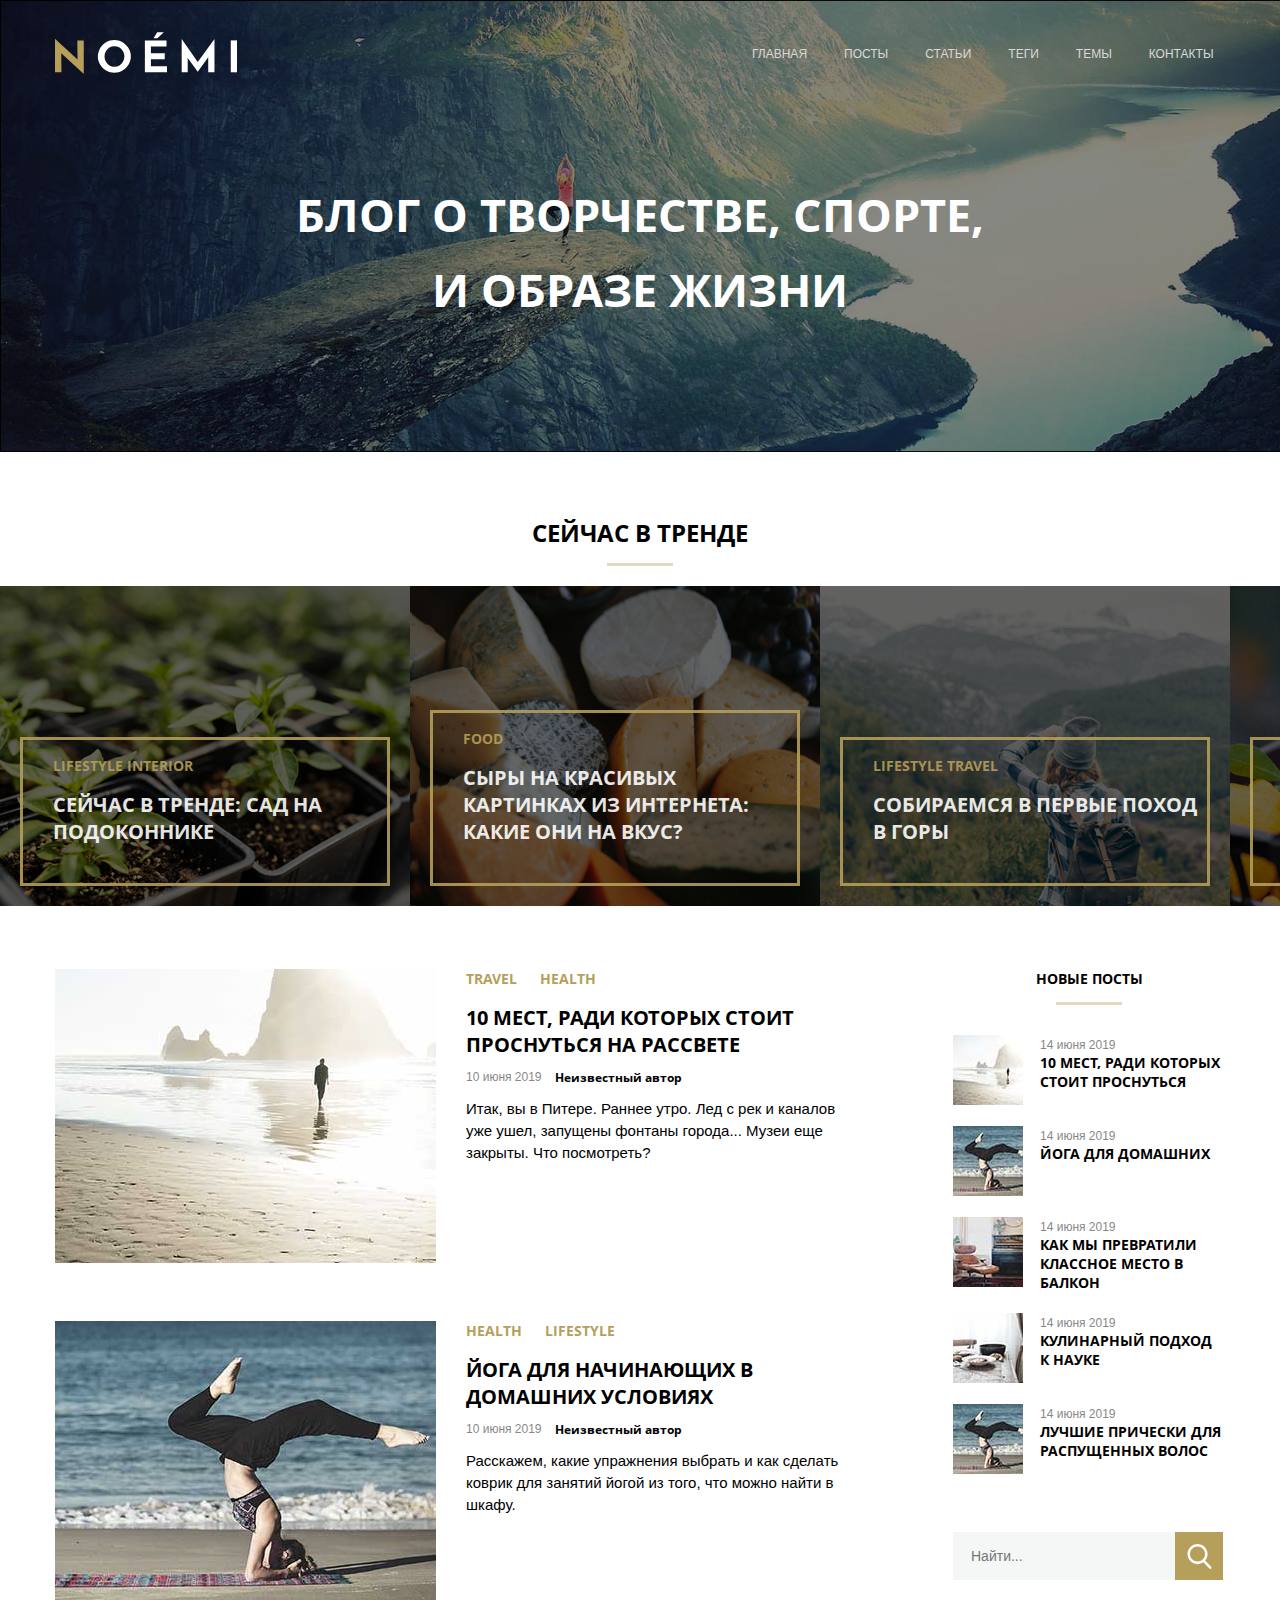
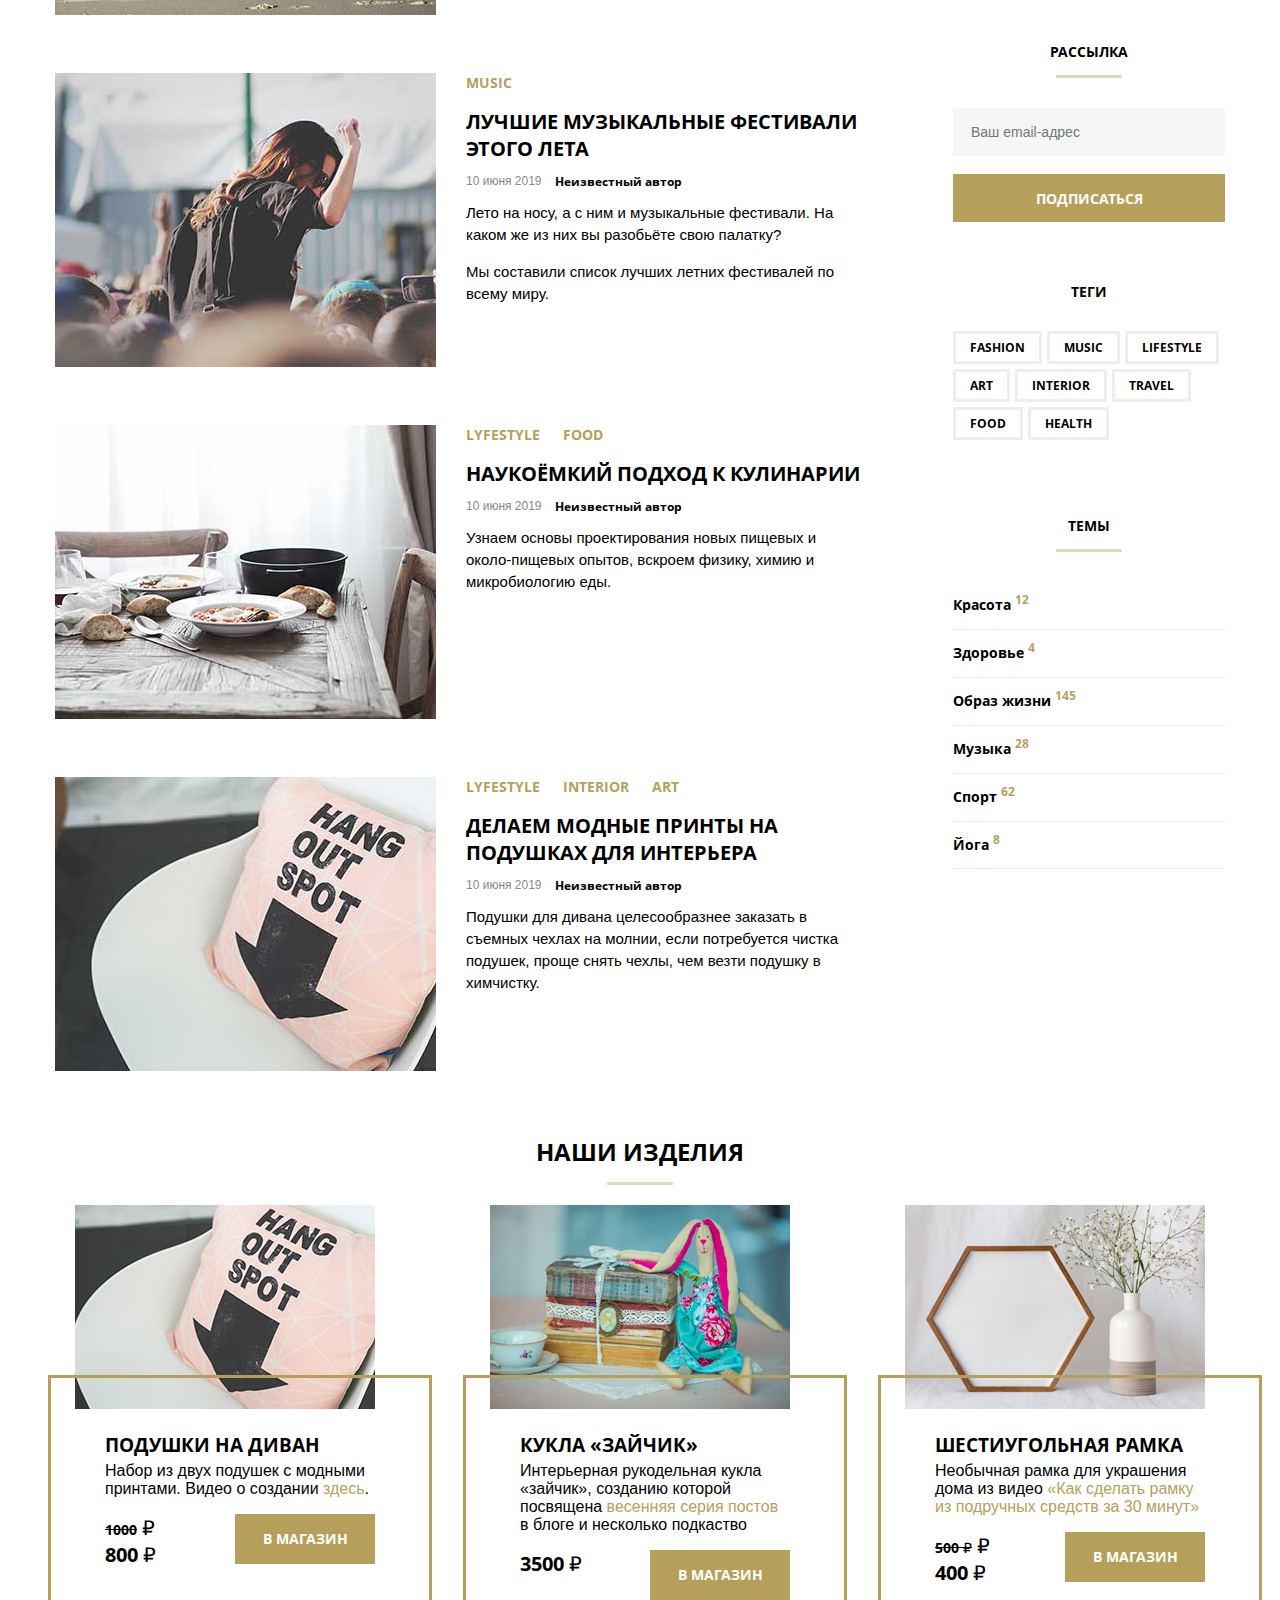
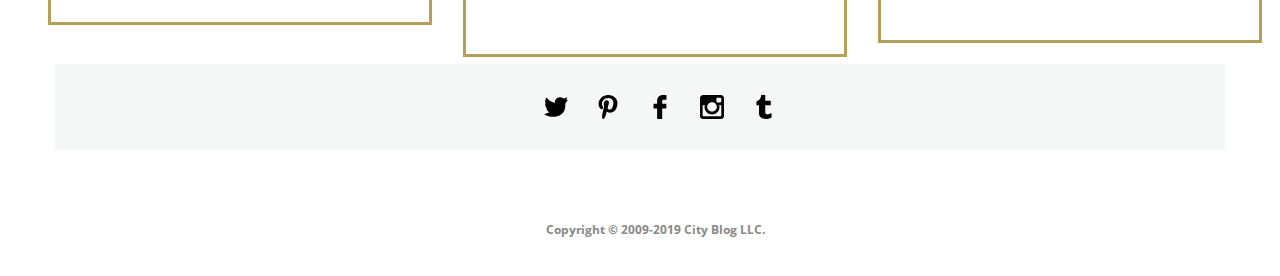
==== index.html @ 9486b9e1 "gh" ====
<!DOCTYPE html>
<html lang="ru">
<head>
    <meta charset="UTF-8">
    <meta http-equiv="X-UA-Compatible" content="IE=edge">
    <meta name="viewport" content="width=device-width, initial-scale=1.0">
    <title>Diplom Nurlan A.</title>
    <link rel="stylesheet" href="CSS/style.css">
</head>
<body>
      <!-- Шапка сайта-->
    <header class="header">
        <div class="header-box">
          <div class="header-container">
            <img src="SVG/noemi-logo.svg" class="header-logo" alt="Логотип Noemi">
            <nav class="menu">
              <ul class="menu-list">
                <li class="menu-list-item">
                  <a class="menu-link" href="#0">главная</a>
                </li>
                <li class="menu-list-item">
                  <a class="menu-link" href="#0">посты</a>
                </li>
                <li class="menu-list-item">
                  <a class="menu-link" href="#0">статьи</a>
                </li>
                <li class="menu-list-item">
                  <a class="menu-link" href="#0">теги</a>
                </li>
                <li class="menu-list-item">
                  <a class="menu-link" href="#0">темы</a>
                </li>
                <li class="menu-list-item">
                  <a class="menu-link" href="#0">контакты</a>
                </li>
              </ul>
            </nav>
          </div>
        </div>
        <div class="welcome-title-container">
          <h1 class="welcome-title">Блог о творчестве, спорте, и образе жизни</h1>
        </div>
      </header>
      <!-- Блок "Сейчас в Тренде"-->
      <aside class="trends-container">
        <h2 class="trends-title title_decorline">Сейчас в тренде</h2>
          <section class="trends">
            <article class="trend block-garden">
              <div class="trend-info">
                <ul class="trend-list">
                    <li class="trend-list-item">
                      <a class="trend-link tag_links" href="#0">lifestyle</a>
                    </li>
                    <li class="trend-list-item">
                      <a class="trend-link tag_links" href="#0">interior</a>
                    </li>
                  </ul>
                <h3 class="trend-title">
                 <a class="trend-title-link" href="#0">Сейчас в тренде: сад на подоконнике</a>
                </h3>
              </div>
            </article>
            <article class="trend block-cheese">
                <div class="trend-info">
                  <ul class="trend-list">
                      <li class="trend-list-item">
                        <a class="trend-link tag_links" href="#0">food</a>
                      </li>
                    </ul>
                  <h3 class="trend-title">
                   <a class="trend-title-link" href="#0">сыры на красивых картинках из интернета: какие они на вкус?</a>
                  </h3>
                </div>
            </article>
            <article class="trend block-travel">
                <div class="trend-info">
                  <ul class="trend-list">
                      <li class="trend-list-item">
                        <a class="trend-link tag_links" href="#0">lifestyle</a>
                      </li>
                      <li class="trend-list-item">
                        <a class="trend-link tag_links" href="#0">travel</a>
                      </li>
                    </ul>
                  <h3 class="trend-title">
                   <a class="trend-title-link" href="#0">собираемся в первые поход в горы</a>
                  </h3>
                </div>
            </article>
            <article class="trend block-health">
                <div class="trend-info">
                  <ul class="trend-list">
                      <li class="trend-list-item">
                        <a class="trend-link tag_links" href="#0">food</a>
                      </li>
                      <li class="trend-list-item">
                        <a class="trend-link tag_links" href="#0">health</a>
                      </li>
                    </ul>
                  <h3 class="trend-title">
                   <a class="trend-title-link" href="#0">сейчас в тренде: сколько витамина <span class="trend-text-sup">с</span> в лимонах?</a>
                  </h3>
                </div>
            </article>
          </section>
        </aside>
      <div class="container">
        <div class="content-field">
          <!-- Блок "Посты"-->
          <main class="post-lists">
            <article class="post">
              <div class="post-preview">
                <img class="post-img" src="images/last-post1.jpg" alt="Картинка">
              </div>
              <div class="post-info">
                <header class="post-header">
                  <ul class="post-list">
                    <li class="post-list-item">
                      <a class="post-link tag_links" href="#0">Travel</a>
                    </li>
                    <li class="post-list-item">
                      <a class="post-link tag_links" href="#0">Health</a>
                    </li>
                  </ul>
                  <h3 class="post-title">
                    <a class="post-title-link" href="#0">10 мест, ради которых стоит проснуться на рассвете</a>
                  </h3>
                  <div class="date-author">
                    <time class="post-date" datetime="2019-06-10">10 июня 2019</time>
                    <address class="post-author">Неизвестный автор</address>
                  </div>
                </header>
                <div class="post-text">
                  <p>
                    Итак, вы в Питере. Раннее утро. Лед с рек и каналов уже ушел, запущены фонтаны города... Музеи еще закрыты. Что посмотреть?
                  </p>
                </div>
              </div>
            </article>
            <article class="post">
              <div class="post-preview">
                <img class="post-img" src="images/last-post2.jpg" alt="Error">
              </div>
              <div class="post-info">
                <header class="post-header">
                  <ul class="post-list">
                    <li class="post-list-item">
                      <a class="post-link tag_links" href="#0">health</a>
                    </li>
                    <li class="post-list-item">
                      <a class="post-link tag_links" href="#0">lifestyle</a>
                    </li>
                  </ul>
                  <h3 class="post-title">
                    <a class="post-title-link" href="#0">Йога для начинающих в
                      домашних условиях</a>
                  </h3>
                  <div class="date-author">
                    <time class="post-date" datetime="2019-06-10">10 июня 2019</time>
                    <address class="post-author">Неизвестный автор</address>
                  </div>
                </header>
                <div class="post-text">
                  <p>
                    Расскажем, какие упражнения выбрать и как сделать коврик для занятий йогой из того, что можно найти в шкафу.
                  </p>
                </div>
              </div>
            </article>
            <article class="post">
              <div class="post-preview">
                <img class="post-img" src="images/last-post3.jpg" alt="Картинка">
              </div>
              <div class="post-info">
                <header class="post-header">
                  <ul class="post-list">
                    <li class="post-list-item">
                      <a class="post-link tag_links" href="#0">Music</a>
                    </li>
                  </ul>
                  <h3 class="post-title">
                    <a class="post-title-link" href="#0">Лучшие музыкальные фестивали этого лета</a>
                  </h3>
                  <div class="date-author">
                    <time class="post-date" datetime="2019-06-10">10 июня 2019</time>
                    <address class="post-author">Неизвестный автор</address>
                  </div>
                </header>
                <div class="post-text">
                  <p>
                    Лето на носу, а с ним и музыкальные фестивали. На каком же из них вы разобьёте свою палатку?
                  </p>
                  <p>
                    Мы составили список лучших летних фестивалей по всему миру.
                  </p>
                </div>
              </div>
            </article>
            <article class="post">
              <div class="post-preview">
                <img class="post-img" src="images/last-post4.jpg" alt="Картинка">
              </div>
              <div class="post-info">
                <header class="post-header">
                  <ul class="post-list">
                    <li class="post-list-item">
                      <a class="post-link tag_links" href="#0">Lyfestyle</a>
                    </li>
                    <li class="post-list-item">
                      <a class="post-link tag_links" href="#0">Food</a>
                    </li>
                  </ul>
                  <h3 class="post-title">
                    <a class="post-title-link" href="#0">Наукоёмкий подход к кулинарии</a>
                  </h3>
                  <div class="date-author">
                    <time class="post-date" datetime="2019-06-10">10 июня 2019</time>
                    <address class="post-author">Неизвестный автор</address>
                  </div>
                </header>
                <div class="post-text">
                  <p>
                    Узнаем основы проектирования новых пищевых и около-пищевых опытов, вскроем физику, химию и микробиологию еды.
                  </p>
                </div>
              </div>
            </article>
            <article class="post">
              <div class="post-preview">
                <img class="post-img" src="images/last-post5.jpg" alt="Картинка">
              </div>
              <div class="post-info">
                <header class="post-header">
                  <ul class="post-list">
                    <li class="post-list-item">
                      <a class="post-link tag_links" href="#0">Lyfestyle</a>
                    </li>
                    <li class="post-list-item">
                      <a class="post-link tag_links" href="#0">interior</a>
                    </li>
                    <li class="post-list-item">
                      <a class="post-link tag_links" href="#0">art</a>
                    </li>
                  </ul>
                  <h3 class="post-title">
                    <a class="post-title-link" href="#0">Делаем модные принты на подушках для интерьера</a>
                  </h3>
                  <div class="date-author">
                    <time class="post-date" datetime="2019-06-10">10 июня 2019</time>
                    <address class="post-author">Неизвестный автор</address>
                  </div>
                </header>
                <div class="post-text">
                  <p>
                    Подушки для дивана целесообразнее заказать в съемных чехлах на молнии, если потребуется чистка подушек, проще снять чехлы, чем везти подушку в химчистку.
                  </p>
                </div>
              </div>
            </article>
          </main>
          <!--Блок САЙДБАР-->
          <aside class="sidebar">
            <!--Блок Последние посты-->
            <section class="latest-posts">
              <h2 class="sidebar-caption-title title_decorline">Новые посты</h2>
              <article class="latest-post">
                <div class="latest-preview">
                  <img class="latest-img" src="images/2.jpg" alt="Картина">
                </div>
                <div class="latest-info">
                  <time class="latest-date" datetime="2019-06-10">14 июня 2019</time>
                  <h3 class="latest-title">
                    <a class="latest-title-link" href="#0">10 мест, ради которых стоит проснуться</a>
                  </h3>
                </div>
              </article>
              <article class="latest-post">
                <div class="latest-preview">
                  <img class="latest-img" src="images/151.jpg" alt="Картина">
                </div>
                <div class="latest-info">
                  <time class="latest-date" datetime="2019-06-10">14 июня 2019</time>
                  <h3 class="latest-title">
                    <a class="latest-title-link" href="#0">Йога для домашних</a>
                  </h3>
                </div>
              </article>
              <article class="latest-post">
                <div class="latest-preview">
                  <img class="latest-img" src="images/45.jpg" alt="Картина">
                </div>
                <div class="latest-info">
                  <time class="latest-date" datetime="2019-06-10">14 июня 2019</time>
                  <h3 class="latest-title">
                    <a class="latest-title-link" href="#0">Как мы превратили классное место в балкон</a>
                  </h3>
                </div>
              </article>
              <article class="latest-post">
                <div class="latest-preview">
                  <img class="latest-img" src="images/501.jpg" alt="Картина">
                </div>
                <div class="latest-info">
                  <time class="latest-date" datetime="2019-06-10">14 июня 2019</time>
                  <h3 class="latest-title">
                    <a class="latest-title-link" href="#0">Кулинарный подход к науке</a>
                  </h3>
                </div>
              </article>
              <article class="latest-post">
                <div class="latest-preview">
                  <img class="latest-img" src="images/151.jpg" alt="Картина">
                </div>
                <div class="latest-info">
                  <time class="latest-date" datetime="2019-06-10">14 июня 2019</time>
                  <h3 class="latest-title">
                    <a class="latest-title-link" href="#0">Лучшие прически для распущенных волос</a>
                  </h3>
                </div>
              </article>
              <!-- Блок Поисковик-->
              <form class="search">
                <label class="search-group">
                  <span class="search-text">Поисковик</span>
                  <input class="search-field" type="search" name="query" placeholder="Найти..." required="">
                </label>
                <button class="search-button"><span class="search-text">Найти</span></button>
              </form>
            </section>
            <!-- Блок Подписаться-->
            <section class="subscribe-container">
              <form class="subscribe">
                <h2 class="sidebar-caption-title title_decorline">Рассылка</h2>
                <div class="subscribe-group">
                  <span class="subscribe-text">Подписка на рассылку</span>
                  <input id="focus_email" type="email" class="subscribe-field" placeholder="Ваш email-адрес" required>
                </div>
                <button class="subscribe-submit">Подписаться</button>
              </form>
            </section>
            <!-- Блок Теги-->
            <section class="tags-container">
              <h2 class="sidebar-caption-title">Теги</h2>
              <ul class="tags-list">
                <li class="tag-list-item">
                  <a class="tag-link" href="#0">fashion</a>
                </li>
                <li class="tag-list-item">
                  <a class="tag-link" href="#0">music</a>
                </li>
                <li class="tag-list-item">
                  <a class="tag-link" href="#0">lifestyle</a>
                </li>
                <li class="tag-list-item">
                  <a class="tag-link" href="#0">art</a>
                </li>
                <li class="tag-list-item">
                  <a class="tag-link" href="#0">interior</a>
                </li>
                <li class="tag-list-item">
                  <a class="tag-link" href="#0">travel</a>
                </li>
                <li class="tag-list-item">
                  <a class="tag-link" href="#0">food</a>
                </li>
                <li class="tag-list-item">
                  <a class="tag-link" href="#0">health</a>
                </li>
              </ul>
            </section>
            <!-- Блок Темы-->
            <section class="categores-container">
              <h2 class="sidebar-caption-title title_decorline">Темы</h2>
              <ul class="categores-list">
                <li class="categore-list-item">
                  <a class="categore-link" href="#0">Красота<sup class="categore-velue">12</sup></a>
                </li>
                <li class="categore-list-item">
                  <a class="categore-link" href="#0">Здоровье<span class="categore-velue">4</span></a>
                </li>
                <li class="categore-list-item">
                  <a class="categore-link" href="#0">Образ жизни<span class="categore-velue">145</span></a>
                </li>
                <li class="categore-list-item">
                  <a class="categore-link" href="#0">Музыка<span class="categore-velue">28</span></a>
                </li>
                <li class="categore-list-item">
                  <a class="categore-link" href="#0">Спорт<span class="categore-velue">62</span></a>
                </li>
                <li class="categore-list-item">
                  <a class="categore-link" href="#0">Йога<span class="categore-velue">8</span></a>
                </li>
              </ul>
            </section>
          </aside>
        </div>
        <!-- Блок Наши изделья-->
        <div class="products-container">
         <h2 class="trends-title title_decorline">Наши изделия</h2>
         <section class="products">
          <article class="product">
            <picture class="product-imgbox">
              <source media="(min-width: 1200px)" srcset="images/shop-item-desk1.jpg">
              <source media="(min-width: 361px) and (max-width: 1199px)" srcset="images/shop-item-tablet1.jpg">
              <source media="(max-width: 360px)" srcset="images/shop-item-mobile1.jpg">
              <img class="product-img" src="images/shop-item-desk1.jpg" alt="Подушки на диван">
            </picture>
           <div class="product-body">
            <div class="product-content">
             <h3 class="product-title">Подушки на диван</h3>
             <div class="product-discription">
              <p>Набор из двух подушек с модными принтами. Видео о создании <a class="product-text-link" href="#">здесь</a>.</p>
             </div>
            </div>
           <footer class="product-footer">
            <div class="product-prices">
             <span class="product-price product-price-old">
              <span class="product-price-value old-price">1000</span>
              <span class="product-rub">₽</span>
             </span>
             <span class="product-price">
              <span class="product-price-value">800</span>
              <span class="product-rub">₽</span>
             </span>
            </div>
            <button class="product-button" type="button">В магазин</button>
           </footer>
          </div>
          </article>
          <article class="product">
              <picture class="product-imgbox">
                <source media="(min-width: 1200px)" srcset="images/shop-item-desk2.jpg">
                <source media="(min-width: 361px) and (max-width: 1199px)" srcset="images/shop-item-tablet2.jpg">
                <source media="(max-width: 360px)" srcset="images/shop-item-mobile2.jpg">
                <img class="product-img" src="images/shop-item-desk2.jpg" alt="Кукла «зайчик»">
              </picture>
               <div class="product-body">
                <div class="product-content">
                 <h3 class="product-title">Кукла «зайчик»</h3>
                 <div class="product-discription">
                  <p>Интерьерная рукодельная кукла «зайчик», созданию которой посвящена <a class="product-text-link" href="#">весенняя серия постов</a> в блоге и несколько подкаство</p>
                 </div>
                </div>
               <footer class="product-footer">
                <div class="product-prices">
                 <span class="product-price product-price-old">
                  <span class="product-price-value"></span>
                  <span class="product-rub"></span>
                 </span>
                 <span class="product-price">
                  <span class="product-price-value">3500</span>
                  <span class="product-rub">₽</span>
                 </span>
                </div>
                <button class="product-button" type="button">В магазин</button>
               </footer>
              </div>  
          </article>
          <article class="product">
              <picture class="product-imgbox">
                <source media="(min-width: 1200px)" srcset="images/shop-item-desk3.jpg">
                <source media="(min-width: 361px) and (max-width: 1199px)" srcset="images/shop-item-tablet3.jpg">
                <source media="(max-width: 360px)" srcset="images/shop-item-mobile3.jpg">
                <img class="product-img" src="images/shop-item-desk3.jpg" alt="шестиугольная рамка">
              </picture>
               <div class="product-body">
                <div class="product-content">
                 <h3 class="product-title">шестиугольная рамка</h3>
                 <div class="product-discription">
                  <p>Необычная рамка для украшения дома из видео <a class="product-text-link" href="#">«Как сделать рамку из подручных средств за 30 минут»</a></p>
                </div>
               </div>
               <footer class="product-footer">
                <div class="product-prices">
                 <span class="product-price product-price-old">
                  <span class="product-price-value old-price">500 ₽</span>
                  <span class="product-rub">₽</span>
                 </span>
                 <span class="product-price">
                  <span class="product-price-value">400</span>
                  <span class="product-rub">₽</span>
                 </span>
                </div>
                <button class="product-button" type="button">В магазин</button>
               </footer>
              </div>   
          </article>
         </section>
       <div></div>
        </div>
        <!--БЛОК ПОДВАЛ САЙТА-->
        <footer class="footer">
          <div class="socials-container">
            <ul class="socials-list">
              <li class="social-list-item">
                <a href="#0" class="social-link social-link-twitter">
                  <span class="social-link-text">twitter</span>
                </a>
              </li>
              <li class="social-list-item">
                <a href="#0" class="social-link social-link-pinterest">
                  <span class="social-link-text">pinterest</span>
                </a>
              </li>
              <li class="social-list-item">
                <a href="#0" class="social-link social-link-facebook">
                  <span class="social-link-text">facebook</span>
                </a>
              </li>
              <li class="social-list-item">
                <a href="#0" class="social-link social-link-instagram">
                  <span class="social-link-text">instagram</span>
                </a>
              </li>
              <li class="social-list-item">
                <a href="#0" class="social-link social-link-tumblr">
                  <span class="social-link-text">tumblr</span>
                </a>
              </li>
            </ul>
          </div>
          <div class="copyrights"> Copyright © 2009-2019 City Blog LLC. </div>
        </footer>
      </div>
</body>
</html>
---- CSS/style.css ----
/* Шрифты */
  @font-face {
    font-family: opensans-regular, Arial, sans-serif;
    src: url(../fonts/OpenSans-Regular.woff);
    font-weight: 400;
    font-style: normal;
  }
  
  @font-face {
    font-family: opensans-bold;
    src: url(../fonts/OpenSans-Bold.woff);
    font-weight: 400;
    font-style: normal;
  }
  
  body {
    margin: 0;
  }
  
  /* БЛОК Шапка сайта */
  .header {
    width: 100%;
    height: 100%;
    position: relative;
    background-size: cover;
    background-image: url("../images/banner-bg.jpg");
    background-repeat: no-repeat;
    background-color: #666666;
  }
  .header::after {
    content: "";
    background-color: #000000;
    position: absolute;
    top: 0;
    left: 0;
    right: 0;
    bottom: 0;
    opacity: 0.47;
  }
  
  .header-box {
    display: flex;
    justify-content: center;
  }
  
  .header-container {
    width: 1200px;
    display: flex;
    box-sizing: border-box;
    padding-left: 15px;
    padding-right: 15px;
    padding-top: 28px;
    padding-bottom: 30px;
    justify-content: space-between;
    position: relative;
    z-index: 1;
  }
  
  .header-logo {
    width: 182px;
    box-sizing: border-box;
  }
  
  .menu {
    width: 473px;
  }
  
  .menu-list {
    padding-left: 0;
  }
  
  .menu-list-item {
    display: inline-block;
  }
  .menu-list-item:nth-child(n + 2) {
    margin-left: 33px;
  }
  
  .menu-link {
    font-family: opensans-regular, Arial, sans-serif;
    font-size: 12px;
    color: #d9d9d8;
    text-decoration: none;
    text-transform: uppercase;
  }
  .menu-link:hover {
    color: #ffffff;
    border-bottom: 1px solid #ffffff;
  }
  
  .welcome-title-container {
    display: flex;
    justify-content: center;
  }
  
  .welcome-title {
    width: 715px;
    position: relative;
    z-index: 3;
    color: #ffffff;
    line-height: 1.666;
    font-size: 45px;
    font-family: opensans-bold, Arial, sans-serif;
    text-transform: uppercase;
    text-align: center;
    padding: 40px 15px 94px 15px;
  }

  /* БЛОК сейчас в тренде */
  .trends-container {
    margin-top: 64px;
  }

  .trends-title {
    font-family: opensans-bold, Arial, sans-serif;
    text-align: center;
    text-transform: uppercase;
  }

  .trends {
    display: flex;
    justify-content: space-between;
  }

  .trend {
    display: flex;
    align-items: flex-end;
    width: 410px;
    height: 320px;
    background-color: #eff6f1;
    position: relative;
  }
  .trend::after {
    content: "";
    background-color: #000000;
    position: absolute;
    top: 0;
    left: 0;
    right: 0;
    bottom: 0;
    opacity: 0.60;
  }

  .block-cheese {
    background: url(../images/trend2.jpg);
    background-size: cover;
  }
  
  .block-garden {
    background-image: url(../images/trend1.jpg);
  }

  .block-travel {
    background-image: url(../images/trend3.jpg)
  }

  .block-health {
    background-image: url(../images/trend4.jpg)
  }

  .trend-info {
    align-items: flex-end;
    position: relative;
    box-sizing: border-box;
    width: 370px;
    margin: 20px 20px 20px 20px;
    padding: 0px 0px 38px 30px;
    border: 3px solid #b59f5b;
    opacity: 0.89;
    z-index: 9;
  }

  .trend-list {
    padding-left: 0;
  }

  .trend-list-item {
    display: inline-block;
  }

  .trend-title {
    margin-bottom: 0;
    margin-top: 0;
  }

  .trend-title-link {
    font-size: 20px;
    font-family: opensans-bold, Arial, sans-serif;
    color: #ffffff;
    text-transform: uppercase;
    text-decoration: none;
    
  }
  
  .container {
    box-sizing: border-box;
    width: 1200px;
    padding-left: 15px;
    padding-right: 15px;
    margin-top: 63px;
    margin-left: auto;
    margin-right: auto;
  }

  .content-field {
    display: flex;
  }
  
  /* БЛОК посты */
  .post-lists {
    width: 880px;
    display: flex;
    flex-direction: column;
  }

  .post {
    display: flex;
  }
  .post:nth-child(n + 2) {
    margin-top: 58px;
  }
  
  .post-preview {
    width: 381px;
    height: 294px;
    background-color: #eff6f1;
  }
  
  .post-info {
    box-sizing: border-box;
    width: 397px;
    margin-left: 30px;
  }
  
  .post-list {
    padding: 0;
    margin-top: 0;
  }
  
  .post-list-item {
    display: inline-block;
    list-style-type: none;
  }
  .post-list-item:nth-child(n + 2) {
    margin-left: 19px;
  }

  .tag_links {
    font-size: 14px;
    font-family: opensans-bold, Arial, sans-serif;
    margin: 0;
    text-transform: uppercase;
    color: #b59f5b;
    text-decoration: none;
  }
  .tag_links:hover {
    border-bottom: 1px solid #b59f5b;
  }
  
  .post-title {
    margin-top: 10px;
    margin-bottom: 0;
  }
  
  .post-title-link {
    font-size: 20px;
    font-family: opensans-bold, Arial, sans-serif;
    color: #000000;
    text-transform: uppercase;
    text-decoration: none;
  }
  .post-title-link:hover {
    color: #b59f5b;
  }
  
  .date-author {
    display: flex;
  }

  .post-date {
    color: #888888;
    font-size: 12px;
    font-family: opensans-regular, Arial, sans-serif;
    line-height: 3.33;
  }
  
  .post-author {
    font-family: opensans-bold, Arial, sans-serif;
    margin-top: 0;
    margin-left: 13px;
    font-size: 12px;
    line-height: 3.33;
    font-style: normal;
  }
  
  .post-text {
    font-family: opensans-regular, Arial, sans-serif;
    font-size: 15px;
    line-height: 1.46;
  }

  /* БЛОК сайдбар */
  .sidebar {
    width: 272px;
    display: flex;
    flex-direction: column;
    margin-left: 30px;
  }
  
  .sidebar-caption-title {
    font-family: opensans-bold, Arial, sans-serif;
    font-size: 14px;
    text-align: center;
    text-transform: uppercase;
    margin-top: 0;
    margin-bottom: 30px;
  }
  
  .title_decorline::after {
    content: "";
    display: flex;
    width: 66px;
    height: 3px;
    margin-top: 14px;
    margin-left: auto;
    margin-right: auto;
    background-color: #e1d9bd;
  }
  
  .latest-post {
    display: flex;
  }
  .latest-post:nth-child(n + 3) {
    margin-top: 21px;
  }
  
  .latest-preview {
    width: 70px;
    height: 70px;
    background-color: #eff6f1;
  }
  
  .latest-info {
    box-sizing: border-box;
    width: 201px;
    padding-left: 17px;
    padding-right: 1px;
  }
  
  .latest-date {
    color: #888888;
    font-size: 12px;
    font-family: opensans-regular, Arial, sans-serif;
  }
  
  .latest-title {
    margin: 0;
  }
  .latest-title-link {
    display: block;
    font-size: 14px;
    font-family: opensans-bold, Arial, sans-serif;
    margin-top: 0;
    text-transform: uppercase;
    text-decoration: none;
    color: #000000;
  }
  .latest-title-link:hover {
    color: #b59f5b;
  }
  
  /* БЛОК поисковик */
  .search {
    display: flex;
    margin-top: 58px;
    margin-bottom: 62px;
    width: 272px;
  }
  
  .search-field {
    box-sizing: border-box;
    width: 222px;
    border: none;
    padding: 10px 18px 10px 18px;
    margin: 0;
    display: inline-block;
    font-size: 14px;
    height: 48px;
    background-color: #f4f7f6;
  }
  .search-field:focus {
    outline: none;
    border: 1px solid #b59f5b;
  }
  
  .search-button {
    display: block;
    background-color: #b59f5b;
    width: 48px;
    height: 48px;
    border: none;
    background-image: url("../SVG/search.svg");
    background-repeat: no-repeat;
    background-size: 25px;
    background-position: center;
  }
  
  .search-button:hover {
    background-color: #323232;
  }
  
  .search-text, .subscribe-text {
    width: 1px;
    height: 1px;
    clip: rect(1px, 1px, 1px, 1px);
    position: absolute;
  }
  
  /* БЛОК подписки */
  .subscribe-container {
    margin-bottom: 60px;
  }
  
  .subscribe-field {
    display: inline-block;
    box-sizing: border-box;
    width: 272px;
    height: 48px;
    padding: 10px 18px 10px 18px;
    margin: 0;
    border: none;
    font-size: 14px;
    background-color: #f4f7f6;
    background-position: left 20px center;
  }
  .subscribe-field:focus {
    outline: none;
    border: 1px solid #b59f5b;
  }
  
  .subscribe-submit {
    text-transform: uppercase;
    font-size: 14px;
    font-family: opensans-bold, Arial, sans-serif;
    margin-top: 18px;
    width: 272px;
    height: 48px;
    border: red;
    color: white;
    background-color: #b59f5b;
    cursor: pointer;
  }
  .subscribe-submit:hover {
    background-color: #323232;
  }
  
  /* БЛОК теги */
  .tags-container {
    width: 272px;
    margin-bottom: 60px;
  }
  
  .tags-list {
    display: flex;
    flex-wrap: wrap;
    padding-left: 0;
  }
  
  .tag-list-item {
    list-style-type: none;
  }
  .tag-list-item:nth-child(n + 1) {
    margin-right: 5px;
  }
  .tag-list-item:nth-child(n + 4) {
    margin-top: 5px;
  }
  
  .tag-link {
    border: 3px solid #eeeeee;
    padding: 5px 14px 5px 14px;
    display: block;
    color: #000000;
    font-family: opensans-bold, Arial, sans-serif;
    font-size: 12px;
    text-decoration: none;
    text-transform: uppercase;
  }
  .tag-link:hover {
    border: 3px solid #b59f5b;
    color: #000000;
  }
  
  /* БЛОК темы */
  .categores-container {
    padding-left: 0;
    margin-bottom: 60px;
  }
  
  .categores-list {
    padding: 0;
  }
  
  .categore-list-item {
    list-style-type: none;
    border-bottom: 1px solid #eeeeee;
  }
  
  .categore-link {
    display: block;
    color: #000000;
    line-height: 3.35;
    font-family: opensans-bold, Arial, sans-serif;
    font-size: 14px;
    text-decoration: none;
  }
  .categore-link:hover {
    color: #b59f5b;
  }
  
  .categore-velue {
    padding-left: 4px;
    color: #b59f5b;
    font-family: opensans-bold, Arial, sans-serif;
    font-size: 12px;
    line-height: 3;
    vertical-align: super;
  }
  
  /* БЛОК наши изделья */
  .products-container {
    margin-top: 64px;
  }

  .products {
    display: flex;
    justify-content: space-between;
  }

  .product {
    width: 300px;
    padding-left: 20px;
    padding-right: 20px;
  }

  .product-body {
    outline: 3px solid #b59f5b;
    outline-offset: 54px;
    margin-left: 30px;
    font-family: opensans-regular, Arial, sans-serif;
  }

  .product-title {
    margin-bottom: 5px;
    text-transform: uppercase;
    font-family: opensans-bold, Arial, sans-serif;
  }

  .product-text-link {
    color: #b59f5b;
    text-decoration: none;
    font-family: opensans-regular, Arial, sans-serif;
  }
  .product-text-link:hover {
    border-bottom: 1px solid #b59f5b;
  }

  .product-price {
    font-family: opensans-bold;
    font-size: 20px;
  }

  .old-price {
    text-decoration: line-through;
    font-family: opensans-bold, Arial, sans-serif;
    font-size: 14px;
  }

  p {
    margin-top: 0;
  }

  .product-prices {
    flex-direction: column;
    display: flex;
    font-family: opensans-bold, Arial, sans-serif;
  }

  .product-button {
    font-family: opensans-bold, Arial, sans-serif;
    border: none;
    width: 140px;
    height: 50px;
    text-transform: uppercase;
    color: #ffffff;
    font-size: 14px;
    background-color: #b59f5b;
  }
  .product-button:hover {
    background-color: #323232;
  }

  .product-footer {
    justify-content: space-between;
    display: flex;
  }

  /*БЛОК подвал сайта*/
  .footer {
    width: 1200px;
  }
  
  .socials-container {
    width: 1170px;
    margin-top: 64px;
  }
  
  .socials-list {
    display: flex;
    justify-content: center;
    padding-top: 31px;
    padding-bottom: 31px;
    background-color: #f4f7f6;
  }
  
  .social-list-item {
    padding-left: 14px;
    padding-right: 14px;
    list-style-type: none;
  }
  
  .social-link {
    display: block;
    width: 24px;
    height: 24px;
    background-repeat: no-repeat;
    background-size: 24px;
    background-position: center;
  }
  
  .social-link-twitter {
    background-image: url("../SVG/004-twitter.svg");
  }
  
  .social-link-pinterest {
    background-image: url("../SVG/001-pinterest.svg");
  }
  
  .social-link-facebook {
    background-image: url("../SVG/002-facebook-logo.svg");
  }
  
  .social-link-instagram {
    background-image: url("../SVG/005-instagram.svg");
  }
  
  .social-link-tumblr {
    background-image: url("../SVG/003-tumblr.svg");
  }
  
  .social-link-text {
    width: 1px;
    height: 1px;
    clip: rect(1px, 1px, 1px, 1px);
    position: absolute;
  }
  
  .copyrights {
    font-family: opensans-bold, Arial, sans-serif;
    line-height: 3.33;
    color: #888888;
    font-size: 12px;
    text-align: center;
    margin-top: 60px;
    margin-bottom: 26px;
  }
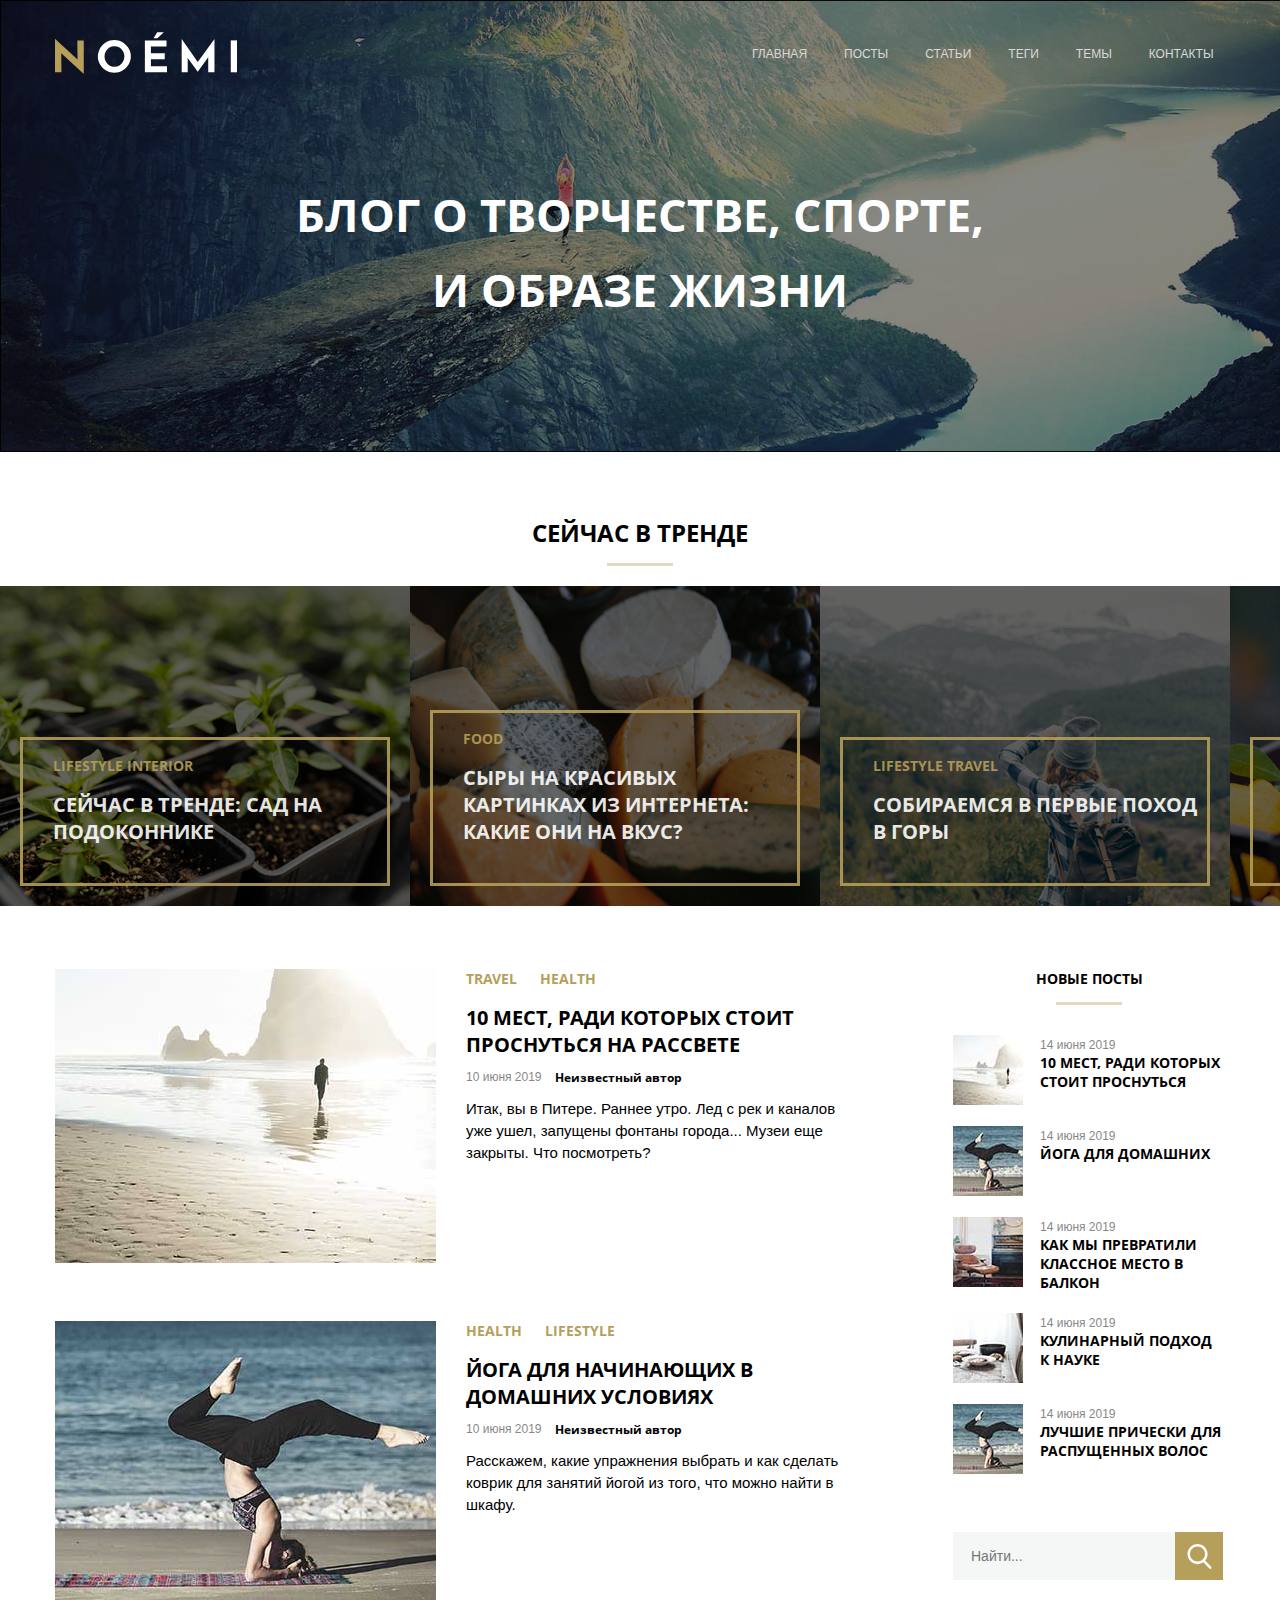
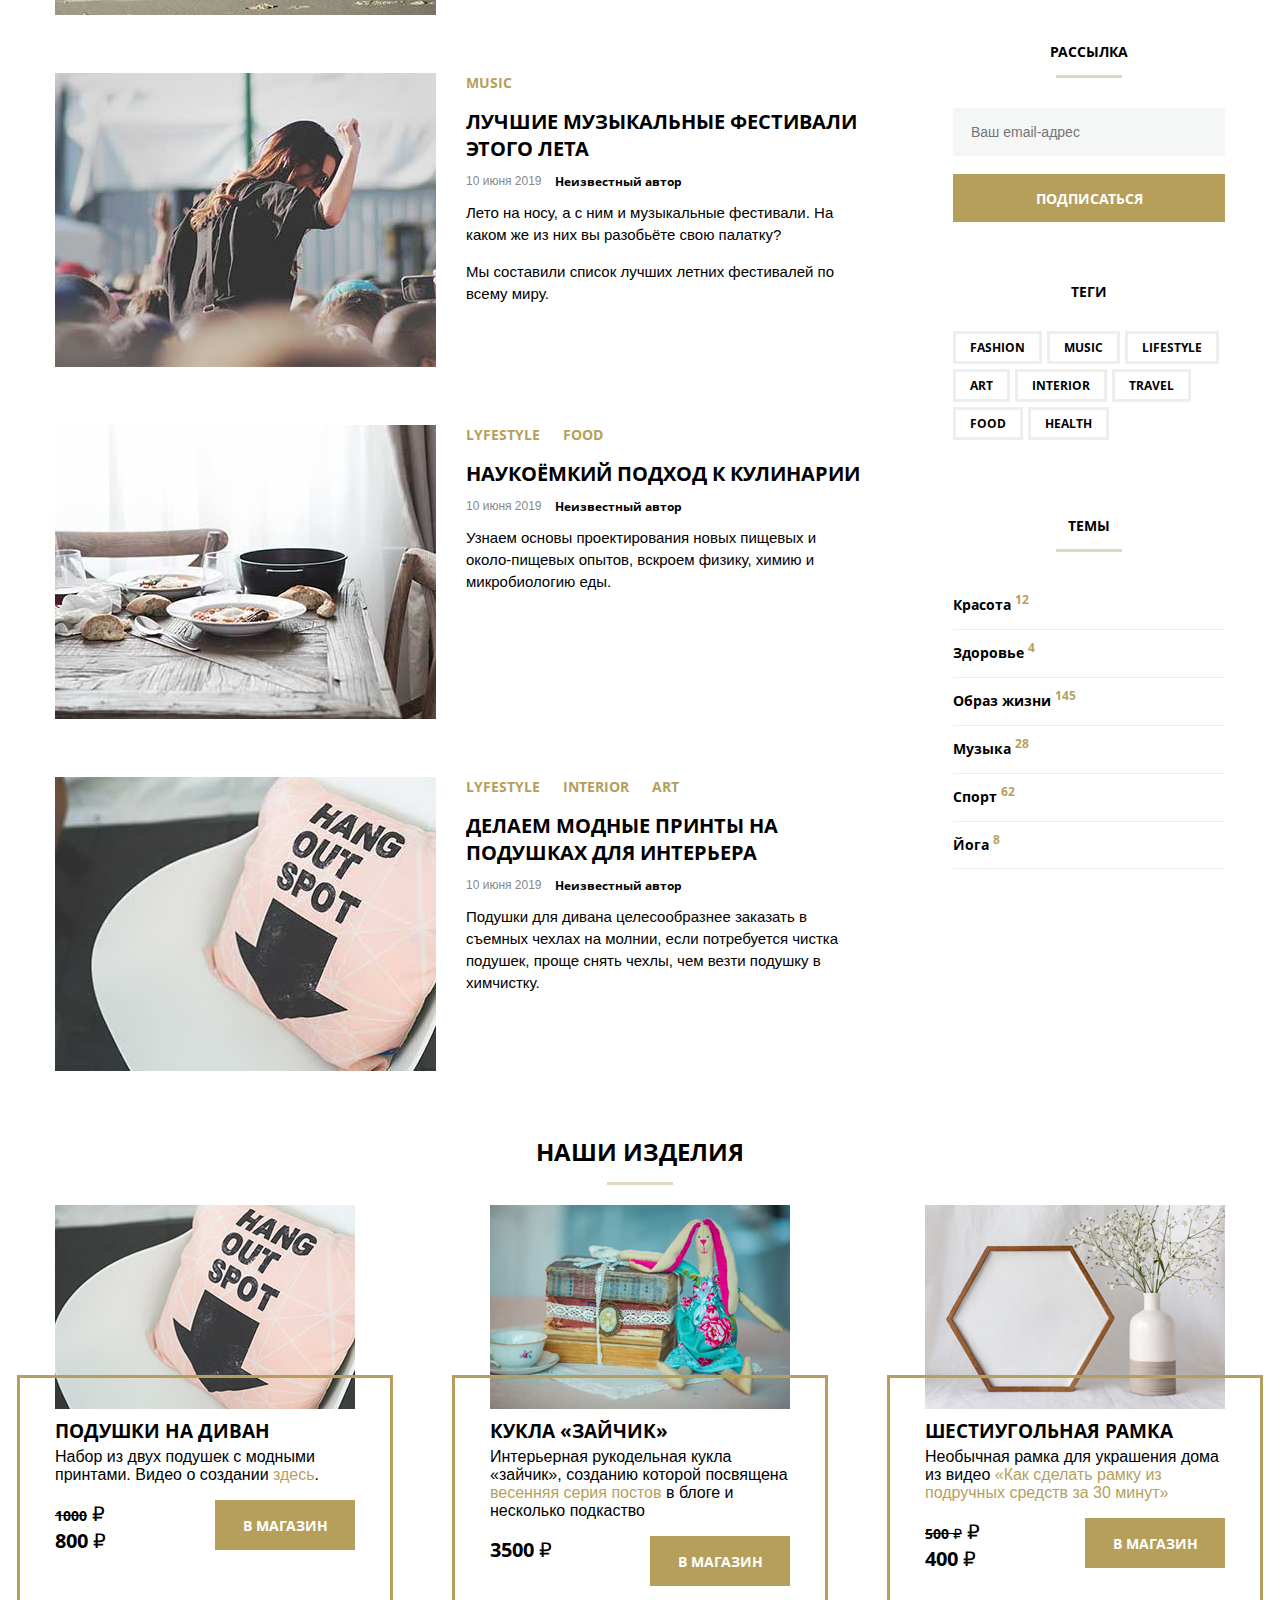
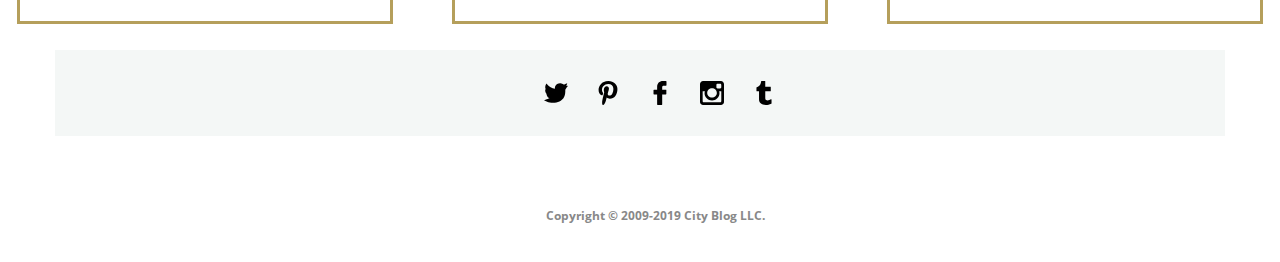
==== commit 9c7c81bd: "изменение в коде" ====
--- a/index.html
+++ b/index.html
@@ -6,6 +6,7 @@
     <meta name="viewport" content="width=device-width, initial-scale=1.0">
     <title>Diplom Nurlan A.</title>
     <link rel="stylesheet" href="CSS/style.css">
+
 </head>
 <body>
       <!-- Шапка сайта-->
@@ -486,7 +487,6 @@
               </div>   
           </article>
          </section>
-       <div></div>
         </div>
         <!--БЛОК ПОДВАЛ САЙТА-->
         <footer class="footer">
--- a/CSS/style.css
+++ b/CSS/style.css
@@ -539,18 +539,19 @@
 
   .product {
     width: 300px;
-    padding-left: 20px;
-    padding-right: 20px;
+    display: flex;
+    flex-direction: column;
   }
 
   .product-body {
     outline: 3px solid #b59f5b;
-    outline-offset: 54px;
-    margin-left: 30px;
+    outline-offset: 35px;
     font-family: opensans-regular, Arial, sans-serif;
+    flex-grow: 1;
   }
 
   .product-title {
+    margin-top: 5px;
     margin-bottom: 5px;
     text-transform: uppercase;
     font-family: opensans-bold, Arial, sans-serif;
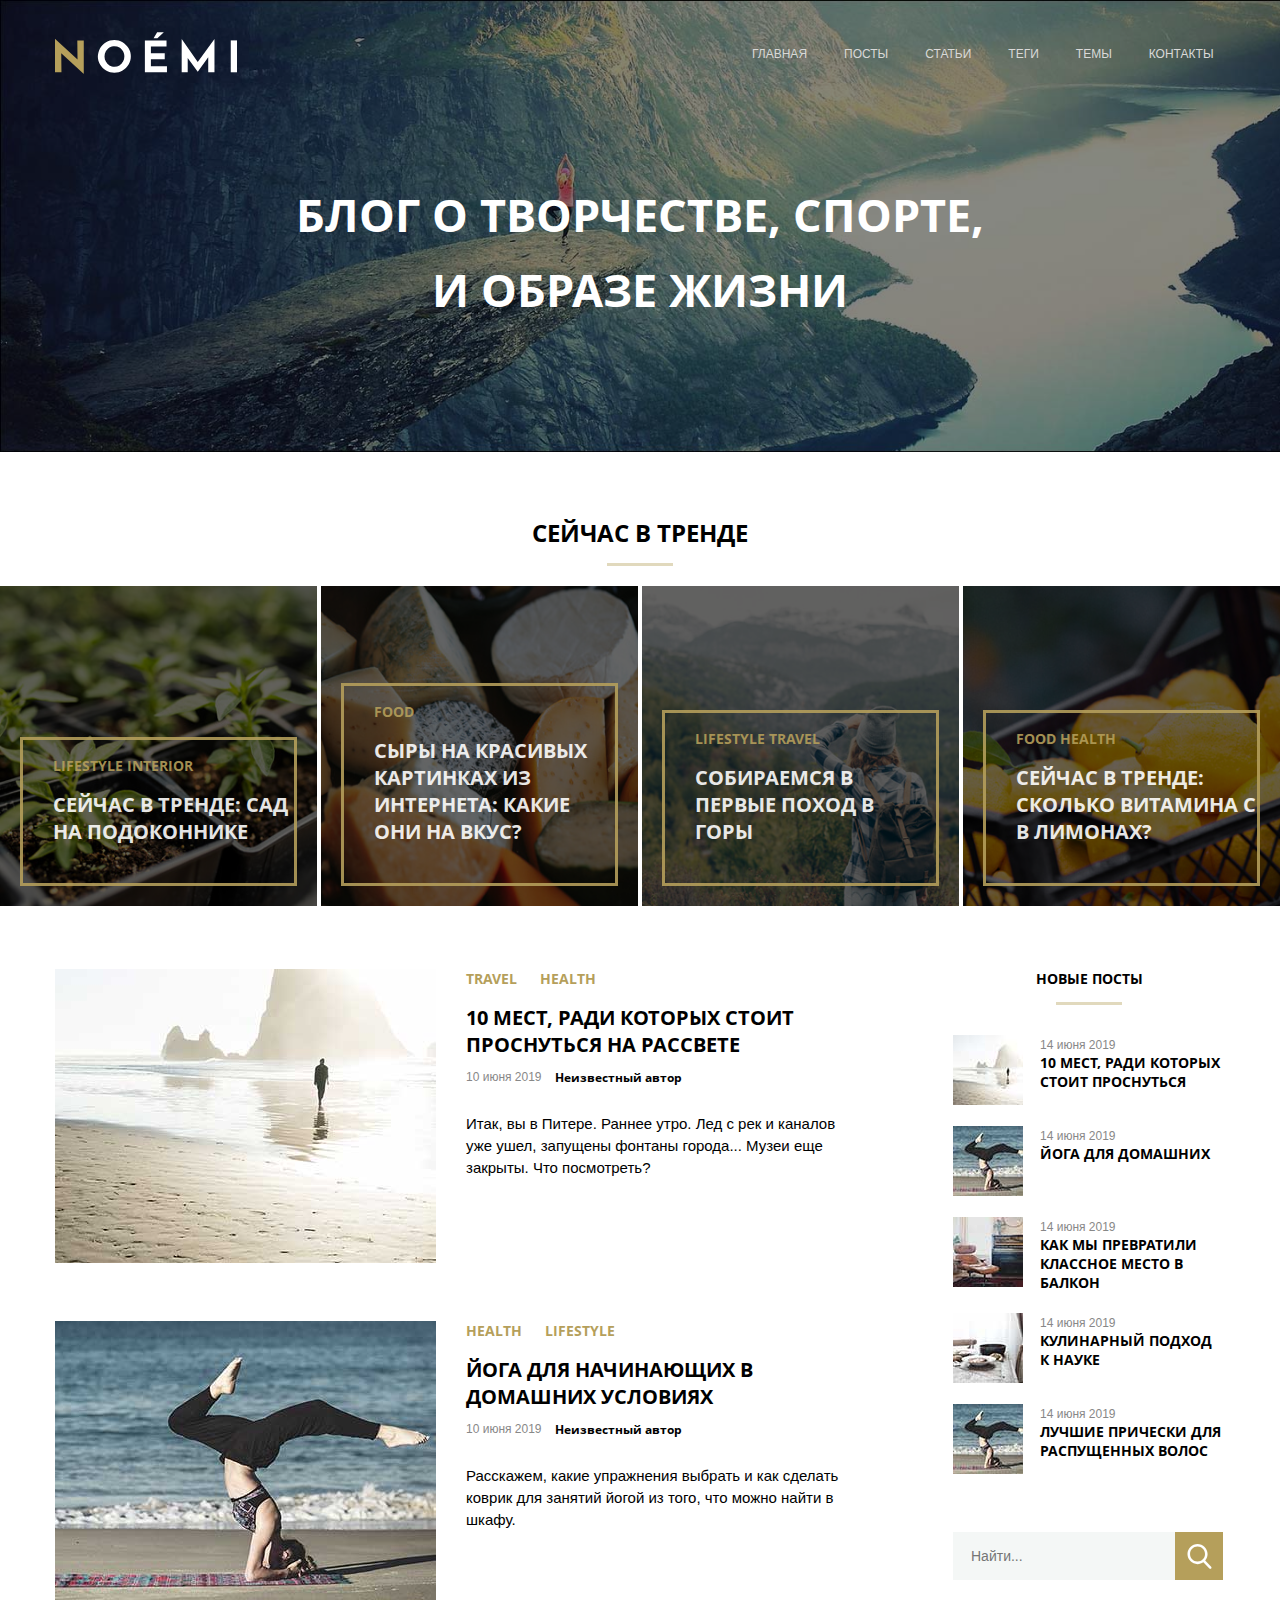
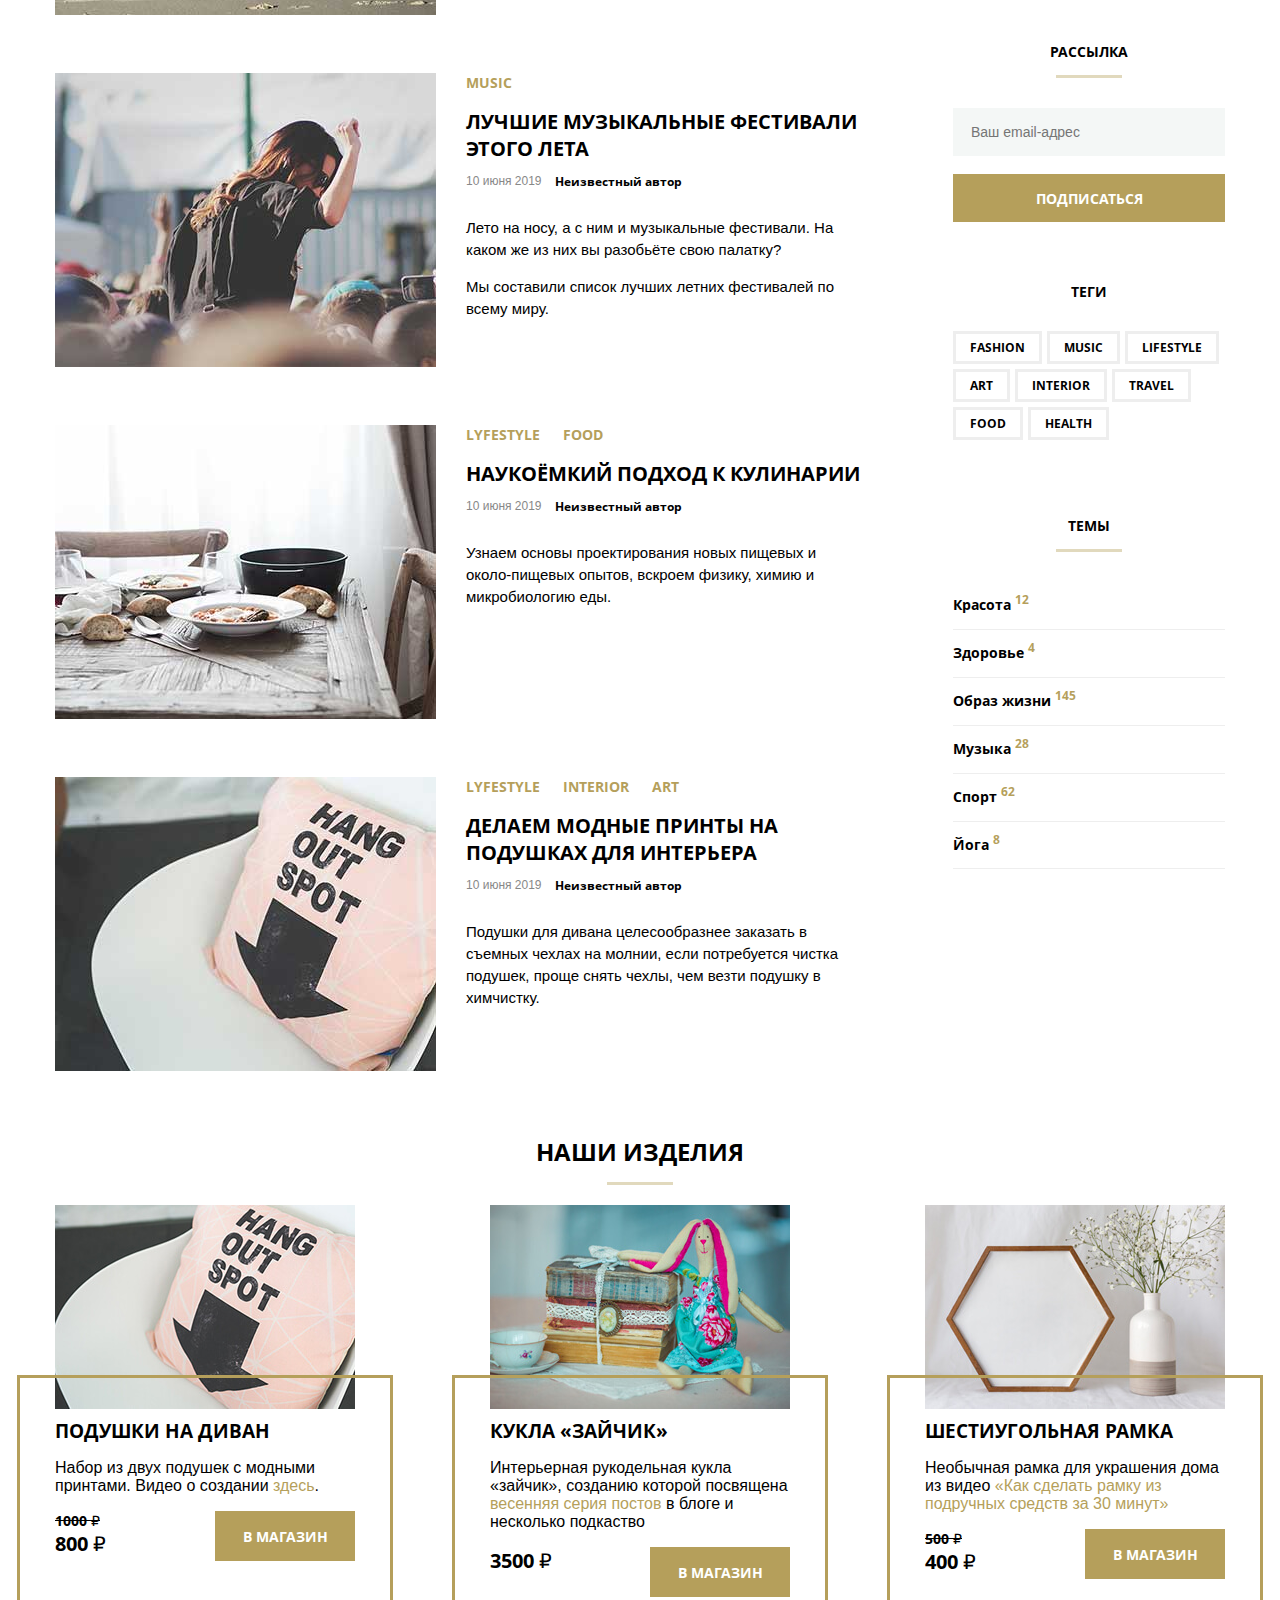
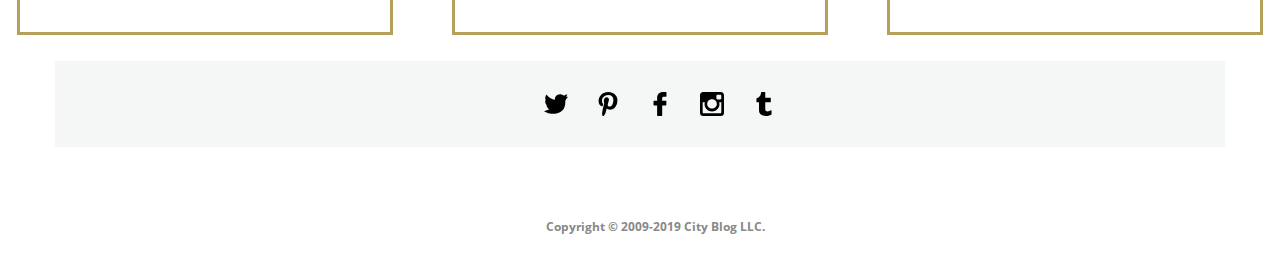
==== commit 064b91ed: "добавлен popup" ====
--- a/index.html
+++ b/index.html
@@ -415,14 +415,8 @@
             </div>
            <footer class="product-footer">
             <div class="product-prices">
-             <span class="product-price product-price-old">
-              <span class="product-price-value old-price">1000</span>
-              <span class="product-rub">₽</span>
-             </span>
-             <span class="product-price">
-              <span class="product-price-value">800</span>
-              <span class="product-rub">₽</span>
-             </span>
+              <span class="product-price-value old-price">1000 ₽</span>
+              <span class="product-price">800 ₽</span>
             </div>
             <button class="product-button" type="button">В магазин</button>
            </footer>
@@ -444,14 +438,8 @@
                 </div>
                <footer class="product-footer">
                 <div class="product-prices">
-                 <span class="product-price product-price-old">
-                  <span class="product-price-value"></span>
-                  <span class="product-rub"></span>
-                 </span>
-                 <span class="product-price">
-                  <span class="product-price-value">3500</span>
-                  <span class="product-rub">₽</span>
-                 </span>
+                  <span class="product-price-value old-price"></span>
+                  <span class="product-price">3500 ₽</span>
                 </div>
                 <button class="product-button" type="button">В магазин</button>
                </footer>
@@ -473,14 +461,8 @@
                </div>
                <footer class="product-footer">
                 <div class="product-prices">
-                 <span class="product-price product-price-old">
                   <span class="product-price-value old-price">500 ₽</span>
-                  <span class="product-rub">₽</span>
-                 </span>
-                 <span class="product-price">
-                  <span class="product-price-value">400</span>
-                  <span class="product-rub">₽</span>
-                 </span>
+                  <span class="product-price">400 ₽</span>
                 </div>
                 <button class="product-button" type="button">В магазин</button>
                </footer>
@@ -522,5 +504,40 @@
           <div class="copyrights"> Copyright © 2009-2019 City Blog LLC. </div>
         </footer>
       </div>
+      <div class="popup_hidden">
+        <div class="popup_container">
+          <form class="popup-form">
+            <div>
+              <h3 class="popup-title">Ваш фидбек</h3>
+            </div>
+            <label class="select-group">
+             <span class="label-text">Как часто вы заходите на сайт?</span>
+            <select class="popup-select">
+              <option value="every-day" selected>Почти каждый день</option>
+              <option value="day">Раз в несколько дней</option>
+              <option value="week">Раз в несколько недель</option>
+              <option value="year">Несколько раз год</option>
+            </select>
+          </label>
+            <div class="radiobutton-group">
+              <span class="label-text">Вы подписаны на e-mail рассылка?</span>
+             <label class="checkbox-group">
+               <input class="popup-radiobutton" type="radio" name="mailling" value="yes"><span class="radiobutton-text">Да</span>
+              </label>
+             <label class="checkbox-group">
+               <input class="popup-radiobutton" type="radio" name="mailling" value="not"><span class="radiobutton-text">Нет</span>
+              </label>
+            </div>
+            <label class="textarea-group">
+            <span class="label-text">Расскажите, какой контент вы хотели бы видеть на нашем сайте?</span>
+            <textarea class="popup-textarea" placeholder="Может, больше рецептов?" required></textarea>
+            </label>
+            <div>
+              <button class="popup-button">Отправить</button>
+            </div>
+          </form>
+          <button class="popup-close" type="button"><span class="popup_buttontext">Закрыть окно</span></button>
+        </div>
+      </div>
 </body>
 </html>--- a/CSS/style.css
+++ b/CSS/style.css
@@ -16,10 +16,14 @@
   body {
     margin: 0;
   }
+  html {
+    margin: 0;
+  }
   
   /* БЛОК Шапка сайта */
   .header {
     width: 100%;
+    min-width: 1200px;
     height: 100%;
     position: relative;
     background-size: cover;
@@ -109,6 +113,7 @@
   /* БЛОК сейчас в тренде */
   .trends-container {
     margin-top: 64px;
+    height
   }
 
   .trends-title {
@@ -119,14 +124,20 @@
 
   .trends {
     display: flex;
-    justify-content: space-between;
+    width: 100vw;
+    height: 320px;
+  }
+  .trend:nth-child(2n + 2), .trend:nth-child(5n + 3) {
+    margin-left: 4px;
   }
 
   .trend {
     display: flex;
     align-items: flex-end;
-    width: 410px;
-    height: 320px;
+    width: 25%;
+    height: 100%;
+
+
     background-color: #eff6f1;
     position: relative;
   }
@@ -148,21 +159,23 @@
   
   .block-garden {
     background-image: url(../images/trend1.jpg);
+    background-size: cover;
   }
 
   .block-travel {
-    background-image: url(../images/trend3.jpg)
+    background-image: url(../images/trend3.jpg);
+    background-size: cover;
   }
 
   .block-health {
-    background-image: url(../images/trend4.jpg)
+    background-image: url(../images/trend4.jpg);
+    background-size: cover;
   }
 
   .trend-info {
     align-items: flex-end;
     position: relative;
     box-sizing: border-box;
-    width: 370px;
     margin: 20px 20px 20px 20px;
     padding: 0px 0px 38px 30px;
     border: 3px solid #b59f5b;
@@ -207,6 +220,9 @@
   }
   
   /* БЛОК посты */
+  @media (max-width: 1199px) {
+    
+  }
   .post-lists {
     width: 880px;
     display: flex;
@@ -577,10 +593,6 @@
     font-size: 14px;
   }
 
-  p {
-    margin-top: 0;
-  }
-
   .product-prices {
     flex-direction: column;
     display: flex;
@@ -674,4 +686,179 @@
     text-align: center;
     margin-top: 60px;
     margin-bottom: 26px;
-  }+  }
+
+  /* БЛОК POPUP */
+  .popup_hidden {
+    position: fixed;
+    width: 100vw;
+    height: 100vh;
+    display: flex;
+    align-items: center;
+    justify-content: center;
+  
+  }
+  
+  .popup_hidden::before {
+    content: " ";
+    background-color: #000000;
+    position: absolute;
+    top: 0;
+    bottom: 0;
+    right: 0;
+    left: 0;
+    opacity: 0.47;
+  }
+  
+  .popup_container {
+    width: 390px;
+    box-sizing: border-box;
+    padding-left: 30px;
+    padding-right: 30px;
+    -webkit-appearance: none;
+    -moz-appearance: none;
+    position: relative;
+    background-color: #ffffff;
+    z-index: 999;
+    font-family: opensans-regular, Arial, sans-serif;
+  }
+  
+  .popup-title {
+    margin-top: 50px;
+    text-transform: uppercase;
+    text-align: center;
+    font-family: opensans-bold, Arial, sans-serif;
+  }
+    
+  .popup-title::after {
+    content: "";
+    display: flex;
+    width: 66px;
+    height: 3px;
+    margin-top: 14px;
+    margin-left: auto;
+    margin-right: auto;
+    background-color: #e1d9bd;
+  }
+  
+  .popup-form {
+    width: 330px;
+  }
+    
+  .label-text {
+    display: block;
+    width: 320px;
+    margin-top: 33px;
+    margin-bottom: 5px;
+    font-size: 13px;
+  }
+  
+  .select-group {
+    display: block;
+    margin-top: 33px;
+  }
+    
+  .popup-select {
+    width: 330px;
+    height: 48px;
+    display: inline-block;
+    box-sizing: border-box;
+    -webkit-appearance: none;
+    -moz-appearance: none;
+    padding-left: 20px;
+    padding-right: 20px;
+    background-image: url(../SVG/form-arrows.svg);
+    background-repeat: no-repeat;
+    background-position: right 14px center;
+    background-size: 10px;
+    border: none;
+    background-color: #f4f7f6;
+    font-size: 13px;
+    color: #333333;
+  }
+  .popup-select:focus {
+    outline: none;
+    border: 1px solid #b59f5b;
+  }
+    
+  .radiobutton-text {
+    margin-right: 10px;
+  }
+  
+  .radiobutton-text::before {
+    content: "";
+    display: inline-block;
+    vertical-align: middle;
+    width: 18px;
+    height: 18px;
+    background-image: url(../SVG/form-empty-circle.svg);
+    background-repeat: no-repeat;
+    background-position: center center;
+    background-size: 18px;
+    margin-right: 10px;
+  }
+  .popup-radiobutton:checked ~ .radiobutton-text::before {
+    background-image: url(../SVG/form-circle.svg);
+  }
+  
+    .popup-radiobutton {
+      position: absolute;
+      clip: rect(1px, 1px, 1px, 1px);
+      height: 1px;
+      width: 1px;
+    }
+    
+  
+    .popup-textarea {
+      box-sizing: border-box;
+      width: 330px;
+      height: 131px;
+      border: none;
+      background-color: #f4f7f6;
+      padding: 20px 20px;
+      font-family: opensans-regular, Arial, sans-serif;
+      font-size: 13px;
+      resize : none;
+    }
+    .popup-textarea:focus {
+      outline: none;
+      border: 1px solid #b59f5b;
+    }
+  
+    .popup-button {
+      text-transform: uppercase;
+      font-size: 14px;
+      font-family: opensans-bold, Arial, sans-serif;
+      margin-top: 18px;
+      margin-bottom: 40px;
+      width: 330px;
+      height: 48px;
+      border: none;
+      color: white;
+      background-color: #b59f5b;
+      cursor: pointer;
+    }
+    .popup-button:hover {
+      background-color: #323232;
+    }
+  
+    .popup-close {
+      width: 1em;
+      height: 1em;
+      font-size: 18px;
+      position: absolute;
+      background-image: url(../SVG/form-x.svg);
+      background-repeat: no-repeat;
+      background-size: cover;
+      background-color: transparent;
+      border: none;
+      top: -1.5em;
+      right: 0;
+      z-index: 999;
+    }
+    .popup_buttontext {
+      width: 1px;
+      height: 1px;
+      clip: rect(1px, 1px, 1px, 1px);
+      position: absolute;
+    }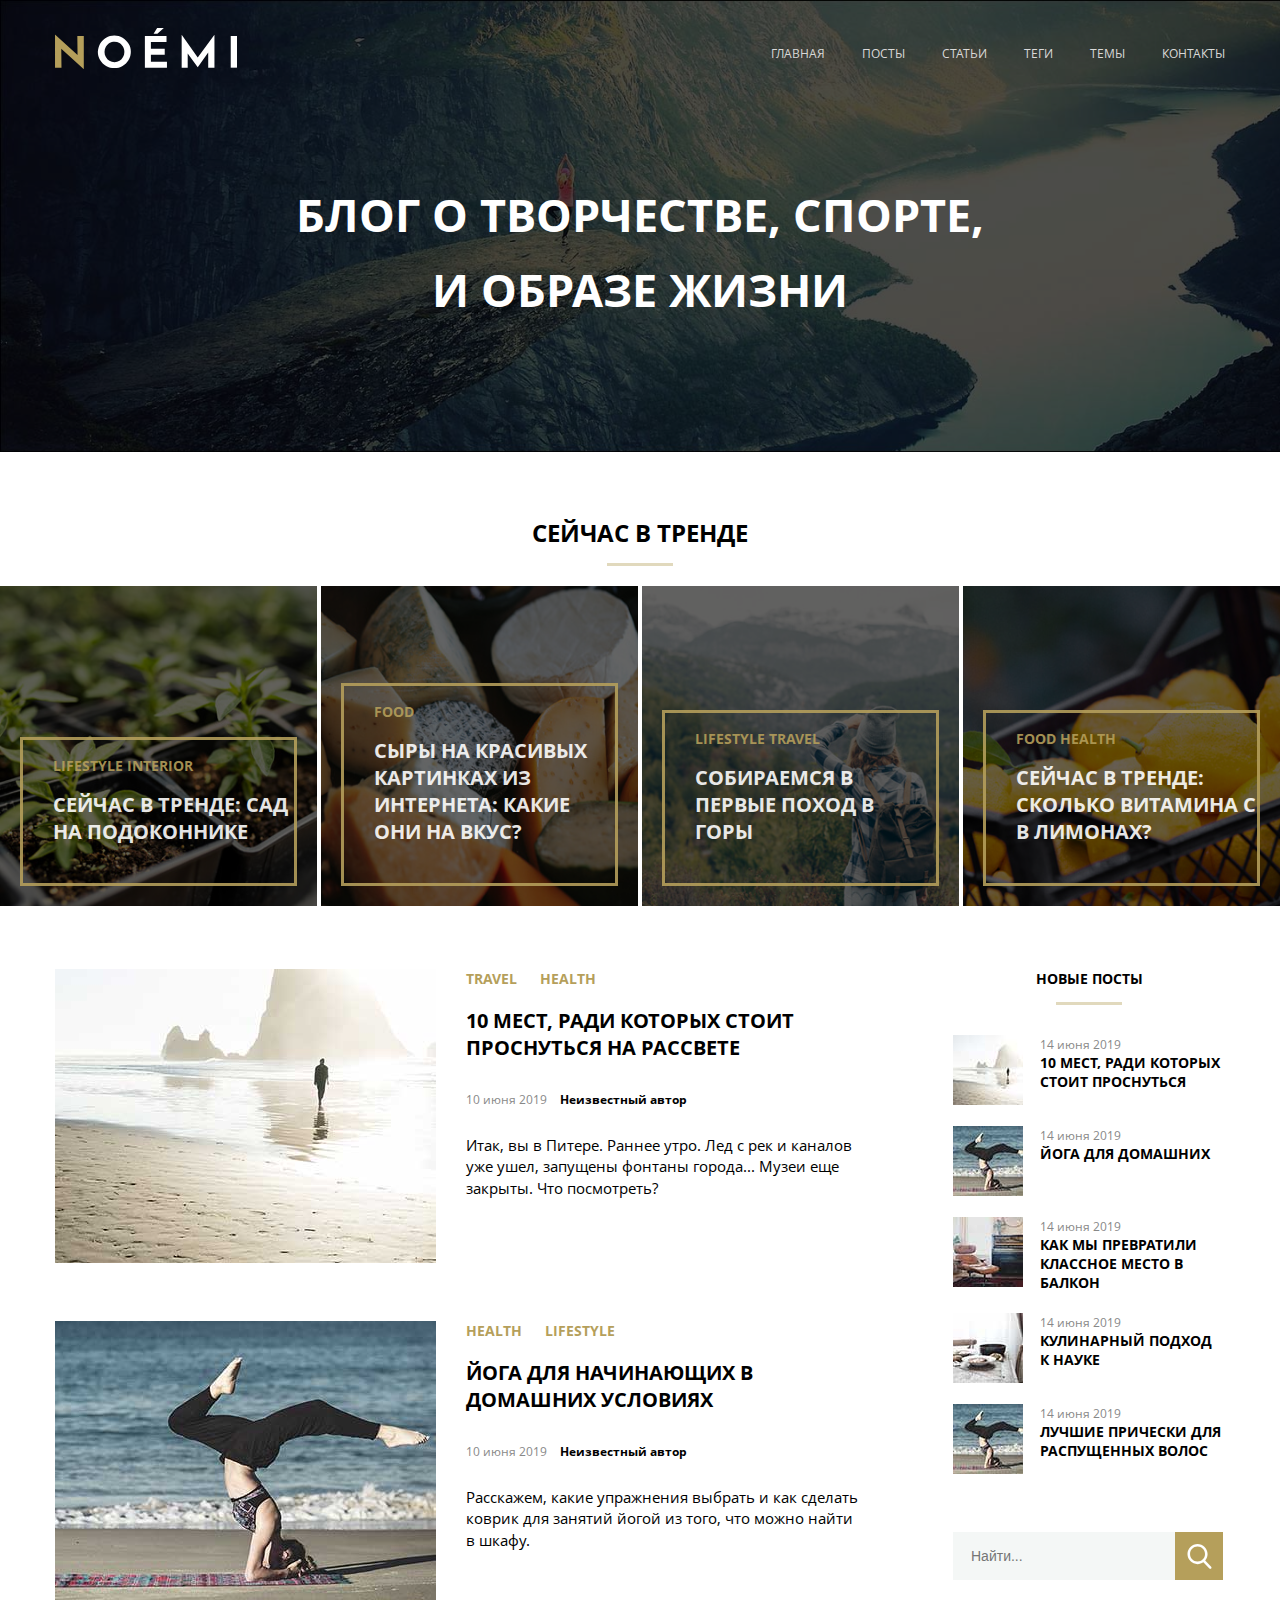
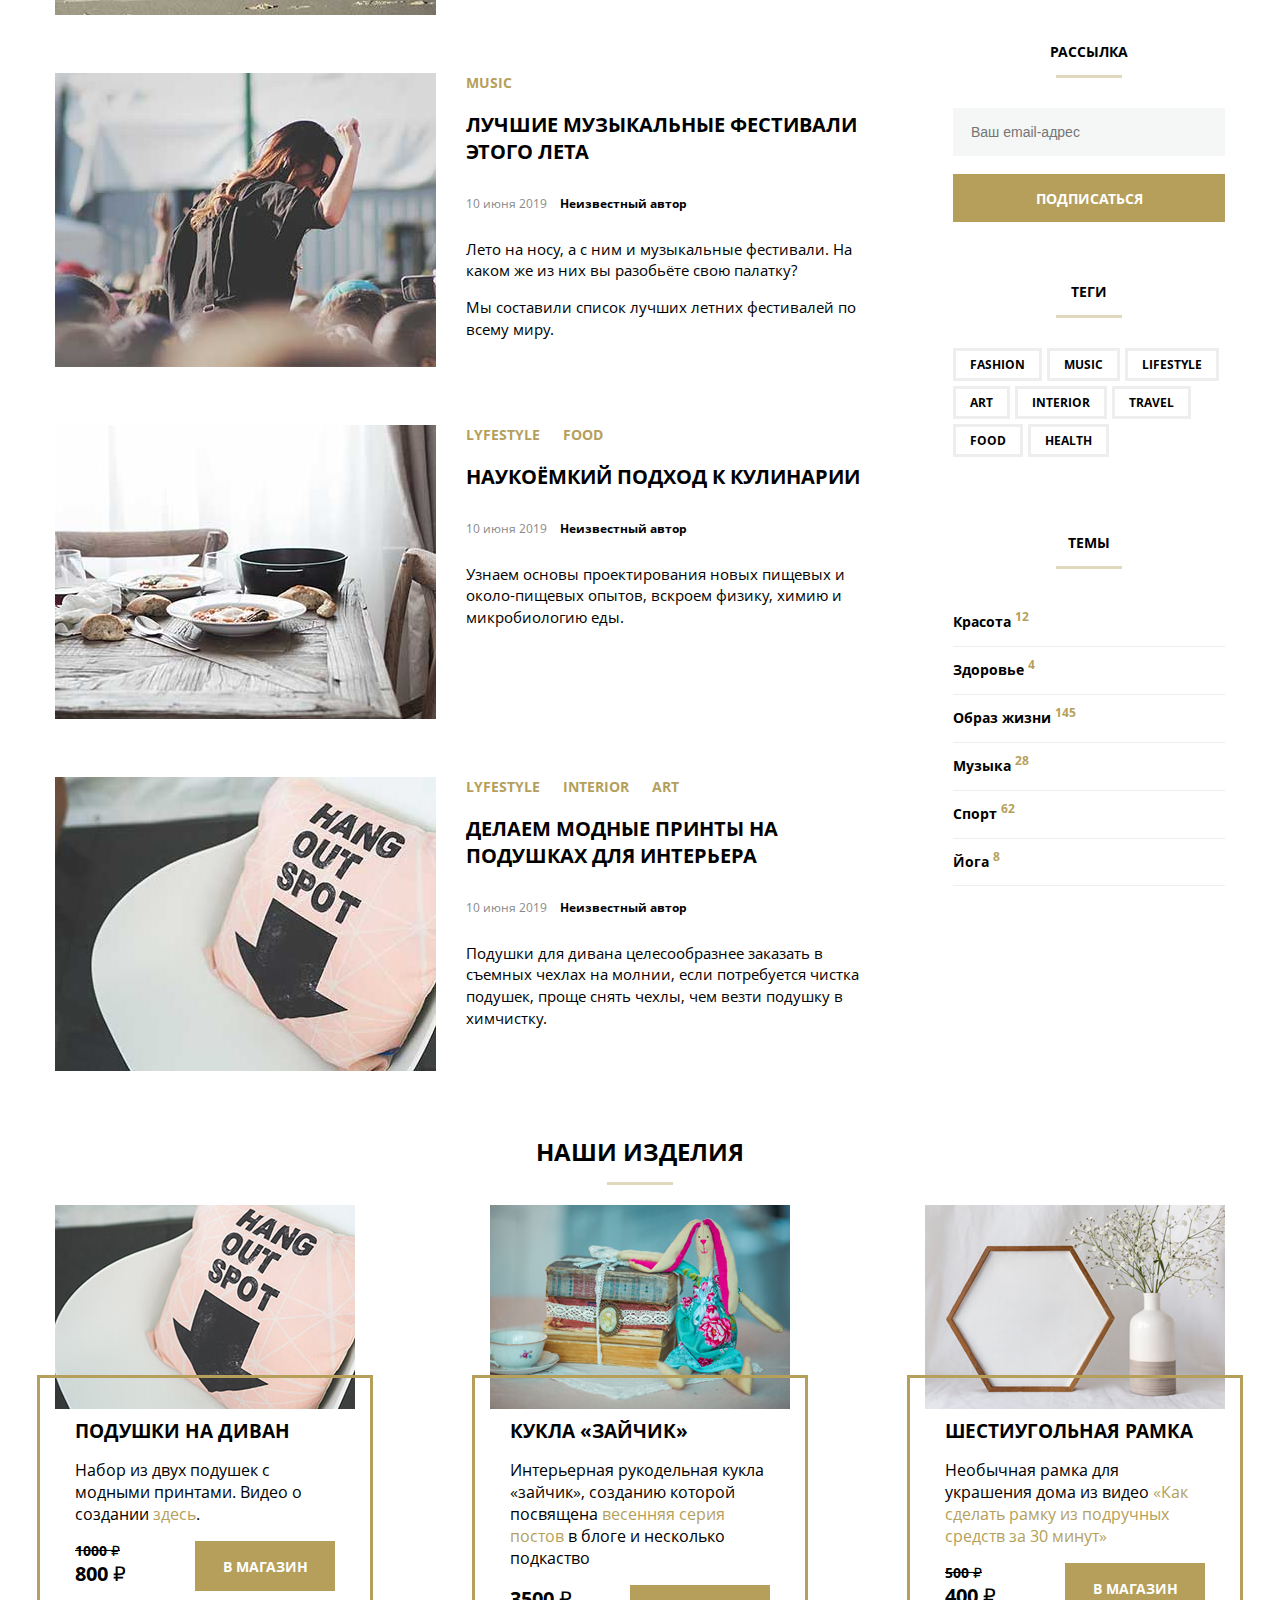
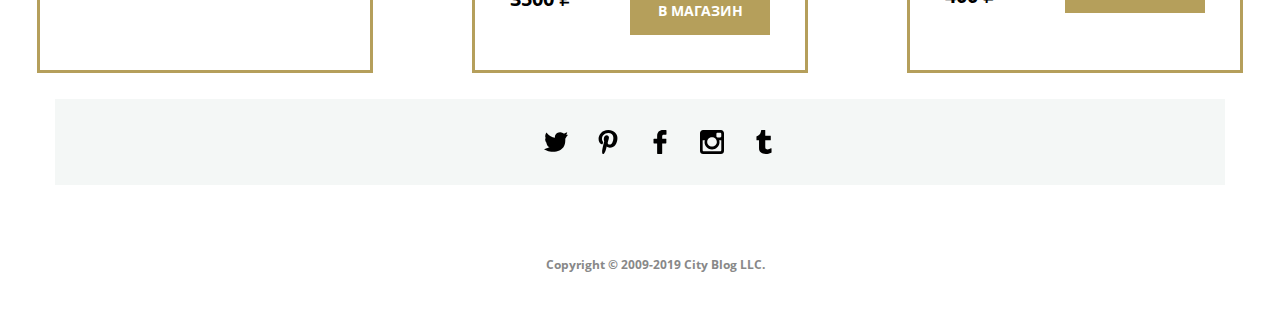
==== commit 5325136b: "Mobaile first" ====
--- a/index.html
+++ b/index.html
@@ -1,517 +1,673 @@
 <!DOCTYPE html>
 <html lang="ru">
-<head>
-    <meta charset="UTF-8">
-    <meta http-equiv="X-UA-Compatible" content="IE=edge">
-    <meta name="viewport" content="width=device-width, initial-scale=1.0">
+  <head>
+    <meta charset="UTF-8" />
+    <meta http-equiv="X-UA-Compatible" content="IE=edge" />
+    <meta name="viewport" content="width=device-width, initial-scale=1.0" />
     <title>Diplom Nurlan A.</title>
-    <link rel="stylesheet" href="CSS/style.css">
-
-</head>
-<body>
-      <!-- Шапка сайта-->
+    <link rel="stylesheet" href="CSS/style.css" />
+  </head>
+  <body>
+    <!-- Шапка сайта-->
     <header class="header">
-        <div class="header-box">
-          <div class="header-container">
-            <img src="SVG/noemi-logo.svg" class="header-logo" alt="Логотип Noemi">
-            <nav class="menu">
-              <ul class="menu-list">
-                <li class="menu-list-item">
-                  <a class="menu-link" href="#0">главная</a>
-                </li>
-                <li class="menu-list-item">
-                  <a class="menu-link" href="#0">посты</a>
-                </li>
-                <li class="menu-list-item">
-                  <a class="menu-link" href="#0">статьи</a>
-                </li>
-                <li class="menu-list-item">
-                  <a class="menu-link" href="#0">теги</a>
-                </li>
-                <li class="menu-list-item">
-                  <a class="menu-link" href="#0">темы</a>
-                </li>
-                <li class="menu-list-item">
-                  <a class="menu-link" href="#0">контакты</a>
-                </li>
-              </ul>
-            </nav>
+      <div class="header-box">
+        <div class="header-container">
+          <div class="header-logo_box">
+            <img
+              src="SVG/noemi-logo.svg"
+              class="header-logo"
+              alt="Логотип Noemi"
+            />
           </div>
+          <nav class="menu">
+            <button class="burger_button">
+              <span class="burger_button-label">Закрыть окно</span>
+            </button>
+            <ul class="menu-list">
+              <li class="menu-list-item">
+                <a class="menu-link" href="#0">главная</a>
+              </li>
+              <li class="menu-list-item">
+                <a class="menu-link" href="#0">посты</a>
+              </li>
+              <li class="menu-list-item">
+                <a class="menu-link" href="#0">статьи</a>
+              </li>
+              <li class="menu-list-item">
+                <a class="menu-link" href="#0">теги</a>
+              </li>
+              <li class="menu-list-item">
+                <a class="menu-link" href="#0">темы</a>
+              </li>
+              <li class="menu-list-item">
+                <a class="menu-link" href="#0">контакты</a>
+              </li>
+            </ul>
+          </nav>
         </div>
-        <div class="welcome-title-container">
-          <h1 class="welcome-title">Блог о творчестве, спорте, и образе жизни</h1>
-        </div>
-      </header>
-      <!-- Блок "Сейчас в Тренде"-->
-      <aside class="trends-container">
-        <h2 class="trends-title title_decorline">Сейчас в тренде</h2>
-          <section class="trends">
-            <article class="trend block-garden">
-              <div class="trend-info">
-                <ul class="trend-list">
-                    <li class="trend-list-item">
-                      <a class="trend-link tag_links" href="#0">lifestyle</a>
-                    </li>
-                    <li class="trend-list-item">
-                      <a class="trend-link tag_links" href="#0">interior</a>
-                    </li>
-                  </ul>
-                <h3 class="trend-title">
-                 <a class="trend-title-link" href="#0">Сейчас в тренде: сад на подоконнике</a>
+      </div>
+      <div class="welcome-title-container">
+        <h1 class="welcome-title">Блог о творчестве, спорте, и образе жизни</h1>
+      </div>
+    </header>
+    <!-- Блок "Сейчас в Тренде"-->
+    <aside class="trends-container">
+      <h2 class="trends-title title_decorline">Сейчас в тренде</h2>
+      <section class="trends">
+        <article class="trend block-garden">
+          <div class="trend-info">
+            <ul class="trend-list">
+              <li class="trend-list-item">
+                <a class="trend-link tag_links" href="#0">lifestyle</a>
+              </li>
+              <li class="trend-list-item">
+                <a class="trend-link tag_links" href="#0">interior</a>
+              </li>
+            </ul>
+            <h3 class="trend-title">
+              <a class="trend-title-link" href="#0"
+                >Сейчас в тренде: сад на подоконнике</a
+              >
+            </h3>
+          </div>
+        </article>
+        <article class="trend block-cheese">
+          <div class="trend-info">
+            <ul class="trend-list">
+              <li class="trend-list-item">
+                <a class="trend-link tag_links" href="#0">food</a>
+              </li>
+            </ul>
+            <h3 class="trend-title">
+              <a class="trend-title-link" href="#0"
+                >сыры на красивых картинках из интернета: какие они на вкус?</a
+              >
+            </h3>
+          </div>
+        </article>
+        <article class="trend block-travel">
+          <div class="trend-info">
+            <ul class="trend-list">
+              <li class="trend-list-item">
+                <a class="trend-link tag_links" href="#0">lifestyle</a>
+              </li>
+              <li class="trend-list-item">
+                <a class="trend-link tag_links" href="#0">travel</a>
+              </li>
+            </ul>
+            <h3 class="trend-title">
+              <a class="trend-title-link" href="#0"
+                >собираемся в первые поход в горы</a
+              >
+            </h3>
+          </div>
+        </article>
+        <article class="trend block-health">
+          <div class="trend-info">
+            <ul class="trend-list">
+              <li class="trend-list-item">
+                <a class="trend-link tag_links" href="#0">food</a>
+              </li>
+              <li class="trend-list-item">
+                <a class="trend-link tag_links" href="#0">health</a>
+              </li>
+            </ul>
+            <h3 class="trend-title">
+              <a class="trend-title-link" href="#0"
+                >сейчас в тренде: сколько витамина
+                <span class="trend-text-sup">с</span> в лимонах?</a
+              >
+            </h3>
+          </div>
+        </article>
+      </section>
+    </aside>
+    <div class="container">
+      <div class="content-field">
+        <!-- Блок "Посты"-->
+        <main class="post-lists">
+          <article class="post">
+            <div class="post-preview">
+              <img
+                class="post-img"
+                src="images/last-post1.jpg"
+                alt="Картинка"
+              />
+            </div>
+            <div class="post-info">
+              <header class="post-header">
+                <ul class="post-list">
+                  <li class="post-list-item">
+                    <a class="post-link tag_links" href="#0">Travel</a>
+                  </li>
+                  <li class="post-list-item">
+                    <a class="post-link tag_links" href="#0">Health</a>
+                  </li>
+                </ul>
+                <h3 class="post-title">
+                  <a class="post-title-link" href="#0"
+                    >10 мест, ради которых стоит проснуться на рассвете</a
+                  >
+                </h3>
+                <div class="date-author">
+                  <time class="post-date" datetime="2019-06-10"
+                    >10 июня 2019</time
+                  >
+                  <address class="post-author">Неизвестный автор</address>
+                </div>
+              </header>
+              <div class="post-text">
+                <p>
+                  Итак, вы в Питере. Раннее утро. Лед с рек и каналов уже ушел,
+                  запущены фонтаны города... Музеи еще закрыты. Что посмотреть?
+                </p>
+              </div>
+            </div>
+          </article>
+          <article class="post">
+            <div class="post-preview">
+              <img class="post-img" src="images/last-post2.jpg" alt="Error">
+            </div>
+            <div class="post-info">
+              <header class="post-header">
+                <ul class="post-list">
+                  <li class="post-list-item">
+                    <a class="post-link tag_links" href="#0">health</a>
+                  </li>
+                  <li class="post-list-item">
+                    <a class="post-link tag_links" href="#0">lifestyle</a>
+                  </li>
+                </ul>
+                <h3 class="post-title">
+                  <a class="post-title-link" href="#0"
+                    >Йога для начинающих в домашних условиях</a
+                  >
+                </h3>
+                <div class="date-author">
+                  <time class="post-date" datetime="2019-06-10"
+                    >10 июня 2019</time
+                  >
+                  <address class="post-author">Неизвестный автор</address>
+                </div>
+              </header>
+              <div class="post-text">
+                <p>
+                  Расскажем, какие упражнения выбрать и как сделать коврик для
+                  занятий йогой из того, что можно найти в шкафу.
+                </p>
+              </div>
+            </div>
+          </article>
+          <article class="post">
+            <div class="post-preview">
+              <img
+                class="post-img"
+                src="images/last-post3.jpg"
+                alt="Картинка"
+              >
+            </div>
+            <div class="post-info">
+              <header class="post-header">
+                <ul class="post-list">
+                  <li class="post-list-item">
+                    <a class="post-link tag_links" href="#0">Music</a>
+                  </li>
+                </ul>
+                <h3 class="post-title">
+                  <a class="post-title-link" href="#0"
+                    >Лучшие музыкальные фестивали этого лета</a
+                  >
+                </h3>
+                <div class="date-author">
+                  <time class="post-date" datetime="2019-06-10"
+                    >10 июня 2019</time
+                  >
+                  <address class="post-author">Неизвестный автор</address>
+                </div>
+              </header>
+              <div class="post-text">
+                <p>
+                  Лето на носу, а с ним и музыкальные фестивали. На каком же из
+                  них вы разобьёте свою палатку?
+                </p>
+                <p>
+                  Мы составили список лучших летних фестивалей по всему миру.
+                </p>
+              </div>
+            </div>
+          </article>
+          <article class="post">
+            <div class="post-preview">
+              <img
+                class="post-img"
+                src="images/last-post4.jpg"
+                alt="Картинка"
+              />
+            </div>
+            <div class="post-info">
+              <header class="post-header">
+                <ul class="post-list">
+                  <li class="post-list-item">
+                    <a class="post-link tag_links" href="#0">Lyfestyle</a>
+                  </li>
+                  <li class="post-list-item">
+                    <a class="post-link tag_links" href="#0">Food</a>
+                  </li>
+                </ul>
+                <h3 class="post-title">
+                  <a class="post-title-link" href="#0"
+                    >Наукоёмкий подход к кулинарии</a
+                  >
+                </h3>
+                <div class="date-author">
+                  <time class="post-date" datetime="2019-06-10"
+                    >10 июня 2019</time
+                  >
+                  <address class="post-author">Неизвестный автор</address>
+                </div>
+              </header>
+              <div class="post-text">
+                <p>
+                  Узнаем основы проектирования новых пищевых и около-пищевых
+                  опытов, вскроем физику, химию и микробиологию еды.
+                </p>
+              </div>
+            </div>
+          </article>
+          <article class="post">
+            <div class="post-preview">
+              <img
+                class="post-img"
+                src="images/last-post5.jpg"
+                alt="Картинка"
+              />
+            </div>
+            <div class="post-info">
+              <header class="post-header">
+                <ul class="post-list">
+                  <li class="post-list-item">
+                    <a class="post-link tag_links" href="#0">Lyfestyle</a>
+                  </li>
+                  <li class="post-list-item">
+                    <a class="post-link tag_links" href="#0">interior</a>
+                  </li>
+                  <li class="post-list-item">
+                    <a class="post-link tag_links" href="#0">art</a>
+                  </li>
+                </ul>
+                <h3 class="post-title">
+                  <a class="post-title-link" href="#0"
+                    >Делаем модные принты на подушках для интерьера</a
+                  >
+                </h3>
+                <div class="date-author">
+                  <time class="post-date" datetime="2019-06-10"
+                    >10 июня 2019</time
+                  >
+                  <address class="post-author">Неизвестный автор</address>
+                </div>
+              </header>
+              <div class="post-text">
+                <p>
+                  Подушки для дивана целесообразнее заказать в съемных чехлах на
+                  молнии, если потребуется чистка подушек, проще снять чехлы,
+                  чем везти подушку в химчистку.
+                </p>
+              </div>
+            </div>
+          </article>
+        </main>
+        <!--Блок САЙДБАР-->
+        <aside class="sidebar">
+          <!--Блок Последние посты-->
+          <section class="latest-posts">
+            <h2 class="sidebar-caption-title title_decorline">Новые посты</h2>
+            <article class="latest-post">
+              <div class="latest-preview">
+                <img class="latest-img" src="images/2.jpg" alt="Картина" />
+              </div>
+              <div class="latest-info">
+                <time class="latest-date" datetime="2019-06-10"
+                  >14 июня 2019</time
+                >
+                <h3 class="latest-title">
+                  <a class="latest-title-link" href="#0"
+                    >10 мест, ради которых стоит проснуться</a
+                  >
                 </h3>
               </div>
             </article>
-            <article class="trend block-cheese">
-                <div class="trend-info">
-                  <ul class="trend-list">
-                      <li class="trend-list-item">
-                        <a class="trend-link tag_links" href="#0">food</a>
-                      </li>
-                    </ul>
-                  <h3 class="trend-title">
-                   <a class="trend-title-link" href="#0">сыры на красивых картинках из интернета: какие они на вкус?</a>
-                  </h3>
-                </div>
+            <article class="latest-post">
+              <div class="latest-preview">
+                <img class="latest-img" src="images/151.jpg" alt="Картина" />
+              </div>
+              <div class="latest-info">
+                <time class="latest-date" datetime="2019-06-10"
+                  >14 июня 2019</time
+                >
+                <h3 class="latest-title">
+                  <a class="latest-title-link" href="#0">Йога для домашних</a>
+                </h3>
+              </div>
             </article>
-            <article class="trend block-travel">
-                <div class="trend-info">
-                  <ul class="trend-list">
-                      <li class="trend-list-item">
-                        <a class="trend-link tag_links" href="#0">lifestyle</a>
-                      </li>
-                      <li class="trend-list-item">
-                        <a class="trend-link tag_links" href="#0">travel</a>
-                      </li>
-                    </ul>
-                  <h3 class="trend-title">
-                   <a class="trend-title-link" href="#0">собираемся в первые поход в горы</a>
-                  </h3>
-                </div>
+            <article class="latest-post">
+              <div class="latest-preview">
+                <img class="latest-img" src="images/45.jpg" alt="Картина" />
+              </div>
+              <div class="latest-info">
+                <time class="latest-date" datetime="2019-06-10"
+                  >14 июня 2019</time
+                >
+                <h3 class="latest-title">
+                  <a class="latest-title-link" href="#0"
+                    >Как мы превратили классное место в балкон</a
+                  >
+                </h3>
+              </div>
             </article>
-            <article class="trend block-health">
-                <div class="trend-info">
-                  <ul class="trend-list">
-                      <li class="trend-list-item">
-                        <a class="trend-link tag_links" href="#0">food</a>
-                      </li>
-                      <li class="trend-list-item">
-                        <a class="trend-link tag_links" href="#0">health</a>
-                      </li>
-                    </ul>
-                  <h3 class="trend-title">
-                   <a class="trend-title-link" href="#0">сейчас в тренде: сколько витамина <span class="trend-text-sup">с</span> в лимонах?</a>
-                  </h3>
-                </div>
+            <article class="latest-post">
+              <div class="latest-preview">
+                <img class="latest-img" src="images/501.jpg" alt="Картина" />
+              </div>
+              <div class="latest-info">
+                <time class="latest-date" datetime="2019-06-10"
+                  >14 июня 2019</time
+                >
+                <h3 class="latest-title">
+                  <a class="latest-title-link" href="#0"
+                    >Кулинарный подход к науке</a
+                  >
+                </h3>
+              </div>
             </article>
+            <article class="latest-post">
+              <div class="latest-preview">
+                <img class="latest-img" src="images/151.jpg" alt="Картина" />
+              </div>
+              <div class="latest-info">
+                <time class="latest-date" datetime="2019-06-10"
+                  >14 июня 2019</time
+                >
+                <h3 class="latest-title">
+                  <a class="latest-title-link" href="#0"
+                    >Лучшие прически для распущенных волос</a
+                  >
+                </h3>
+              </div>
+            </article>
+            <!-- Блок Поисковик-->
+            <form class="search">
+              <label class="search-group">
+                <span class="search-text">Поисковик</span>
+                <input
+                  class="search-field"
+                  type="search"
+                  name="query"
+                  placeholder="Найти..."
+                  required=""
+                />
+              </label>
+              <button class="search-button">
+                <span class="search-text">Найти</span>
+              </button>
+            </form>
+          </section>
+          <!-- Блок Подписаться-->
+          <section class="subscribe-container">
+            <form class="subscribe">
+              <h2 class="sidebar-caption-title title_decorline">Рассылка</h2>
+              <div class="subscribe-group">
+                <span class="subscribe-text">Подписка на рассылку</span>
+                <input
+                  id="focus_email"
+                  type="email"
+                  class="subscribe-field"
+                  placeholder="Ваш email-адрес"
+                  required
+                />
+              </div>
+              <button class="subscribe-submit">Подписаться</button>
+            </form>
+          </section>
+          <!-- Блок Теги-->
+          <section class="tags-container">
+            <h2 class="sidebar-caption-title title_decorline">Теги</h2>
+            <ul class="tags-list">
+              <li class="tag-list-item">
+                <a class="tag-link" href="#0">fashion</a>
+              </li>
+              <li class="tag-list-item">
+                <a class="tag-link" href="#0">music</a>
+              </li>
+              <li class="tag-list-item">
+                <a class="tag-link" href="#0">lifestyle</a>
+              </li>
+              <li class="tag-list-item">
+                <a class="tag-link" href="#0">art</a>
+              </li>
+              <li class="tag-list-item">
+                <a class="tag-link" href="#0">interior</a>
+              </li>
+              <li class="tag-list-item">
+                <a class="tag-link" href="#0">travel</a>
+              </li>
+              <li class="tag-list-item">
+                <a class="tag-link" href="#0">food</a>
+              </li>
+              <li class="tag-list-item">
+                <a class="tag-link" href="#0">health</a>
+              </li>
+            </ul>
+          </section>
+          <!-- Блок Темы-->
+          <section class="categores-container">
+            <h2 class="sidebar-caption-title title_decorline">Темы</h2>
+            <ul class="categores-list">
+              <li class="categore-list-item">
+                <a class="categore-link" href="#0"
+                  >Красота<sup class="categore-velue">12</sup></a
+                >
+              </li>
+              <li class="categore-list-item">
+                <a class="categore-link" href="#0"
+                  >Здоровье<span class="categore-velue">4</span></a
+                >
+              </li>
+              <li class="categore-list-item">
+                <a class="categore-link" href="#0"
+                  >Образ жизни<span class="categore-velue">145</span></a
+                >
+              </li>
+              <li class="categore-list-item">
+                <a class="categore-link" href="#0"
+                  >Музыка<span class="categore-velue">28</span></a
+                >
+              </li>
+              <li class="categore-list-item">
+                <a class="categore-link" href="#0"
+                  >Спорт<span class="categore-velue">62</span></a
+                >
+              </li>
+              <li class="categore-list-item">
+                <a class="categore-link" href="#0"
+                  >Йога<span class="categore-velue">8</span></a
+                >
+              </li>
+            </ul>
           </section>
         </aside>
-      <div class="container">
-        <div class="content-field">
-          <!-- Блок "Посты"-->
-          <main class="post-lists">
-            <article class="post">
-              <div class="post-preview">
-                <img class="post-img" src="images/last-post1.jpg" alt="Картинка">
-              </div>
-              <div class="post-info">
-                <header class="post-header">
-                  <ul class="post-list">
-                    <li class="post-list-item">
-                      <a class="post-link tag_links" href="#0">Travel</a>
-                    </li>
-                    <li class="post-list-item">
-                      <a class="post-link tag_links" href="#0">Health</a>
-                    </li>
-                  </ul>
-                  <h3 class="post-title">
-                    <a class="post-title-link" href="#0">10 мест, ради которых стоит проснуться на рассвете</a>
-                  </h3>
-                  <div class="date-author">
-                    <time class="post-date" datetime="2019-06-10">10 июня 2019</time>
-                    <address class="post-author">Неизвестный автор</address>
-                  </div>
-                </header>
-                <div class="post-text">
-                  <p>
-                    Итак, вы в Питере. Раннее утро. Лед с рек и каналов уже ушел, запущены фонтаны города... Музеи еще закрыты. Что посмотреть?
-                  </p>
-                </div>
-              </div>
-            </article>
-            <article class="post">
-              <div class="post-preview">
-                <img class="post-img" src="images/last-post2.jpg" alt="Error">
-              </div>
-              <div class="post-info">
-                <header class="post-header">
-                  <ul class="post-list">
-                    <li class="post-list-item">
-                      <a class="post-link tag_links" href="#0">health</a>
-                    </li>
-                    <li class="post-list-item">
-                      <a class="post-link tag_links" href="#0">lifestyle</a>
-                    </li>
-                  </ul>
-                  <h3 class="post-title">
-                    <a class="post-title-link" href="#0">Йога для начинающих в
-                      домашних условиях</a>
-                  </h3>
-                  <div class="date-author">
-                    <time class="post-date" datetime="2019-06-10">10 июня 2019</time>
-                    <address class="post-author">Неизвестный автор</address>
-                  </div>
-                </header>
-                <div class="post-text">
-                  <p>
-                    Расскажем, какие упражнения выбрать и как сделать коврик для занятий йогой из того, что можно найти в шкафу.
-                  </p>
-                </div>
-              </div>
-            </article>
-            <article class="post">
-              <div class="post-preview">
-                <img class="post-img" src="images/last-post3.jpg" alt="Картинка">
-              </div>
-              <div class="post-info">
-                <header class="post-header">
-                  <ul class="post-list">
-                    <li class="post-list-item">
-                      <a class="post-link tag_links" href="#0">Music</a>
-                    </li>
-                  </ul>
-                  <h3 class="post-title">
-                    <a class="post-title-link" href="#0">Лучшие музыкальные фестивали этого лета</a>
-                  </h3>
-                  <div class="date-author">
-                    <time class="post-date" datetime="2019-06-10">10 июня 2019</time>
-                    <address class="post-author">Неизвестный автор</address>
-                  </div>
-                </header>
-                <div class="post-text">
-                  <p>
-                    Лето на носу, а с ним и музыкальные фестивали. На каком же из них вы разобьёте свою палатку?
-                  </p>
-                  <p>
-                    Мы составили список лучших летних фестивалей по всему миру.
-                  </p>
-                </div>
-              </div>
-            </article>
-            <article class="post">
-              <div class="post-preview">
-                <img class="post-img" src="images/last-post4.jpg" alt="Картинка">
-              </div>
-              <div class="post-info">
-                <header class="post-header">
-                  <ul class="post-list">
-                    <li class="post-list-item">
-                      <a class="post-link tag_links" href="#0">Lyfestyle</a>
-                    </li>
-                    <li class="post-list-item">
-                      <a class="post-link tag_links" href="#0">Food</a>
-                    </li>
-                  </ul>
-                  <h3 class="post-title">
-                    <a class="post-title-link" href="#0">Наукоёмкий подход к кулинарии</a>
-                  </h3>
-                  <div class="date-author">
-                    <time class="post-date" datetime="2019-06-10">10 июня 2019</time>
-                    <address class="post-author">Неизвестный автор</address>
-                  </div>
-                </header>
-                <div class="post-text">
-                  <p>
-                    Узнаем основы проектирования новых пищевых и около-пищевых опытов, вскроем физику, химию и микробиологию еды.
-                  </p>
-                </div>
-              </div>
-            </article>
-            <article class="post">
-              <div class="post-preview">
-                <img class="post-img" src="images/last-post5.jpg" alt="Картинка">
-              </div>
-              <div class="post-info">
-                <header class="post-header">
-                  <ul class="post-list">
-                    <li class="post-list-item">
-                      <a class="post-link tag_links" href="#0">Lyfestyle</a>
-                    </li>
-                    <li class="post-list-item">
-                      <a class="post-link tag_links" href="#0">interior</a>
-                    </li>
-                    <li class="post-list-item">
-                      <a class="post-link tag_links" href="#0">art</a>
-                    </li>
-                  </ul>
-                  <h3 class="post-title">
-                    <a class="post-title-link" href="#0">Делаем модные принты на подушках для интерьера</a>
-                  </h3>
-                  <div class="date-author">
-                    <time class="post-date" datetime="2019-06-10">10 июня 2019</time>
-                    <address class="post-author">Неизвестный автор</address>
-                  </div>
-                </header>
-                <div class="post-text">
-                  <p>
-                    Подушки для дивана целесообразнее заказать в съемных чехлах на молнии, если потребуется чистка подушек, проще снять чехлы, чем везти подушку в химчистку.
-                  </p>
-                </div>
-              </div>
-            </article>
-          </main>
-          <!--Блок САЙДБАР-->
-          <aside class="sidebar">
-            <!--Блок Последние посты-->
-            <section class="latest-posts">
-              <h2 class="sidebar-caption-title title_decorline">Новые посты</h2>
-              <article class="latest-post">
-                <div class="latest-preview">
-                  <img class="latest-img" src="images/2.jpg" alt="Картина">
-                </div>
-                <div class="latest-info">
-                  <time class="latest-date" datetime="2019-06-10">14 июня 2019</time>
-                  <h3 class="latest-title">
-                    <a class="latest-title-link" href="#0">10 мест, ради которых стоит проснуться</a>
-                  </h3>
-                </div>
-              </article>
-              <article class="latest-post">
-                <div class="latest-preview">
-                  <img class="latest-img" src="images/151.jpg" alt="Картина">
-                </div>
-                <div class="latest-info">
-                  <time class="latest-date" datetime="2019-06-10">14 июня 2019</time>
-                  <h3 class="latest-title">
-                    <a class="latest-title-link" href="#0">Йога для домашних</a>
-                  </h3>
-                </div>
-              </article>
-              <article class="latest-post">
-                <div class="latest-preview">
-                  <img class="latest-img" src="images/45.jpg" alt="Картина">
-                </div>
-                <div class="latest-info">
-                  <time class="latest-date" datetime="2019-06-10">14 июня 2019</time>
-                  <h3 class="latest-title">
-                    <a class="latest-title-link" href="#0">Как мы превратили классное место в балкон</a>
-                  </h3>
-                </div>
-              </article>
-              <article class="latest-post">
-                <div class="latest-preview">
-                  <img class="latest-img" src="images/501.jpg" alt="Картина">
-                </div>
-                <div class="latest-info">
-                  <time class="latest-date" datetime="2019-06-10">14 июня 2019</time>
-                  <h3 class="latest-title">
-                    <a class="latest-title-link" href="#0">Кулинарный подход к науке</a>
-                  </h3>
-                </div>
-              </article>
-              <article class="latest-post">
-                <div class="latest-preview">
-                  <img class="latest-img" src="images/151.jpg" alt="Картина">
-                </div>
-                <div class="latest-info">
-                  <time class="latest-date" datetime="2019-06-10">14 июня 2019</time>
-                  <h3 class="latest-title">
-                    <a class="latest-title-link" href="#0">Лучшие прически для распущенных волос</a>
-                  </h3>
-                </div>
-              </article>
-              <!-- Блок Поисковик-->
-              <form class="search">
-                <label class="search-group">
-                  <span class="search-text">Поисковик</span>
-                  <input class="search-field" type="search" name="query" placeholder="Найти..." required="">
-                </label>
-                <button class="search-button"><span class="search-text">Найти</span></button>
-              </form>
-            </section>
-            <!-- Блок Подписаться-->
-            <section class="subscribe-container">
-              <form class="subscribe">
-                <h2 class="sidebar-caption-title title_decorline">Рассылка</h2>
-                <div class="subscribe-group">
-                  <span class="subscribe-text">Подписка на рассылку</span>
-                  <input id="focus_email" type="email" class="subscribe-field" placeholder="Ваш email-адрес" required>
-                </div>
-                <button class="subscribe-submit">Подписаться</button>
-              </form>
-            </section>
-            <!-- Блок Теги-->
-            <section class="tags-container">
-              <h2 class="sidebar-caption-title">Теги</h2>
-              <ul class="tags-list">
-                <li class="tag-list-item">
-                  <a class="tag-link" href="#0">fashion</a>
-                </li>
-                <li class="tag-list-item">
-                  <a class="tag-link" href="#0">music</a>
-                </li>
-                <li class="tag-list-item">
-                  <a class="tag-link" href="#0">lifestyle</a>
-                </li>
-                <li class="tag-list-item">
-                  <a class="tag-link" href="#0">art</a>
-                </li>
-                <li class="tag-list-item">
-                  <a class="tag-link" href="#0">interior</a>
-                </li>
-                <li class="tag-list-item">
-                  <a class="tag-link" href="#0">travel</a>
-                </li>
-                <li class="tag-list-item">
-                  <a class="tag-link" href="#0">food</a>
-                </li>
-                <li class="tag-list-item">
-                  <a class="tag-link" href="#0">health</a>
-                </li>
-              </ul>
-            </section>
-            <!-- Блок Темы-->
-            <section class="categores-container">
-              <h2 class="sidebar-caption-title title_decorline">Темы</h2>
-              <ul class="categores-list">
-                <li class="categore-list-item">
-                  <a class="categore-link" href="#0">Красота<sup class="categore-velue">12</sup></a>
-                </li>
-                <li class="categore-list-item">
-                  <a class="categore-link" href="#0">Здоровье<span class="categore-velue">4</span></a>
-                </li>
-                <li class="categore-list-item">
-                  <a class="categore-link" href="#0">Образ жизни<span class="categore-velue">145</span></a>
-                </li>
-                <li class="categore-list-item">
-                  <a class="categore-link" href="#0">Музыка<span class="categore-velue">28</span></a>
-                </li>
-                <li class="categore-list-item">
-                  <a class="categore-link" href="#0">Спорт<span class="categore-velue">62</span></a>
-                </li>
-                <li class="categore-list-item">
-                  <a class="categore-link" href="#0">Йога<span class="categore-velue">8</span></a>
-                </li>
-              </ul>
-            </section>
-          </aside>
-        </div>
-        <!-- Блок Наши изделья-->
-        <div class="products-container">
-         <h2 class="trends-title title_decorline">Наши изделия</h2>
-         <section class="products">
+      </div>
+      <!-- Блок Наши изделья-->
+      <div class="products-container">
+        <h2 class="trends-title title_decorline">Наши изделия</h2>
+        <section class="products">
           <article class="product">
             <picture class="product-imgbox">
-              <source media="(min-width: 1200px)" srcset="images/shop-item-desk1.jpg">
-              <source media="(min-width: 361px) and (max-width: 1199px)" srcset="images/shop-item-tablet1.jpg">
-              <source media="(max-width: 360px)" srcset="images/shop-item-mobile1.jpg">
-              <img class="product-img" src="images/shop-item-desk1.jpg" alt="Подушки на диван">
+              <source
+                media="(min-width: 1200px)"
+                srcset="images/shop-item-desk1.jpg"
+              />
+              <source
+                media="(min-width: 361px) and (max-width: 1199px)"
+                srcset="images/shop-item-tablet1.jpg"
+              />
+              <source
+                media="(max-width: 360px)"
+                srcset="images/shop-item-mobile1.jpg"
+              />
+              <img
+                class="product-img"
+                src="images/shop-item-desk1.jpg"
+                alt="Подушки на диван"
+              />
             </picture>
-           <div class="product-body">
-            <div class="product-content">
-             <h3 class="product-title">Подушки на диван</h3>
-             <div class="product-discription">
-              <p>Набор из двух подушек с модными принтами. Видео о создании <a class="product-text-link" href="#">здесь</a>.</p>
-             </div>
-            </div>
-           <footer class="product-footer">
-            <div class="product-prices">
-              <span class="product-price-value old-price">1000 ₽</span>
-              <span class="product-price">800 ₽</span>
-            </div>
-            <button class="product-button" type="button">В магазин</button>
-           </footer>
-          </div>
+            <div class="product-body">
+              <div class="product-content">
+                <h3 class="product-title">Подушки на диван</h3>
+                <div class="product-discription">
+                  <p>
+                    Набор из двух подушек с модными принтами. Видео о создании
+                    <a class="product-text-link" href="#">здесь</a>.
+                  </p>
+                </div>
+              </div>
+              <footer class="product-footer">
+                <div class="product-prices">
+                  <span class="product-price-value old-price">1000 ₽</span>
+                  <span class="product-price">800 ₽</span>
+                </div>
+                <button class="product-button" type="button">В магазин</button>
+              </footer>
+            </div>
           </article>
           <article class="product">
-              <picture class="product-imgbox">
-                <source media="(min-width: 1200px)" srcset="images/shop-item-desk2.jpg">
-                <source media="(min-width: 361px) and (max-width: 1199px)" srcset="images/shop-item-tablet2.jpg">
-                <source media="(max-width: 360px)" srcset="images/shop-item-mobile2.jpg">
-                <img class="product-img" src="images/shop-item-desk2.jpg" alt="Кукла «зайчик»">
-              </picture>
-               <div class="product-body">
-                <div class="product-content">
-                 <h3 class="product-title">Кукла «зайчик»</h3>
-                 <div class="product-discription">
-                  <p>Интерьерная рукодельная кукла «зайчик», созданию которой посвящена <a class="product-text-link" href="#">весенняя серия постов</a> в блоге и несколько подкаство</p>
-                 </div>
-                </div>
-               <footer class="product-footer">
+            <picture class="product-imgbox">
+              <source
+                media="(min-width: 1200px)"
+                srcset="images/shop-item-desk2.jpg"
+              />
+              <source
+                media="(min-width: 361px) and (max-width: 1199px)"
+                srcset="images/shop-item-tablet2.jpg"
+              />
+              <source
+                media="(max-width: 360px)"
+                srcset="images/shop-item-mobile2.jpg"
+              />
+              <img
+                class="product-img"
+                src="images/shop-item-desk2.jpg"
+                alt="Кукла «зайчик»"
+              />
+            </picture>
+            <div class="product-body">
+              <div class="product-content">
+                <h3 class="product-title">Кукла «зайчик»</h3>
+                <div class="product-discription">
+                  <p>
+                    Интерьерная рукодельная кукла «зайчик», созданию которой
+                    посвящена
+                    <a class="product-text-link" href="#"
+                      >весенняя серия постов</a
+                    >
+                    в блоге и несколько подкаство
+                  </p>
+                </div>
+              </div>
+              <footer class="product-footer">
                 <div class="product-prices">
                   <span class="product-price-value old-price"></span>
                   <span class="product-price">3500 ₽</span>
                 </div>
                 <button class="product-button" type="button">В магазин</button>
-               </footer>
-              </div>  
+              </footer>
+            </div>
           </article>
           <article class="product">
-              <picture class="product-imgbox">
-                <source media="(min-width: 1200px)" srcset="images/shop-item-desk3.jpg">
-                <source media="(min-width: 361px) and (max-width: 1199px)" srcset="images/shop-item-tablet3.jpg">
-                <source media="(max-width: 360px)" srcset="images/shop-item-mobile3.jpg">
-                <img class="product-img" src="images/shop-item-desk3.jpg" alt="шестиугольная рамка">
-              </picture>
-               <div class="product-body">
-                <div class="product-content">
-                 <h3 class="product-title">шестиугольная рамка</h3>
-                 <div class="product-discription">
-                  <p>Необычная рамка для украшения дома из видео <a class="product-text-link" href="#">«Как сделать рамку из подручных средств за 30 минут»</a></p>
-                </div>
-               </div>
-               <footer class="product-footer">
+            <picture class="product-imgbox">
+              <source
+                media="(min-width: 1200px)"
+                srcset="images/shop-item-desk3.jpg"
+              />
+              <source
+                media="(min-width: 361px) and (max-width: 1199px)"
+                srcset="images/shop-item-tablet3.jpg"
+              />
+              <source
+                media="(max-width: 360px)"
+                srcset="images/shop-item-mobile3.jpg"
+              />
+              <img
+                class="product-img"
+                src="images/shop-item-desk3.jpg"
+                alt="шестиугольная рамка"
+              />
+            </picture>
+            <div class="product-body">
+              <div class="product-content">
+                <h3 class="product-title">шестиугольная рамка</h3>
+                <div class="product-discription">
+                  <p>
+                    Необычная рамка для украшения дома из видео
+                    <a class="product-text-link" href="#"
+                      >«Как сделать рамку из подручных средств за 30 минут»</a
+                    >
+                  </p>
+                </div>
+              </div>
+              <footer class="product-footer">
                 <div class="product-prices">
                   <span class="product-price-value old-price">500 ₽</span>
                   <span class="product-price">400 ₽</span>
                 </div>
                 <button class="product-button" type="button">В магазин</button>
-               </footer>
-              </div>   
+              </footer>
+            </div>
           </article>
-         </section>
+        </section>
+      </div>
+      <!--БЛОК ПОДВАЛ САЙТА-->
+      <footer class="footer">
+        <div class="socials-container">
+          <ul class="socials-list">
+            <li class="social-list-item">
+              <a href="#0" class="social-link social-link-twitter">
+                <span class="social-link-text">twitter</span>
+              </a>
+            </li>
+            <li class="social-list-item">
+              <a href="#0" class="social-link social-link-pinterest">
+                <span class="social-link-text">pinterest</span>
+              </a>
+            </li>
+            <li class="social-list-item">
+              <a href="#0" class="social-link social-link-facebook">
+                <span class="social-link-text">facebook</span>
+              </a>
+            </li>
+            <li class="social-list-item">
+              <a href="#0" class="social-link social-link-instagram">
+                <span class="social-link-text">instagram</span>
+              </a>
+            </li>
+            <li class="social-list-item">
+              <a href="#0" class="social-link social-link-tumblr">
+                <span class="social-link-text">tumblr</span>
+              </a>
+            </li>
+          </ul>
         </div>
-        <!--БЛОК ПОДВАЛ САЙТА-->
-        <footer class="footer">
-          <div class="socials-container">
-            <ul class="socials-list">
-              <li class="social-list-item">
-                <a href="#0" class="social-link social-link-twitter">
-                  <span class="social-link-text">twitter</span>
-                </a>
-              </li>
-              <li class="social-list-item">
-                <a href="#0" class="social-link social-link-pinterest">
-                  <span class="social-link-text">pinterest</span>
-                </a>
-              </li>
-              <li class="social-list-item">
-                <a href="#0" class="social-link social-link-facebook">
-                  <span class="social-link-text">facebook</span>
-                </a>
-              </li>
-              <li class="social-list-item">
-                <a href="#0" class="social-link social-link-instagram">
-                  <span class="social-link-text">instagram</span>
-                </a>
-              </li>
-              <li class="social-list-item">
-                <a href="#0" class="social-link social-link-tumblr">
-                  <span class="social-link-text">tumblr</span>
-                </a>
-              </li>
-            </ul>
+        <div class="copyrights">Copyright © 2009-2019 City Blog LLC.</div>
+      </footer>
+    </div>
+    <div class="popup_hidden">
+      <div class="popup_container">
+        <form class="popup-form">
+          <div>
+            <h3 class="popup-title">Ваш фидбек</h3>
           </div>
-          <div class="copyrights"> Copyright © 2009-2019 City Blog LLC. </div>
-        </footer>
-      </div>
-      <div class="popup_hidden">
-        <div class="popup_container">
-          <form class="popup-form">
-            <div>
-              <h3 class="popup-title">Ваш фидбек</h3>
-            </div>
-            <label class="select-group">
-             <span class="label-text">Как часто вы заходите на сайт?</span>
+          <label class="select-group">
+            <span class="label-text">Как часто вы заходите на сайт?</span>
             <select class="popup-select">
               <option value="every-day" selected>Почти каждый день</option>
               <option value="day">Раз в несколько дней</option>
@@ -519,25 +675,44 @@
               <option value="year">Несколько раз год</option>
             </select>
           </label>
-            <div class="radiobutton-group">
-              <span class="label-text">Вы подписаны на e-mail рассылка?</span>
-             <label class="checkbox-group">
-               <input class="popup-radiobutton" type="radio" name="mailling" value="yes"><span class="radiobutton-text">Да</span>
-              </label>
-             <label class="checkbox-group">
-               <input class="popup-radiobutton" type="radio" name="mailling" value="not"><span class="radiobutton-text">Нет</span>
-              </label>
-            </div>
-            <label class="textarea-group">
-            <span class="label-text">Расскажите, какой контент вы хотели бы видеть на нашем сайте?</span>
-            <textarea class="popup-textarea" placeholder="Может, больше рецептов?" required></textarea>
+          <div class="radiobutton-group">
+            <span class="label-text">Вы подписаны на e-mail рассылка?</span>
+            <label class="checkbox-group">
+              <input
+                class="popup-radiobutton"
+                type="radio"
+                name="mailling"
+                value="yes"
+              /><span class="radiobutton-text">Да</span>
             </label>
-            <div>
-              <button class="popup-button">Отправить</button>
-            </div>
-          </form>
-          <button class="popup-close" type="button"><span class="popup_buttontext">Закрыть окно</span></button>
-        </div>
+            <label class="checkbox-group">
+              <input
+                class="popup-radiobutton"
+                type="radio"
+                name="mailling"
+                value="not"
+              /><span class="radiobutton-text">Нет</span>
+            </label>
+          </div>
+          <label class="textarea-group">
+            <span class="label-text"
+              >Расскажите, какой контент вы хотели бы видеть на нашем
+              сайте?</span
+            >
+            <textarea
+              class="popup-textarea"
+              placeholder="Может, больше рецептов?"
+              required
+            ></textarea>
+          </label>
+          <div>
+            <button class="popup-button">Отправить</button>
+          </div>
+        </form>
+        <button class="popup-close" type="button">
+          <span class="popup_buttontext">Закрыть окно</span>
+        </button>
       </div>
-</body>
-</html>+    </div>
+  </body>
+</html>
--- a/CSS/style.css
+++ b/CSS/style.css
@@ -1,85 +1,733 @@
-  /* Шрифты */
-  @font-face {
-    font-family: opensans-regular, Arial, sans-serif;
-    src: url(../fonts/OpenSans-Regular.woff);
-    font-weight: 400;
-    font-style: normal;
-  }
-  
-  @font-face {
-    font-family: opensans-bold;
-    src: url(../fonts/OpenSans-Bold.woff);
-    font-weight: 400;
-    font-style: normal;
-  }
-  
-  body {
+@font-face {
+  font-family: opensans-regular;
+  src: url(../fonts/OpenSans-Regular.woff);
+  font-weight: 400;
+  font-style: normal;
+}
+
+@font-face {
+  font-family: opensans-bold;
+  src: url(../fonts/OpenSans-Bold.woff);
+  font-weight: 400;
+  font-style: normal;
+}
+
+body {
+  margin: 0;
+}
+html {
+  margin: 0;
+}
+
+input {
+  -webkit-appearance: none;
+  -webkit-border-radius: 0;
+}
+
+.header {
+  width: 100%;
+  height: 100%;
+  position: relative;
+  background-size: cover;
+  background-repeat: no-repeat;
+  background-color: #666666;
+}
+
+.header::after {
+  content: "";
+  background-color: #000000;
+  position: absolute;
+  top: 0;
+  left: 0;
+  right: 0;
+  bottom: 0;
+  opacity: 0.7;
+}
+
+.header-container {
+  position: relative;
+  display: flex;
+  padding-left: 15px;
+  padding-right: 15px;
+  z-index: 1;
+}
+
+.burger_button {
+  display: flex;
+  position: relative;
+  width: 30px;
+  height: 25px;
+  border: none;
+  background-color: transparent;
+  cursor: pointer;
+  padding: 0;
+  margin-top: 10px;
+  order: 2;
+}
+
+.burger_button-label {
+  position: absolute;
+  background-color: #ffffff;
+  border-radius: 5px;
+  width: 100%;
+  height: 4px;
+  left: 0;
+  top: 10px;
+  text-indent: -9999px;
+}
+
+.burger_button::after,
+.burger_button::before {
+  content: " ";
+  position: absolute;
+  background-color: #ffffff;
+  border-radius: 5px;
+  width: 100%;
+  height: 4px;
+  left: 0;
+}
+.burger_button::before {
+  top: 0;
+}
+.burger_button::after {
+  bottom: 0;
+}
+
+.welcome-title {
+  position: relative;
+  z-index: 3;
+  color: #ffffff;
+  font-family: opensans-bold, Arial, sans-serif;
+  text-transform: uppercase;
+  text-align: center;
+}
+
+.trends-title {
+  font-family: opensans-bold, Arial, sans-serif;
+  text-align: center;
+  text-transform: uppercase;
+}
+
+.trend {
+  display: flex;
+  align-items: flex-end;
+  background-color: #eff6f1;
+  position: relative;
+}
+
+.trend::after {
+  content: "";
+  background-color: #000000;
+  position: absolute;
+  top: 0;
+  left: 0;
+  right: 0;
+  bottom: 0;
+  opacity: 0.6;
+}
+
+.trend-info {
+  position: relative;
+  box-sizing: border-box;
+  padding: 0px 0px 38px 30px;
+  border: 3px solid #b59f5b;
+  opacity: 0.89;
+  z-index: 9;
+}
+
+.trend-list {
+  padding-left: 0;
+}
+
+.trend-list-item {
+  display: inline-block;
+}
+
+.trend-title-link {
+  font-family: opensans-bold, Arial, sans-serif;
+  color: #ffffff;
+  text-transform: uppercase;
+  text-decoration: none;
+}
+
+.block-cheese {
+  background: url(../images/trend2.jpg);
+  background-size: cover;
+}
+
+.block-garden {
+  background-image: url(../images/trend1.jpg);
+  background-size: cover;
+}
+
+.block-travel {
+  background-image: url(../images/trend3.jpg);
+  background-size: cover;
+}
+
+.block-health {
+  background-image: url(../images/trend4.jpg);
+  background-size: cover;
+}
+
+.tag_links {
+  font-family: opensans-bold, Arial, sans-serif;
+  margin: 0;
+  text-transform: uppercase;
+  color: #b59f5b;
+  text-decoration: none;
+}
+
+.container {
+  box-sizing: border-box;
+  padding-left: 15px;
+  padding-right: 15px;
+}
+
+.post-list {
+  padding: 0;
+  margin-top: 0;
+}
+
+.post-list-item {
+  display: inline-block;
+  list-style-type: none;
+}
+
+.post-title-link {
+  font-family: opensans-bold, Arial, sans-serif;
+  color: #000000;
+  text-transform: uppercase;
+  text-decoration: none;
+}
+
+.date-author {
+  display: flex;
+}
+
+.post-date {
+  color: #888888;
+  font-family: opensans-regular, Arial, sans-serif;
+}
+
+.post-author {
+  font-family: opensans-bold, Arial, sans-serif;
+  font-style: normal;
+}
+
+.post-text {
+  font-family: opensans-regular, Arial, sans-serif;
+}
+
+.sidebar-caption-title {
+  font-family: opensans-bold, Arial, sans-serif;
+  text-align: center;
+  text-transform: uppercase;
+  margin-top: 0;
+  margin-bottom: 30px;
+}
+
+.title_decorline::after {
+  content: "";
+  display: flex;
+  width: 66px;
+  height: 3px;
+  margin-top: 14px;
+  margin-left: auto;
+  margin-right: auto;
+  background-color: #e1d9bd;
+}
+
+.latest-post {
+  display: flex;
+}
+.latest-post:nth-child(n + 3) {
+  margin-top: 21px;
+}
+
+.latest-preview {
+  width: 70px;
+  height: 70px;
+  background-color: #eff6f1;
+}
+
+.latest-info {
+  box-sizing: border-box;
+  padding-left: 17px;
+  padding-right: 1px;
+}
+
+.latest-date {
+  color: #888888;
+  font-family: opensans-regular, Arial, sans-serif;
+}
+
+.latest-title {
+  margin: 0;
+}
+.latest-title-link {
+  display: block;
+  font-family: opensans-bold, Arial, sans-serif;
+  margin-top: 0;
+  text-transform: uppercase;
+  text-decoration: none;
+  color: #000000;
+}
+
+.search {
+  display: flex;
+  margin-top: 58px;
+  margin-bottom: 62px;
+}
+
+.search-field {
+  box-sizing: border-box;
+  border: none;
+  display: inline-block;
+  background-color: #f4f7f6;
+}
+.search-field:focus {
+  outline: none;
+  border: 1px solid #b59f5b;
+}
+
+.search-button {
+  display: block;
+  background-color: #b59f5b;
+  border: none;
+  background-image: url("../SVG/search.svg");
+  background-repeat: no-repeat;
+  background-position: center;
+}
+
+.search-text,
+.subscribe-text {
+  width: 1px;
+  height: 1px;
+  clip: rect(1px, 1px, 1px, 1px);
+  position: absolute;
+}
+
+.subscribe-field {
+  width: 100%;
+  display: inline-block;
+  box-sizing: border-box;
+  border: none;
+  background-color: #f4f7f6;
+}
+.subscribe-field:focus {
+  outline: none;
+  border: 1px solid #b59f5b;
+}
+
+.subscribe-submit {
+  width: 100%;
+  text-transform: uppercase;
+  font-family: opensans-bold, Arial, sans-serif;
+  border: none;
+  color: white;
+  background-color: #b59f5b;
+}
+
+.tags-list {
+  display: flex;
+  flex-wrap: wrap;
+  padding-left: 0;
+}
+
+.tag-list-item {
+  list-style-type: none;
+}
+
+.tag-link {
+  border: 3px solid #eeeeee;
+  padding: 5px 14px 5px 14px;
+  display: block;
+  color: #000000;
+  font-family: opensans-bold, Arial, sans-serif;
+  font-size: 12px;
+  text-decoration: none;
+  text-transform: uppercase;
+}
+
+.categores-container {
+  padding-left: 0;
+  margin-bottom: 60px;
+}
+
+.categores-list {
+  padding: 0;
+}
+
+.categore-list-item {
+  list-style-type: none;
+  border-bottom: 1px solid #eeeeee;
+}
+
+.categore-link {
+  display: block;
+  color: #000000;
+  line-height: 3.35;
+  font-family: opensans-bold, Arial, sans-serif;
+  font-size: 14px;
+  text-decoration: none;
+}
+
+.categore-velue {
+  padding-left: 4px;
+  color: #b59f5b;
+  font-family: opensans-bold, Arial, sans-serif;
+  font-size: 12px;
+  line-height: 3;
+  vertical-align: super;
+}
+
+.products-container {
+  margin-top: 64px;
+}
+
+.product-body {
+  box-sizing: border-box;
+  margin-right: 20px;
+  margin-left: 20px;
+  outline: 3px solid #b59f5b;
+  outline-offset: 35px;
+  font-family: opensans-regular, Arial, sans-serif;
+  flex-grow: 1;
+}
+
+.product-title {
+  margin-top: 5px;
+  margin-bottom: 5px;
+  text-transform: uppercase;
+  font-family: opensans-bold, Arial, sans-serif;
+}
+
+.product-text-link {
+  color: #b59f5b;
+  text-decoration: none;
+  font-family: opensans-regular, Arial, sans-serif;
+}
+
+.product-price {
+  font-size: 20px;
+}
+
+.old-price {
+  text-decoration: line-through;
+  font-family: opensans-bold, Arial, sans-serif;
+  font-size: 14px;
+}
+
+.product-prices {
+  flex-direction: column;
+  display: flex;
+  font-family: opensans-bold, Arial, sans-serif;
+}
+
+.product-button {
+  font-family: opensans-bold, Arial, sans-serif;
+  border: none;
+  width: 140px;
+  height: 50px;
+  text-transform: uppercase;
+  color: #ffffff;
+  font-size: 14px;
+  background-color: #b59f5b;
+}
+
+.product-footer {
+  justify-content: space-between;
+  display: flex;
+}
+
+.socials-list {
+  display: flex;
+  justify-content: center;
+  background-color: #f4f7f6;
+}
+
+.social-list-item {
+  padding-left: 14px;
+  padding-right: 14px;
+  list-style-type: none;
+}
+
+.social-link {
+  display: block;
+  width: 24px;
+  height: 24px;
+  background-repeat: no-repeat;
+  background-size: 24px;
+  background-position: center;
+}
+
+.social-link-twitter {
+  background-image: url("../SVG/004-twitter.svg");
+}
+
+.social-link-pinterest {
+  background-image: url("../SVG/001-pinterest.svg");
+}
+
+.social-link-facebook {
+  background-image: url("../SVG/002-facebook-logo.svg");
+}
+
+.social-link-instagram {
+  background-image: url("../SVG/005-instagram.svg");
+}
+
+.social-link-tumblr {
+  background-image: url("../SVG/003-tumblr.svg");
+}
+
+.social-link-text {
+  width: 1px;
+  height: 1px;
+  clip: rect(1px, 1px, 1px, 1px);
+  position: absolute;
+}
+
+.copyrights {
+  font-family: opensans-bold, Arial, sans-serif;
+  line-height: 3.33;
+  color: #888888;
+  font-size: 12px;
+  text-align: center;
+  margin-top: 60px;
+  margin-bottom: 26px;
+}
+
+@media (min-width: 330px) and (max-width: 640px) {
+  .header {
+    background-image: url("../images/banner-mobile.jpg");
+  }
+
+  .header-container {
+    flex-direction: column-reverse;
+    padding-top: 32px;
+  }
+
+  .header-logo_box {
+    padding: 70px 30px 10px;
+    margin-top: 80px;
+  }
+
+  .header-logo {
+    box-sizing: border-box;
+  }
+
+  .menu {
+    display: flex;
+    justify-content: flex-end;
+  }
+
+  .menu-list {
+    display: none;
+  }
+
+  .welcome-title {
+    line-height: 1.38;
+    font-size: 26px;
+    padding: 0 15px 230px 15px;
+  }
+
+  .trend-title-link {
+    font-size: 20px;
+  }
+
+  .post {
+    margin-top: 50px;
+    border-bottom: 2px solid #eeeeee;
+  }
+
+  .tag_links {
+    font-size: 14px;
+  }
+
+  .post-img {
+    width: 100%;
+  }
+
+  .post-list-item:nth-child(n + 2) {
+    margin-left: 10px;
+  }
+
+  .post-title-link {
+    font-size: 20px;
+  }
+
+  .post-date {
+    font-size: 12px;
+    line-height: 3.33;
+  }
+
+  .post-author {
+    margin-top: 0;
+    margin-left: 13px;
+    font-size: 12px;
+    line-height: 3.33;
+  }
+
+  .post-text {
+    font-size: 15px;
+    line-height: 1.46;
+  }
+
+  .sidebar-caption-title {
+    font-size: 14px;
+  }
+
+  .latest-date {
+    font-size: 12px;
+  }
+
+  .latest-title-link {
+    font-size: 14px;
+  }
+
+  .search-group {
+    width: 100%;
+  }
+
+  .search-field {
+    width: 100%;
+    padding: 10px 18px 10px 18px;
     margin: 0;
-  }
-  html {
+    font-size: 14px;
+    height: 48px;
+  }
+
+  .search-button {
+    width: 48px;
+    height: 48px;
+    background-size: 25px;
+  }
+
+  .subscribe-container {
+    margin-bottom: 60px;
+  }
+
+  .subscribe-field {
+    width: 100%;
+    height: 48px;
+    padding: 10px 18px 10px 18px;
     margin: 0;
-  }
-  
-  /* БЛОК Шапка сайта */
+    font-size: 14px;
+    background-position: left 20px center;
+  }
+
+  .subscribe-submit {
+    font-size: 14px;
+    margin-top: 18px;
+    width: 100%;
+    height: 48px;
+  }
+
+  .tags-container {
+    margin-bottom: 60px;
+  }
+
+  .tag-list-item:nth-child(n + 1) {
+    margin-right: 5px;
+  }
+  .tag-list-item:nth-child(n + 5) {
+    margin-top: 5px;
+  }
+
+  .socials-list {
+    padding: 31px;
+  }
+}
+
+@media (min-width: 641px) and (max-width: 1199px) {
   .header {
+    background-image: url("../images/banner-bg-tablet.jpg");
+  }
+
+  .header-container {
+    padding-top: 32px;
+    justify-content: space-between;
+  }
+
+  .header-logo {
+    width: 182px;
+    box-sizing: border-box;
+  }
+
+  .menu-list {
+    display: none;
+  }
+
+  .trends {
+    display: flex;
     width: 100%;
-    min-width: 1200px;
-    height: 100%;
-    position: relative;
-    background-size: cover;
+    height: 320px;
+    flex-wrap: wrap;
+  }
+
+  .trend {
+    width: 50%;
+  }
+
+  .content-field {
+    display: flex;
+    width: 100%;
+  }
+
+  .post-lists {
+    width: 60%;
+    display: flex;
+    flex-direction: column;
+  }
+
+  .sidebar {
+    width: 40%;
+    display: flex;
+    flex-direction: column;
+    margin-left: 30px;
+  }
+}
+
+@media (min-width: 1200px) {
+  .header {
     background-image: url("../images/banner-bg.jpg");
-    background-repeat: no-repeat;
-    background-color: #666666;
-  }
-  .header::after {
-    content: "";
-    background-color: #000000;
-    position: absolute;
-    top: 0;
-    left: 0;
-    right: 0;
-    bottom: 0;
-    opacity: 0.47;
-  }
-  
+  }
+
   .header-box {
     display: flex;
     justify-content: center;
   }
-  
+
   .header-container {
     width: 1200px;
-    display: flex;
     box-sizing: border-box;
-    padding-left: 15px;
-    padding-right: 15px;
     padding-top: 28px;
     padding-bottom: 30px;
     justify-content: space-between;
-    position: relative;
-    z-index: 1;
-  }
-  
+  }
+
   .header-logo {
     width: 182px;
     box-sizing: border-box;
   }
-  
-  .menu {
-    width: 473px;
-  }
-  
+
+  .burger_button {
+    display: none;
+  }
+
   .menu-list {
     padding-left: 0;
   }
-  
+
   .menu-list-item {
     display: inline-block;
   }
   .menu-list-item:nth-child(n + 2) {
     margin-left: 33px;
   }
-  
+
   .menu-link {
     font-family: opensans-regular, Arial, sans-serif;
     font-size: 12px;
@@ -91,104 +739,43 @@
     color: #ffffff;
     border-bottom: 1px solid #ffffff;
   }
-  
+
   .welcome-title-container {
     display: flex;
     justify-content: center;
   }
-  
+
   .welcome-title {
     width: 715px;
-    position: relative;
-    z-index: 3;
-    color: #ffffff;
     line-height: 1.666;
     font-size: 45px;
-    font-family: opensans-bold, Arial, sans-serif;
-    text-transform: uppercase;
-    text-align: center;
     padding: 40px 15px 94px 15px;
   }
 
-  /* БЛОК сейчас в тренде */
   .trends-container {
     margin-top: 64px;
-    height
-  }
-
-  .trends-title {
-    font-family: opensans-bold, Arial, sans-serif;
-    text-align: center;
-    text-transform: uppercase;
   }
 
   .trends {
     display: flex;
-    width: 100vw;
+    width: 100%;
     height: 320px;
   }
-  .trend:nth-child(2n + 2), .trend:nth-child(5n + 3) {
-    margin-left: 4px;
-  }
 
   .trend {
-    display: flex;
-    align-items: flex-end;
     width: 25%;
     height: 100%;
-
-
-    background-color: #eff6f1;
-    position: relative;
-  }
-  .trend::after {
-    content: "";
-    background-color: #000000;
-    position: absolute;
-    top: 0;
-    left: 0;
-    right: 0;
-    bottom: 0;
-    opacity: 0.60;
-  }
-
-  .block-cheese {
-    background: url(../images/trend2.jpg);
-    background-size: cover;
-  }
-  
-  .block-garden {
-    background-image: url(../images/trend1.jpg);
-    background-size: cover;
-  }
-
-  .block-travel {
-    background-image: url(../images/trend3.jpg);
-    background-size: cover;
-  }
-
-  .block-health {
-    background-image: url(../images/trend4.jpg);
-    background-size: cover;
+  }
+  .trend:nth-child(2n + 2),
+  .trend:nth-child(5n + 3) {
+    margin-left: 4px;
   }
 
   .trend-info {
     align-items: flex-end;
-    position: relative;
-    box-sizing: border-box;
     margin: 20px 20px 20px 20px;
     padding: 0px 0px 38px 30px;
     border: 3px solid #b59f5b;
-    opacity: 0.89;
-    z-index: 9;
-  }
-
-  .trend-list {
-    padding-left: 0;
-  }
-
-  .trend-list-item {
-    display: inline-block;
   }
 
   .trend-title {
@@ -198,18 +785,10 @@
 
   .trend-title-link {
     font-size: 20px;
-    font-family: opensans-bold, Arial, sans-serif;
-    color: #ffffff;
-    text-transform: uppercase;
-    text-decoration: none;
-    
-  }
-  
+  }
+
   .container {
-    box-sizing: border-box;
-    width: 1200px;
-    padding-left: 15px;
-    padding-right: 15px;
+    max-width: 1200px;
     margin-top: 63px;
     margin-left: auto;
     margin-right: auto;
@@ -218,11 +797,7 @@
   .content-field {
     display: flex;
   }
-  
-  /* БЛОК посты */
-  @media (max-width: 1199px) {
-    
-  }
+
   .post-lists {
     width: 880px;
     display: flex;
@@ -235,82 +810,50 @@
   .post:nth-child(n + 2) {
     margin-top: 58px;
   }
-  
+
   .post-preview {
     width: 381px;
     height: 294px;
     background-color: #eff6f1;
   }
-  
+
   .post-info {
     box-sizing: border-box;
     width: 397px;
     margin-left: 30px;
   }
-  
-  .post-list {
-    padding: 0;
-    margin-top: 0;
-  }
-  
-  .post-list-item {
-    display: inline-block;
-    list-style-type: none;
-  }
+
   .post-list-item:nth-child(n + 2) {
     margin-left: 19px;
   }
 
   .tag_links {
     font-size: 14px;
-    font-family: opensans-bold, Arial, sans-serif;
-    margin: 0;
-    text-transform: uppercase;
-    color: #b59f5b;
-    text-decoration: none;
   }
   .tag_links:hover {
     border-bottom: 1px solid #b59f5b;
   }
-  
-  .post-title {
-    margin-top: 10px;
-    margin-bottom: 0;
-  }
-  
+
   .post-title-link {
     font-size: 20px;
-    font-family: opensans-bold, Arial, sans-serif;
-    color: #000000;
-    text-transform: uppercase;
-    text-decoration: none;
   }
   .post-title-link:hover {
     color: #b59f5b;
   }
-  
-  .date-author {
-    display: flex;
-  }
 
   .post-date {
-    color: #888888;
     font-size: 12px;
-    font-family: opensans-regular, Arial, sans-serif;
     line-height: 3.33;
   }
-  
+
   .post-author {
-    font-family: opensans-bold, Arial, sans-serif;
     margin-top: 0;
     margin-left: 13px;
     font-size: 12px;
     line-height: 3.33;
-    font-style: normal;
-  }
-  
+  }
+
   .post-text {
-    font-family: opensans-regular, Arial, sans-serif;
     font-size: 15px;
     line-height: 1.46;
   }
@@ -322,176 +865,103 @@
     flex-direction: column;
     margin-left: 30px;
   }
-  
+
   .sidebar-caption-title {
-    font-family: opensans-bold, Arial, sans-serif;
-    font-size: 14px;
-    text-align: center;
-    text-transform: uppercase;
+    font-size: 14px;
     margin-top: 0;
     margin-bottom: 30px;
   }
-  
+
   .title_decorline::after {
-    content: "";
-    display: flex;
     width: 66px;
     height: 3px;
     margin-top: 14px;
-    margin-left: auto;
-    margin-right: auto;
-    background-color: #e1d9bd;
-  }
-  
-  .latest-post {
-    display: flex;
-  }
+  }
+
   .latest-post:nth-child(n + 3) {
     margin-top: 21px;
   }
-  
+
   .latest-preview {
     width: 70px;
     height: 70px;
     background-color: #eff6f1;
   }
-  
+
   .latest-info {
-    box-sizing: border-box;
     width: 201px;
     padding-left: 17px;
     padding-right: 1px;
   }
-  
+
   .latest-date {
-    color: #888888;
     font-size: 12px;
-    font-family: opensans-regular, Arial, sans-serif;
-  }
-  
-  .latest-title {
-    margin: 0;
-  }
+  }
+
   .latest-title-link {
-    display: block;
-    font-size: 14px;
-    font-family: opensans-bold, Arial, sans-serif;
+    font-size: 14px;
     margin-top: 0;
-    text-transform: uppercase;
-    text-decoration: none;
-    color: #000000;
   }
   .latest-title-link:hover {
     color: #b59f5b;
   }
-  
-  /* БЛОК поисковик */
+
   .search {
-    display: flex;
     margin-top: 58px;
     margin-bottom: 62px;
-    width: 272px;
-  }
-  
+  }
+
   .search-field {
-    box-sizing: border-box;
     width: 222px;
-    border: none;
     padding: 10px 18px 10px 18px;
     margin: 0;
-    display: inline-block;
     font-size: 14px;
     height: 48px;
-    background-color: #f4f7f6;
-  }
-  .search-field:focus {
-    outline: none;
-    border: 1px solid #b59f5b;
-  }
-  
+  }
+
   .search-button {
-    display: block;
-    background-color: #b59f5b;
     width: 48px;
     height: 48px;
-    border: none;
-    background-image: url("../SVG/search.svg");
-    background-repeat: no-repeat;
     background-size: 25px;
-    background-position: center;
-  }
-  
+  }
   .search-button:hover {
     background-color: #323232;
   }
-  
-  .search-text, .subscribe-text {
-    width: 1px;
-    height: 1px;
-    clip: rect(1px, 1px, 1px, 1px);
-    position: absolute;
-  }
-  
-  /* БЛОК подписки */
+
   .subscribe-container {
     margin-bottom: 60px;
   }
-  
+
   .subscribe-field {
-    display: inline-block;
-    box-sizing: border-box;
-    width: 272px;
     height: 48px;
     padding: 10px 18px 10px 18px;
     margin: 0;
-    border: none;
-    font-size: 14px;
-    background-color: #f4f7f6;
+    font-size: 14px;
     background-position: left 20px center;
   }
-  .subscribe-field:focus {
-    outline: none;
-    border: 1px solid #b59f5b;
-  }
-  
+
   .subscribe-submit {
-    text-transform: uppercase;
-    font-size: 14px;
-    font-family: opensans-bold, Arial, sans-serif;
+    font-size: 14px;
     margin-top: 18px;
     width: 272px;
     height: 48px;
-    border: red;
-    color: white;
-    background-color: #b59f5b;
     cursor: pointer;
   }
   .subscribe-submit:hover {
     background-color: #323232;
   }
-  
-  /* БЛОК теги */
+
   .tags-container {
-    width: 272px;
     margin-bottom: 60px;
   }
-  
-  .tags-list {
-    display: flex;
-    flex-wrap: wrap;
-    padding-left: 0;
-  }
-  
-  .tag-list-item {
-    list-style-type: none;
-  }
+
   .tag-list-item:nth-child(n + 1) {
     margin-right: 5px;
   }
   .tag-list-item:nth-child(n + 4) {
     margin-top: 5px;
   }
-  
+
   .tag-link {
     border: 3px solid #eeeeee;
     padding: 5px 14px 5px 14px;
@@ -506,44 +976,21 @@
     border: 3px solid #b59f5b;
     color: #000000;
   }
-  
-  /* БЛОК темы */
-  .categores-container {
-    padding-left: 0;
-    margin-bottom: 60px;
-  }
-  
-  .categores-list {
-    padding: 0;
-  }
-  
-  .categore-list-item {
-    list-style-type: none;
-    border-bottom: 1px solid #eeeeee;
-  }
-  
+
   .categore-link {
-    display: block;
-    color: #000000;
     line-height: 3.35;
-    font-family: opensans-bold, Arial, sans-serif;
-    font-size: 14px;
-    text-decoration: none;
+    font-size: 14px;
   }
   .categore-link:hover {
     color: #b59f5b;
   }
-  
+
   .categore-velue {
     padding-left: 4px;
-    color: #b59f5b;
-    font-family: opensans-bold, Arial, sans-serif;
     font-size: 12px;
     line-height: 3;
-    vertical-align: super;
-  }
-  
-  /* БЛОК наши изделья */
+  }
+
   .products-container {
     margin-top: 64px;
   }
@@ -560,43 +1007,27 @@
   }
 
   .product-body {
+    margin-right: 20px;
+    margin-left: 20px;
     outline: 3px solid #b59f5b;
     outline-offset: 35px;
-    font-family: opensans-regular, Arial, sans-serif;
-    flex-grow: 1;
   }
 
   .product-title {
     margin-top: 5px;
     margin-bottom: 5px;
-    text-transform: uppercase;
-    font-family: opensans-bold, Arial, sans-serif;
-  }
-
-  .product-text-link {
-    color: #b59f5b;
-    text-decoration: none;
-    font-family: opensans-regular, Arial, sans-serif;
-  }
+  }
+
   .product-text-link:hover {
     border-bottom: 1px solid #b59f5b;
   }
 
   .product-price {
-    font-family: opensans-bold;
     font-size: 20px;
   }
 
   .old-price {
-    text-decoration: line-through;
-    font-family: opensans-bold, Arial, sans-serif;
-    font-size: 14px;
-  }
-
-  .product-prices {
-    flex-direction: column;
-    display: flex;
-    font-family: opensans-bold, Arial, sans-serif;
+    font-size: 14px;
   }
 
   .product-button {
@@ -613,252 +1044,210 @@
     background-color: #323232;
   }
 
-  .product-footer {
-    justify-content: space-between;
-    display: flex;
-  }
-
-  /*БЛОК подвал сайта*/
   .footer {
     width: 1200px;
   }
-  
+
   .socials-container {
     width: 1170px;
     margin-top: 64px;
   }
-  
+
   .socials-list {
-    display: flex;
-    justify-content: center;
     padding-top: 31px;
     padding-bottom: 31px;
-    background-color: #f4f7f6;
-  }
-  
-  .social-list-item {
-    padding-left: 14px;
-    padding-right: 14px;
-    list-style-type: none;
-  }
-  
+  }
+
   .social-link {
-    display: block;
     width: 24px;
     height: 24px;
-    background-repeat: no-repeat;
     background-size: 24px;
-    background-position: center;
-  }
-  
-  .social-link-twitter {
-    background-image: url("../SVG/004-twitter.svg");
-  }
-  
-  .social-link-pinterest {
-    background-image: url("../SVG/001-pinterest.svg");
-  }
-  
-  .social-link-facebook {
-    background-image: url("../SVG/002-facebook-logo.svg");
-  }
-  
-  .social-link-instagram {
-    background-image: url("../SVG/005-instagram.svg");
-  }
-  
-  .social-link-tumblr {
-    background-image: url("../SVG/003-tumblr.svg");
-  }
-  
-  .social-link-text {
-    width: 1px;
-    height: 1px;
-    clip: rect(1px, 1px, 1px, 1px);
-    position: absolute;
-  }
-  
+  }
+
   .copyrights {
-    font-family: opensans-bold, Arial, sans-serif;
     line-height: 3.33;
-    color: #888888;
     font-size: 12px;
-    text-align: center;
     margin-top: 60px;
     margin-bottom: 26px;
   }
-
-  /* БЛОК POPUP */
-  .popup_hidden {
-    position: fixed;
-    width: 100vw;
-    height: 100vh;
-    display: flex;
-    align-items: center;
-    justify-content: center;
-  
-  }
-  
-  .popup_hidden::before {
-    content: " ";
-    background-color: #000000;
-    position: absolute;
-    top: 0;
-    bottom: 0;
-    right: 0;
-    left: 0;
-    opacity: 0.47;
-  }
-  
-  .popup_container {
-    width: 390px;
-    box-sizing: border-box;
-    padding-left: 30px;
-    padding-right: 30px;
-    -webkit-appearance: none;
-    -moz-appearance: none;
-    position: relative;
-    background-color: #ffffff;
-    z-index: 999;
-    font-family: opensans-regular, Arial, sans-serif;
-  }
-  
-  .popup-title {
-    margin-top: 50px;
-    text-transform: uppercase;
-    text-align: center;
-    font-family: opensans-bold, Arial, sans-serif;
-  }
-    
-  .popup-title::after {
-    content: "";
-    display: flex;
-    width: 66px;
-    height: 3px;
-    margin-top: 14px;
-    margin-left: auto;
-    margin-right: auto;
-    background-color: #e1d9bd;
-  }
-  
-  .popup-form {
-    width: 330px;
-  }
-    
-  .label-text {
-    display: block;
-    width: 320px;
-    margin-top: 33px;
-    margin-bottom: 5px;
-    font-size: 13px;
-  }
-  
-  .select-group {
-    display: block;
-    margin-top: 33px;
-  }
-    
-  .popup-select {
-    width: 330px;
-    height: 48px;
-    display: inline-block;
-    box-sizing: border-box;
-    -webkit-appearance: none;
-    -moz-appearance: none;
-    padding-left: 20px;
-    padding-right: 20px;
-    background-image: url(../SVG/form-arrows.svg);
-    background-repeat: no-repeat;
-    background-position: right 14px center;
-    background-size: 10px;
-    border: none;
-    background-color: #f4f7f6;
-    font-size: 13px;
-    color: #333333;
-  }
-  .popup-select:focus {
-    outline: none;
-    border: 1px solid #b59f5b;
-  }
-    
-  .radiobutton-text {
-    margin-right: 10px;
-  }
-  
-  .radiobutton-text::before {
-    content: "";
-    display: inline-block;
-    vertical-align: middle;
-    width: 18px;
-    height: 18px;
-    background-image: url(../SVG/form-empty-circle.svg);
-    background-repeat: no-repeat;
-    background-position: center center;
-    background-size: 18px;
-    margin-right: 10px;
-  }
-  .popup-radiobutton:checked ~ .radiobutton-text::before {
-    background-image: url(../SVG/form-circle.svg);
-  }
-  
-    .popup-radiobutton {
-      position: absolute;
-      clip: rect(1px, 1px, 1px, 1px);
-      height: 1px;
-      width: 1px;
-    }
-    
-  
-    .popup-textarea {
-      box-sizing: border-box;
-      width: 330px;
-      height: 131px;
-      border: none;
-      background-color: #f4f7f6;
-      padding: 20px 20px;
-      font-family: opensans-regular, Arial, sans-serif;
-      font-size: 13px;
-      resize : none;
-    }
-    .popup-textarea:focus {
-      outline: none;
-      border: 1px solid #b59f5b;
-    }
-  
-    .popup-button {
-      text-transform: uppercase;
-      font-size: 14px;
-      font-family: opensans-bold, Arial, sans-serif;
-      margin-top: 18px;
-      margin-bottom: 40px;
-      width: 330px;
-      height: 48px;
-      border: none;
-      color: white;
-      background-color: #b59f5b;
-      cursor: pointer;
-    }
-    .popup-button:hover {
-      background-color: #323232;
-    }
-  
-    .popup-close {
-      width: 1em;
-      height: 1em;
-      font-size: 18px;
-      position: absolute;
-      background-image: url(../SVG/form-x.svg);
-      background-repeat: no-repeat;
-      background-size: cover;
-      background-color: transparent;
-      border: none;
-      top: -1.5em;
-      right: 0;
-      z-index: 999;
-    }
-    .popup_buttontext {
-      width: 1px;
-      height: 1px;
-      clip: rect(1px, 1px, 1px, 1px);
-      position: absolute;
-    }+}
+
+/* !БЛОК POPUP */
+.popup_hidden- {
+  display: none;
+  position: fixed;
+  top: 0;
+  left: 0;
+  width: 100vw;
+  height: 100vh;
+  display: flex;
+  align-items: center;
+  justify-content: center;
+  z-index: 999;
+}
+
+.popup_hidden::before {
+  display: none;
+  content: " ";
+  background-color: #000000;
+  position: absolute;
+  top: 0;
+  bottom: 0;
+  right: 0;
+  left: 0;
+  opacity: 0.47;
+}
+
+.popup_container {
+  display: none;
+  width: 390px;
+  box-sizing: border-box;
+  padding: 30px;
+  -webkit-appearance: none;
+  -moz-appearance: none;
+  position: relative;
+  background-color: #ffffff;
+  z-index: 999;
+  font-family: opensans-regular, Arial, sans-serif;
+}
+
+.popup-title {
+  font-size: 20px;
+  line-height: 1.45;
+  text-transform: uppercase;
+  text-align: center;
+  font-family: opensans-bold, Arial, sans-serif;
+}
+
+.popup-title::after {
+  content: "";
+  display: flex;
+  width: 66px;
+  height: 3px;
+  margin-top: 14px;
+  margin-left: auto;
+  margin-right: auto;
+  background-color: #e1d9bd;
+}
+
+.popup-form {
+  width: 330px;
+}
+
+.label-text {
+  display: block;
+  width: 320px;
+  margin-top: 33px;
+  margin-bottom: 5px;
+  font-size: 13px;
+}
+
+.select-group {
+  display: block;
+  margin-top: 33px;
+}
+
+.popup-select {
+  width: 330px;
+  height: 48px;
+  display: inline-block;
+  box-sizing: border-box;
+  -webkit-appearance: none;
+  -moz-appearance: none;
+  padding-left: 20px;
+  padding-right: 20px;
+  background-image: url(../SVG/form-arrows.svg);
+  background-repeat: no-repeat;
+  background-position: right 14px center;
+  background-size: 10px;
+  border: none;
+  background-color: #f4f7f6;
+  font-size: 13px;
+  color: #333333;
+}
+.popup-select:focus {
+  outline: none;
+  border: 1px solid #b59f5b;
+}
+
+.radiobutton-text {
+  margin-right: 10px;
+}
+
+.radiobutton-text::before {
+  content: "";
+  display: inline-block;
+  vertical-align: middle;
+  width: 18px;
+  height: 18px;
+  background-image: url(../SVG/form-empty-circle.svg);
+  background-repeat: no-repeat;
+  background-position: center center;
+  background-size: 18px;
+  margin-right: 10px;
+}
+.popup-radiobutton:checked ~ .radiobutton-text::before {
+  background-image: url(../SVG/form-circle.svg);
+}
+
+.popup-radiobutton {
+  position: absolute;
+  clip: rect(1px, 1px, 1px, 1px);
+  height: 1px;
+  width: 1px;
+}
+
+.popup-textarea {
+  box-sizing: border-box;
+  width: 330px;
+  height: 131px;
+  border: none;
+  background-color: #f4f7f6;
+  padding: 20px 20px;
+  font-family: opensans-regular, Arial, sans-serif;
+  font-size: 13px;
+  resize: none;
+}
+.popup-textarea:focus {
+  outline: none;
+  border: 1px solid #b59f5b;
+}
+
+.popup-button {
+  text-transform: uppercase;
+  font-size: 14px;
+  line-height: 2.8;
+  font-family: opensans-bold, Arial, sans-serif;
+  margin-top: 18px;
+  margin-bottom: 18px;
+  width: 330px;
+  height: 48px;
+  border: none;
+  color: white;
+  background-color: #b59f5b;
+  cursor: pointer;
+}
+.popup-button:hover {
+  background-color: #323232;
+}
+
+.popup-close {
+  width: 1em;
+  height: 1em;
+  font-size: 18px;
+  position: absolute;
+  background-image: url(../SVG/form-x.svg);
+  background-repeat: no-repeat;
+  background-size: cover;
+  background-color: transparent;
+  border: none;
+  top: -1.5em;
+  right: 0;
+  z-index: 999;
+}
+.popup_buttontext {
+  width: 1px;
+  height: 1px;
+  clip: rect(1px, 1px, 1px, 1px);
+  position: absolute;
+}
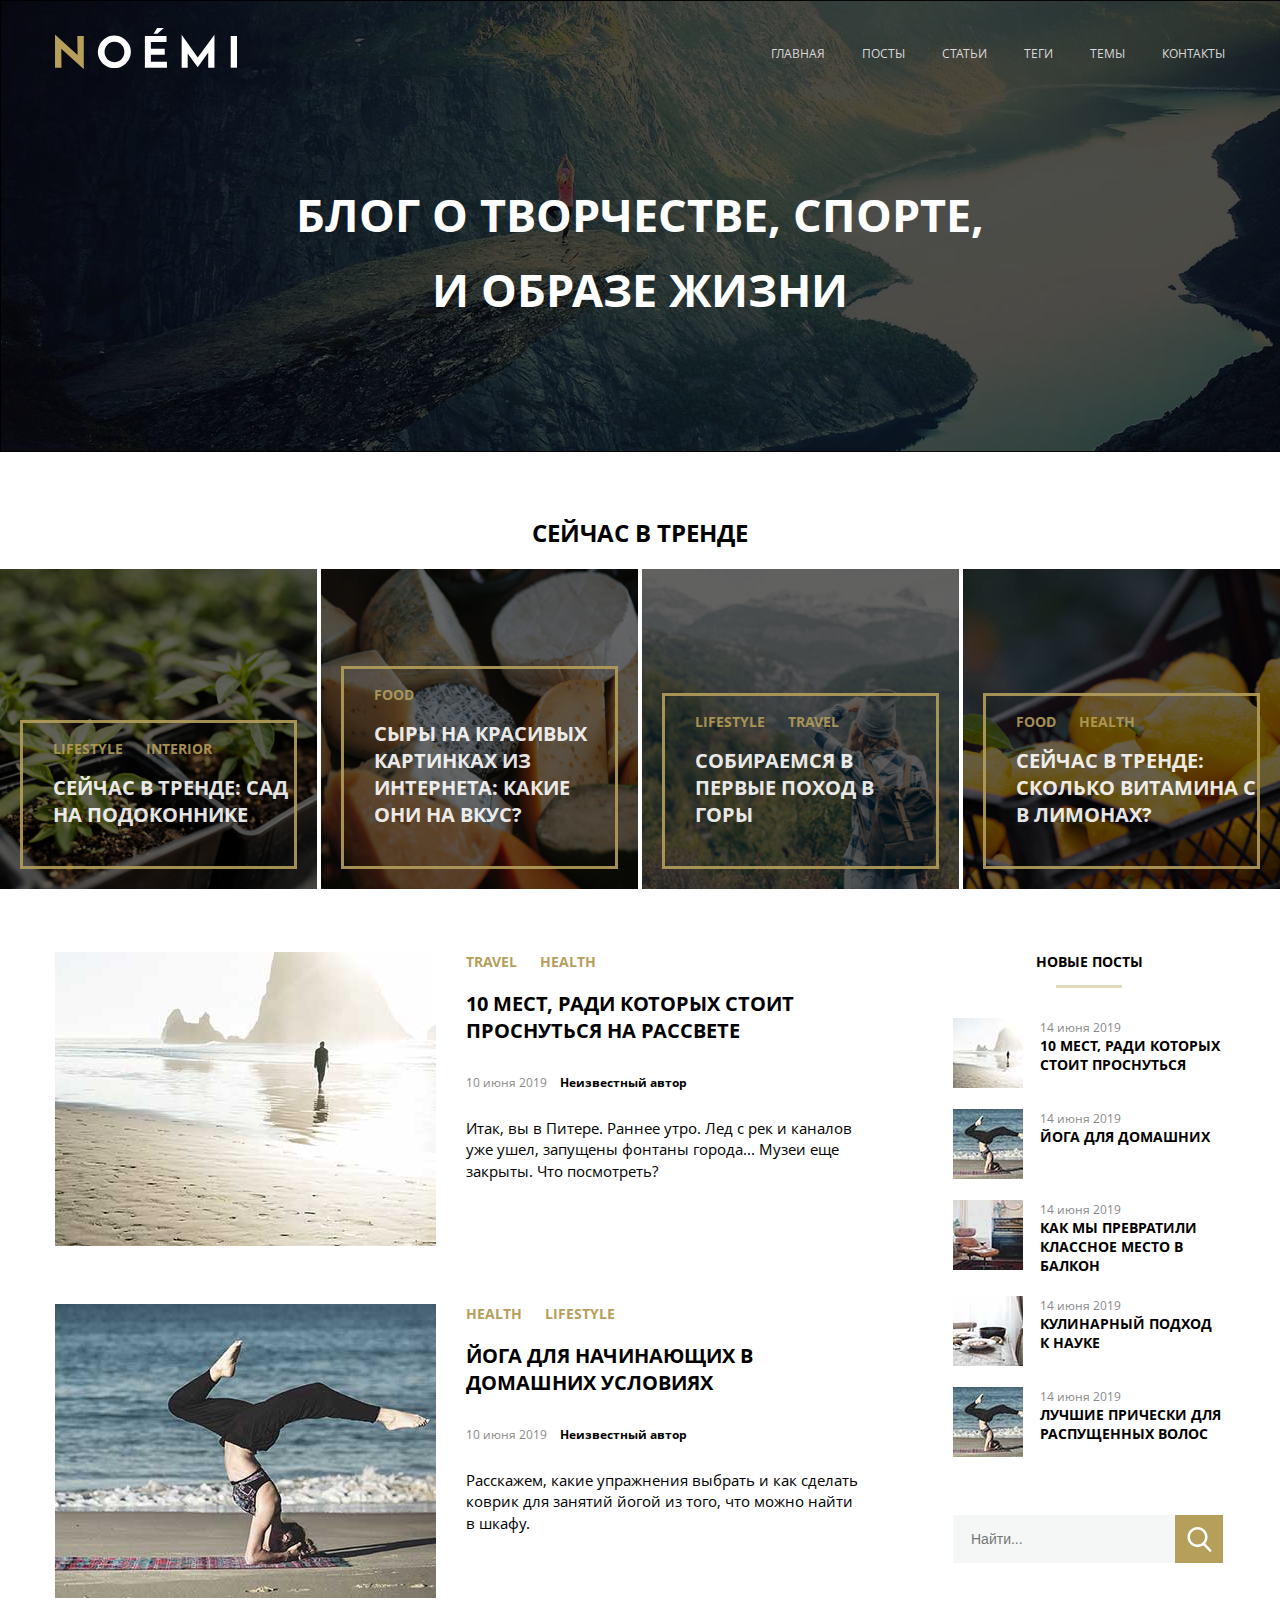
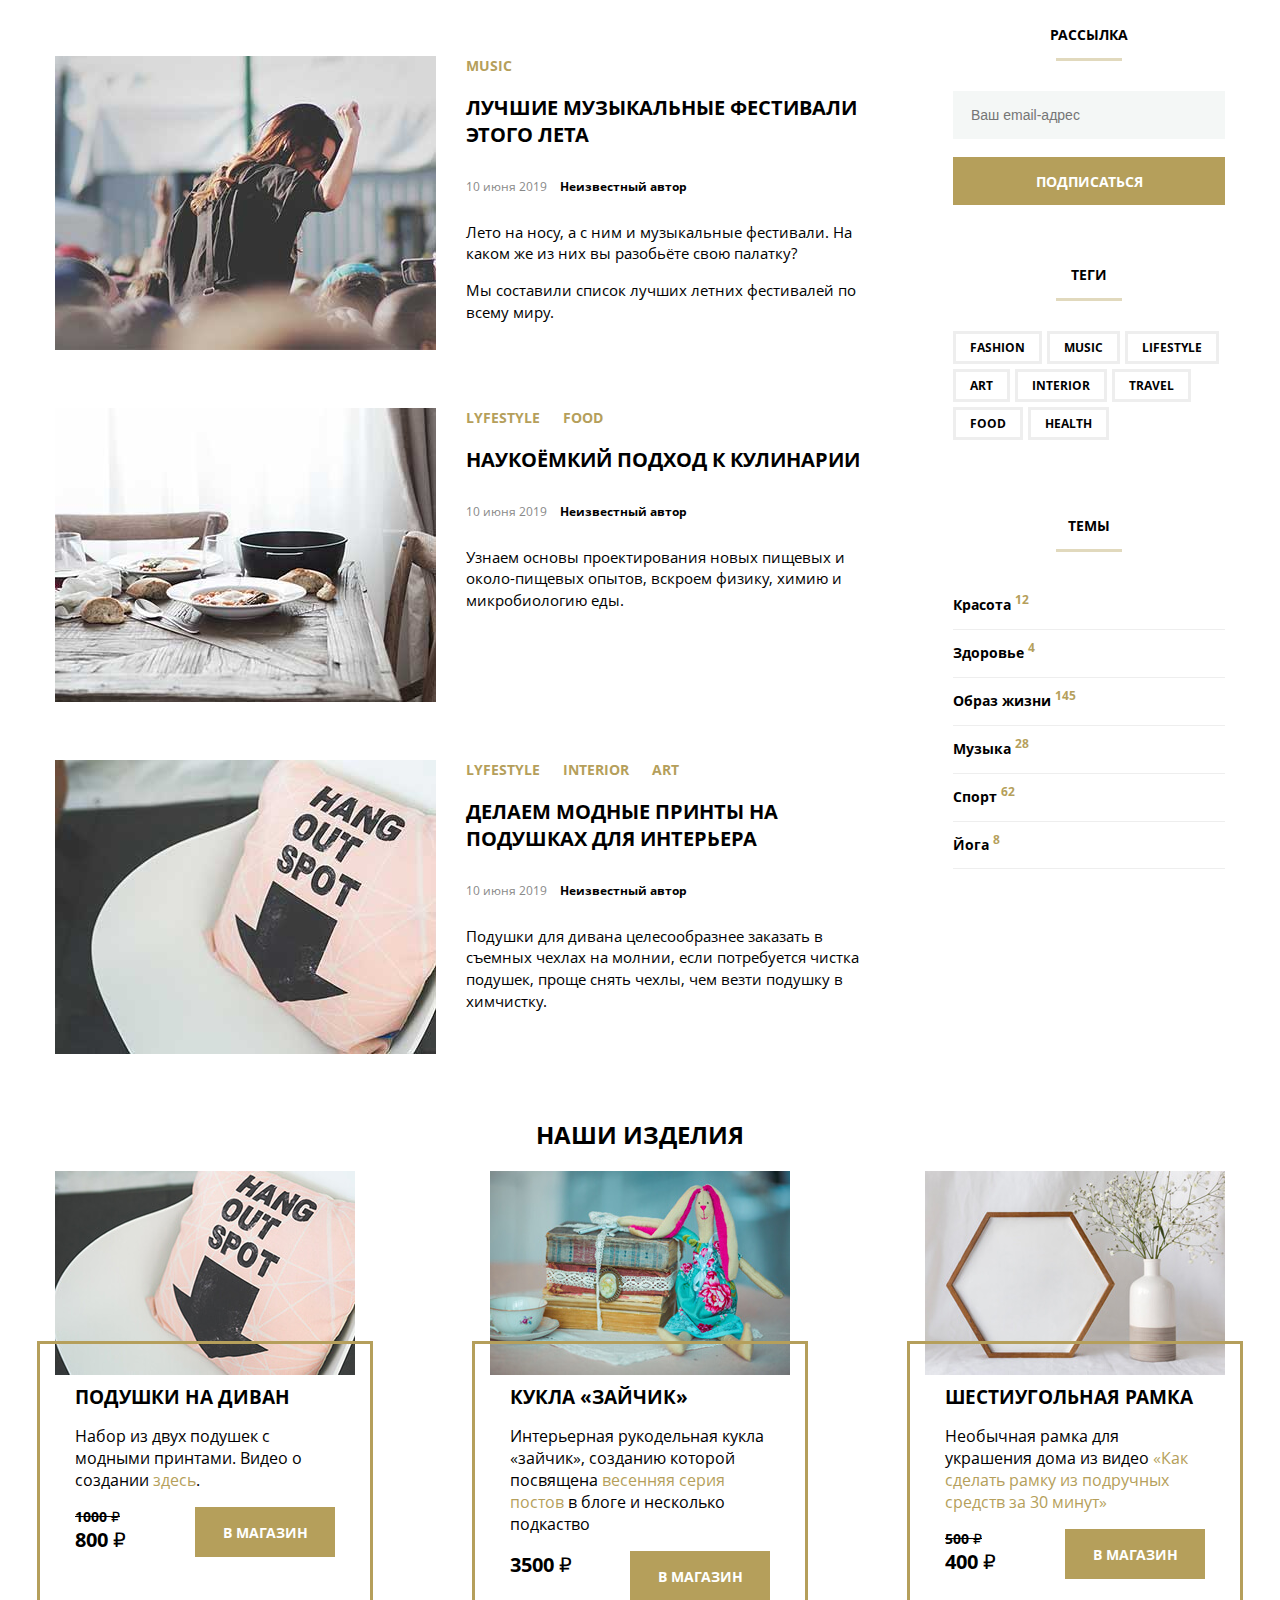
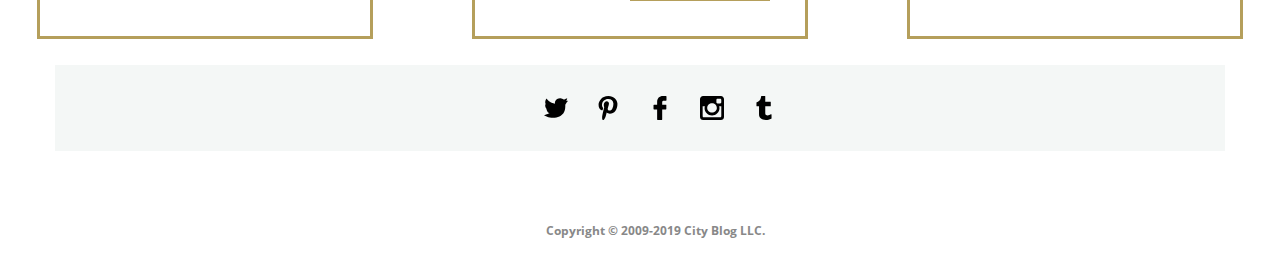
==== commit 47905707: "Adaptive Mobile Tablet PC" ====
--- a/index.html
+++ b/index.html
@@ -52,7 +52,7 @@
     </header>
     <!-- Блок "Сейчас в Тренде"-->
     <aside class="trends-container">
-      <h2 class="trends-title title_decorline">Сейчас в тренде</h2>
+      <h2 class="trends-title title_decorline-big">Сейчас в тренде</h2>
       <section class="trends">
         <article class="trend block-garden">
           <div class="trend-info">
@@ -499,7 +499,7 @@
       </div>
       <!-- Блок Наши изделья-->
       <div class="products-container">
-        <h2 class="trends-title title_decorline">Наши изделия</h2>
+        <h2 class="trends-title title_decorline-big">Наши изделия</h2>
         <section class="products">
           <article class="product">
             <picture class="product-imgbox">
--- a/CSS/style.css
+++ b/CSS/style.css
@@ -141,6 +141,9 @@
 
 .trend-list-item {
   display: inline-block;
+}
+.trend-list-item:nth-child(n + 2) {
+  margin-left: 19px;
 }
 
 .trend-title-link {
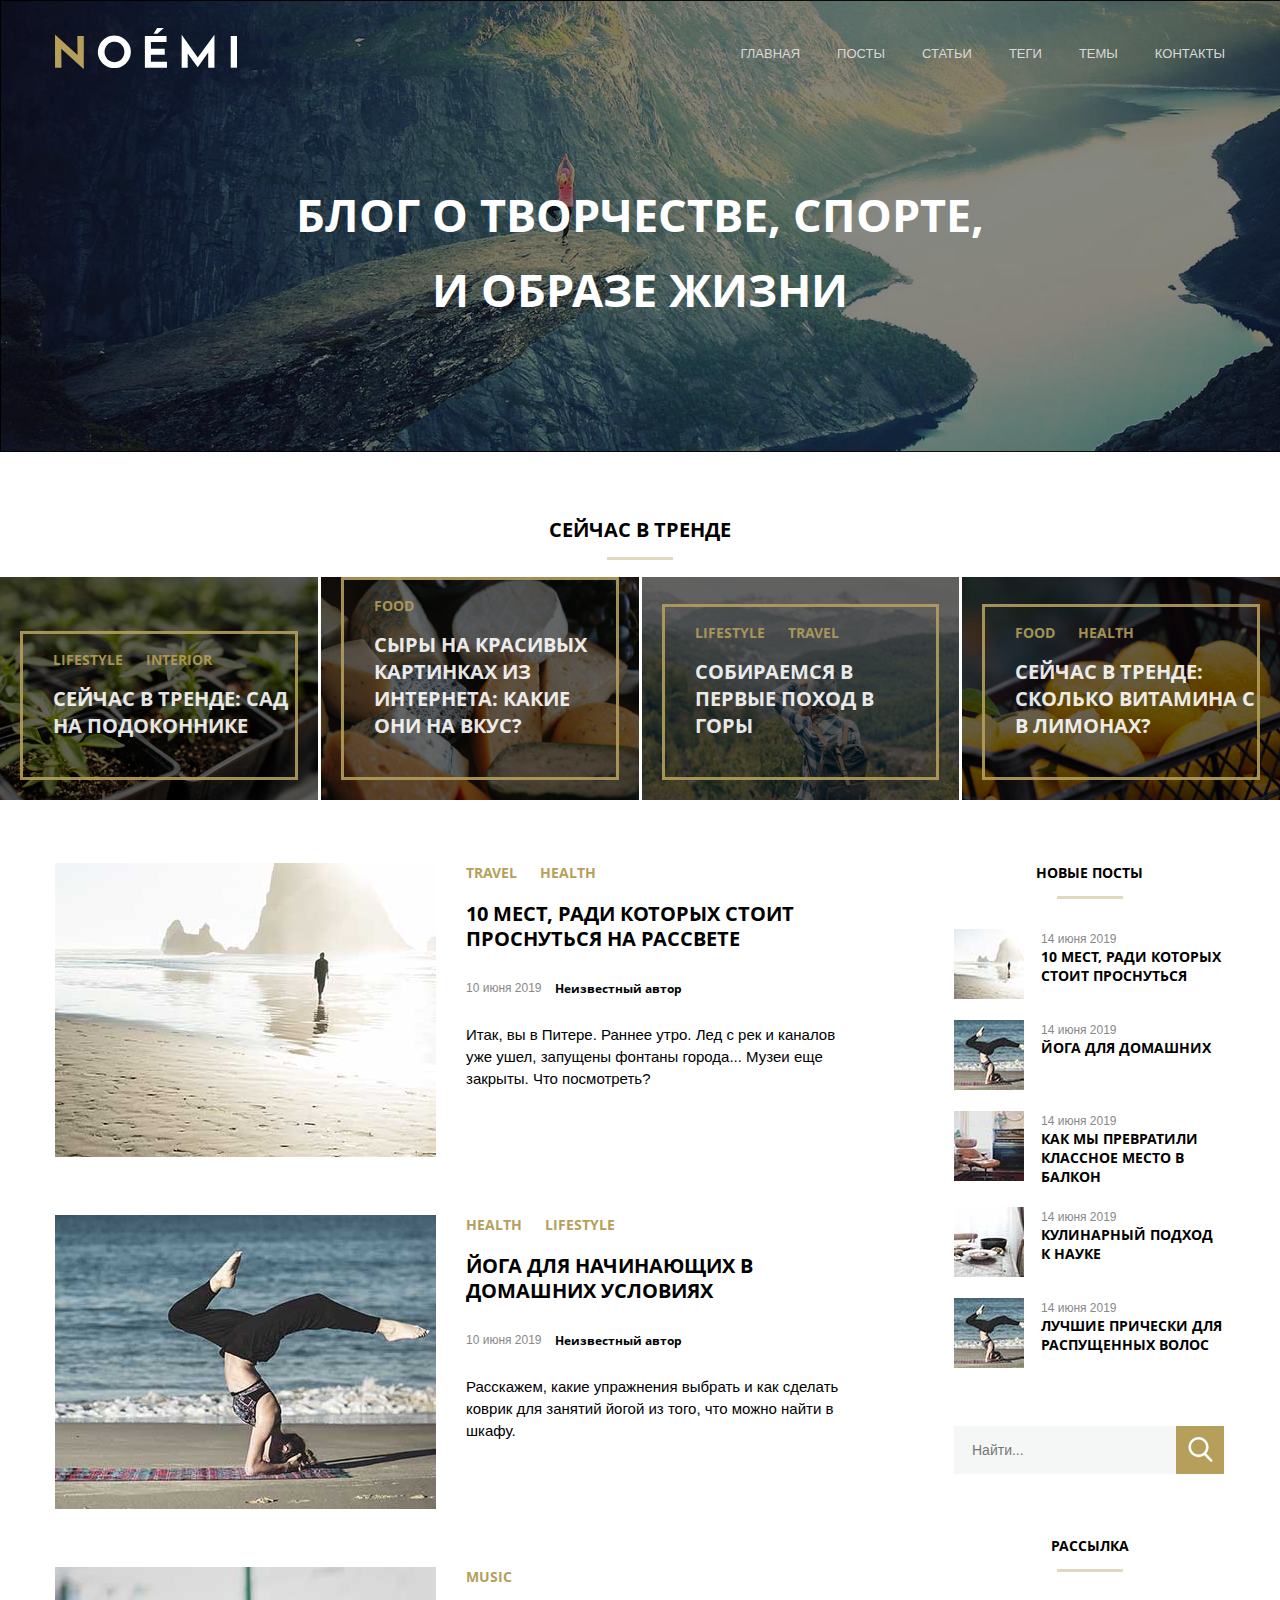
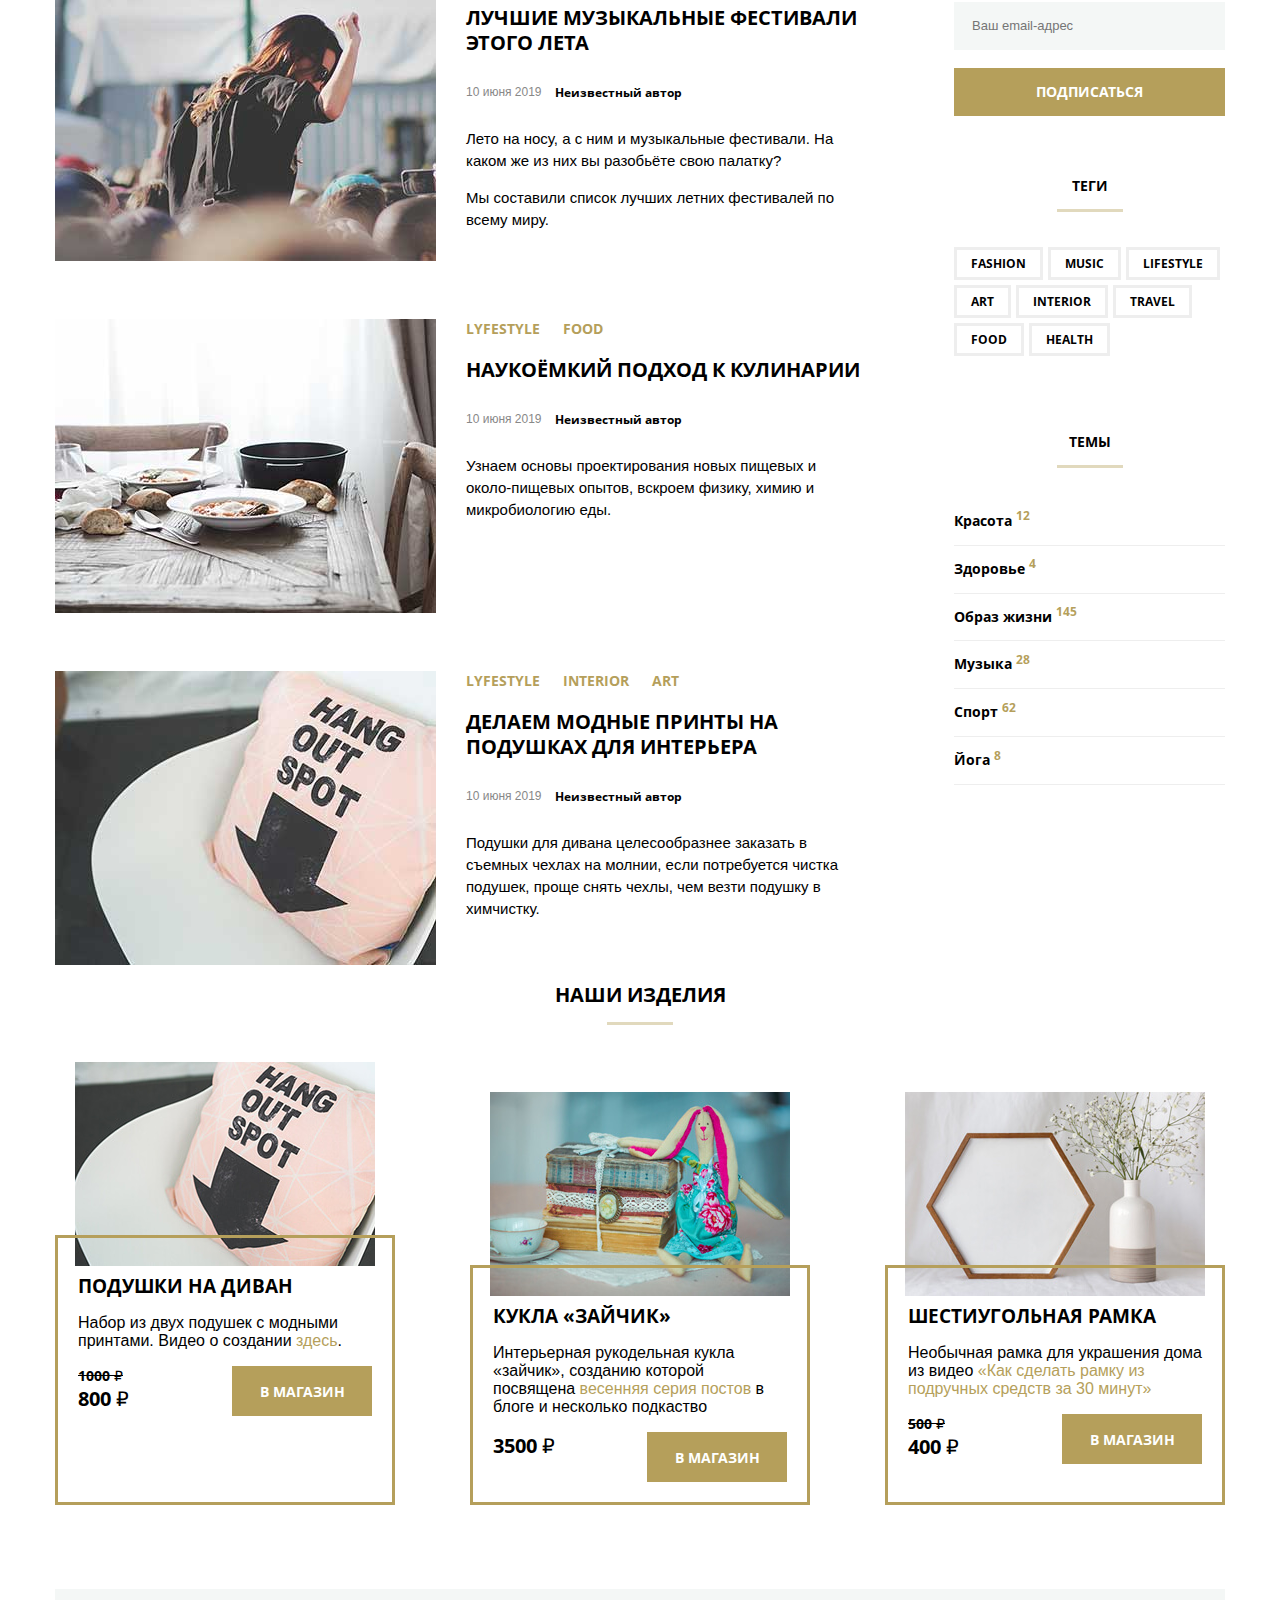
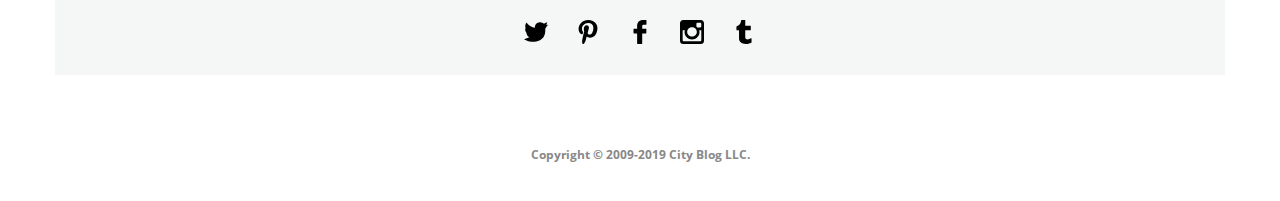
==== commit eac77ffa: "Add files via upload" ====
--- a/index.html
+++ b/index.html
@@ -6,6 +6,7 @@
     <meta name="viewport" content="width=device-width, initial-scale=1.0" />
     <title>Diplom Nurlan A.</title>
     <link rel="stylesheet" href="CSS/style.css" />
+    <link rel="shortcut icon" href="../SVG/form-circle.svg" type="image/png">
   </head>
   <body>
     <!-- Шапка сайта-->
--- a/CSS/style.css
+++ b/CSS/style.css
@@ -1,5 +1,6 @@
+/* Шрифты */
 @font-face {
-  font-family: opensans-regular;
+  font-family: opensans-regular, Arial, sans-serif;
   src: url(../fonts/OpenSans-Regular.woff);
   font-weight: 400;
   font-style: normal;
@@ -18,21 +19,21 @@
 html {
   margin: 0;
 }
-
 input {
   -webkit-appearance: none;
   -webkit-border-radius: 0;
 }
 
+/* БЛОК Шапка сайта */
 .header {
   width: 100%;
   height: 100%;
+  background-image: url("../images/banner-mobile.jpg");
   position: relative;
   background-size: cover;
   background-repeat: no-repeat;
   background-color: #666666;
 }
-
 .header::after {
   content: "";
   background-color: #000000;
@@ -41,17 +42,25 @@
   left: 0;
   right: 0;
   bottom: 0;
-  opacity: 0.7;
+  opacity: 0.47;
 }
 
 .header-container {
-  position: relative;
-  display: flex;
+  display: flex;
+  box-sizing: border-box;
   padding-left: 15px;
   padding-right: 15px;
+  padding-top: 32px;
+  justify-content: space-between;
+  position: relative;
   z-index: 1;
 }
 
+.header-logo {
+  box-sizing: border-box;
+}
+
+/* Блок БУРГЕР МЕНЮ*/
 .burger_button {
   display: flex;
   position: relative;
@@ -96,16 +105,36 @@
 .welcome-title {
   position: relative;
   z-index: 3;
+  font-family: opensans-bold, Arial, sans-serif;
+  text-transform: uppercase;
+  text-align: center;
   color: #ffffff;
-  font-family: opensans-bold, Arial, sans-serif;
-  text-transform: uppercase;
+  line-height: 2.58;
+  font-size: 26px;
+  padding: 0 15px 230px 15px;
+}
+
+/* БЛОК сейчас в тренде */
+.trends-container {
+  margin-top: 64px;
+}
+
+.trends-title {
+  font-family: opensans-bold, Arial, sans-serif;
   text-align: center;
-}
-
-.trends-title {
-  font-family: opensans-bold, Arial, sans-serif;
-  text-align: center;
-  text-transform: uppercase;
+  font-size: 16px;
+  text-transform: uppercase;
+}
+
+.title_decorline-big::after {
+  content: "";
+  display: flex;
+  width: 66px;
+  height: 3px;
+  margin-top: 14px;
+  margin-left: auto;
+  margin-right: auto;
+  background-color: #e1d9bd;
 }
 
 .trend {
@@ -114,7 +143,6 @@
   background-color: #eff6f1;
   position: relative;
 }
-
 .trend::after {
   content: "";
   background-color: #000000;
@@ -123,12 +151,14 @@
   left: 0;
   right: 0;
   bottom: 0;
-  opacity: 0.6;
+  opacity: 0.60;
 }
 
 .trend-info {
+  align-items: flex-end;
   position: relative;
   box-sizing: border-box;
+  margin: 60px 20px 20px 20px;
   padding: 0px 0px 38px 30px;
   border: 3px solid #b59f5b;
   opacity: 0.89;
@@ -146,11 +176,34 @@
   margin-left: 19px;
 }
 
+.trend-title {
+  margin-bottom: 0;
+  margin-top: 0;
+}
+
 .trend-title-link {
+  font-size: 14px;
   font-family: opensans-bold, Arial, sans-serif;
   color: #ffffff;
   text-transform: uppercase;
   text-decoration: none;
+  
+}
+.trend-title-link:hover {
+  color:#b59f5b;
+}
+
+/* БЛОКИ ССЫЛКАМИ ТЕГОВ*/
+.tag_links {
+  font-size: 14px;
+  font-family: opensans-bold, Arial, sans-serif;
+  margin: 0;
+  text-transform: uppercase;
+  color: #b59f5b;
+  text-decoration: none;
+}
+.tag_links:hover {
+  border-bottom: 1px solid #b59f5b;
 }
 
 .block-cheese {
@@ -171,14 +224,6 @@
 .block-health {
   background-image: url(../images/trend4.jpg);
   background-size: cover;
-}
-
-.tag_links {
-  font-family: opensans-bold, Arial, sans-serif;
-  margin: 0;
-  text-transform: uppercase;
-  color: #b59f5b;
-  text-decoration: none;
 }
 
 .container {
@@ -187,6 +232,11 @@
   padding-right: 15px;
 }
 
+/* БЛОК посты */
+.post-img {
+  background-color: #eff6f1;
+}
+
 .post-list {
   padding: 0;
   margin-top: 0;
@@ -196,12 +246,20 @@
   display: inline-block;
   list-style-type: none;
 }
+.post-list-item:nth-child(n + 2) {
+  margin-left: 10px;
+}
 
 .post-title-link {
   font-family: opensans-bold, Arial, sans-serif;
+  line-height: 1.25;
+  font-size: 16px;
   color: #000000;
   text-transform: uppercase;
   text-decoration: none;
+}
+.post-title-link:hover {
+  color: #b59f5b;
 }
 
 .date-author {
@@ -210,20 +268,30 @@
 
 .post-date {
   color: #888888;
+  font-size: 12px;
   font-family: opensans-regular, Arial, sans-serif;
+  line-height: 3.33;
 }
 
 .post-author {
   font-family: opensans-bold, Arial, sans-serif;
+  margin-top: 0;
+  margin-left: 13px;
+  font-size: 12px;
+  line-height: 3.33;
   font-style: normal;
 }
 
 .post-text {
   font-family: opensans-regular, Arial, sans-serif;
-}
-
+  font-size: 14px;
+  line-height: 1.42;
+}
+
+/* БЛОК сайдбар */
 .sidebar-caption-title {
   font-family: opensans-bold, Arial, sans-serif;
+  font-size: 16px;
   text-align: center;
   text-transform: uppercase;
   margin-top: 0;
@@ -248,7 +316,7 @@
   margin-top: 21px;
 }
 
-.latest-preview {
+.latest-img {
   width: 70px;
   height: 70px;
   background-color: #eff6f1;
@@ -257,11 +325,11 @@
 .latest-info {
   box-sizing: border-box;
   padding-left: 17px;
-  padding-right: 1px;
 }
 
 .latest-date {
   color: #888888;
+  font-size: 12px;
   font-family: opensans-regular, Arial, sans-serif;
 }
 
@@ -270,13 +338,18 @@
 }
 .latest-title-link {
   display: block;
+  font-size: 14px;
   font-family: opensans-bold, Arial, sans-serif;
   margin-top: 0;
   text-transform: uppercase;
   text-decoration: none;
   color: #000000;
 }
-
+.latest-title-link:hover {
+  color: #b59f5b;
+}
+
+/* БЛОК поисковик */
 .search {
   display: flex;
   margin-top: 58px;
@@ -286,7 +359,11 @@
 .search-field {
   box-sizing: border-box;
   border: none;
+  padding: 10px 18px 10px 18px;
+  margin: 0;
   display: inline-block;
+  font-size: 13px;
+  height: 48px;
   background-color: #f4f7f6;
 }
 .search-field:focus {
@@ -297,26 +374,41 @@
 .search-button {
   display: block;
   background-color: #b59f5b;
+  width: 48px;
+  height: 48px;
   border: none;
   background-image: url("../SVG/search.svg");
   background-repeat: no-repeat;
+  background-size: 25px;
   background-position: center;
 }
-
-.search-text,
-.subscribe-text {
+.search-button:hover {
+  background-color: #323232;
+}
+
+.search-text, .subscribe-text {
   width: 1px;
   height: 1px;
   clip: rect(1px, 1px, 1px, 1px);
   position: absolute;
 }
 
+/* БЛОК подписки */
+.subscribe-container {
+  margin-bottom: 60px;
+}
+
 .subscribe-field {
-  width: 100%;
   display: inline-block;
   box-sizing: border-box;
+  width: 100%;
+  height: 48px;
+  padding: 10px 18px 10px 18px;
+  margin: 0;
   border: none;
+  font-size: 13px;
   background-color: #f4f7f6;
+  background-position: left 20px center;
 }
 .subscribe-field:focus {
   outline: none;
@@ -324,14 +416,22 @@
 }
 
 .subscribe-submit {
+  text-transform: uppercase;
+  font-size: 14px;
+  font-family: opensans-bold, Arial, sans-serif;
+  margin-top: 18px;
   width: 100%;
-  text-transform: uppercase;
-  font-family: opensans-bold, Arial, sans-serif;
+  height: 48px;
   border: none;
   color: white;
   background-color: #b59f5b;
-}
-
+  cursor: pointer;
+}
+.subscribe-submit:hover {
+  background-color: #323232;
+}
+
+/* БЛОК теги */
 .tags-list {
   display: flex;
   flex-wrap: wrap;
@@ -340,6 +440,8 @@
 
 .tag-list-item {
   list-style-type: none;
+  margin-right: 5px;
+  margin-top: 5px;
 }
 
 .tag-link {
@@ -352,12 +454,12 @@
   text-decoration: none;
   text-transform: uppercase;
 }
-
-.categores-container {
-  padding-left: 0;
-  margin-bottom: 60px;
-}
-
+.tag-link:hover {
+  border: 3px solid #b59f5b;
+  color: #000000;
+}
+
+/* БЛОК темы */
 .categores-list {
   padding: 0;
 }
@@ -375,6 +477,9 @@
   font-size: 14px;
   text-decoration: none;
 }
+.categore-link:hover {
+  color: #b59f5b;
+}
 
 .categore-velue {
   padding-left: 4px;
@@ -385,16 +490,26 @@
   vertical-align: super;
 }
 
-.products-container {
-  margin-top: 64px;
-}
+/* БЛОК наши изделья */
+.products {
+  padding: 20px;
+}
+
+.product {
+  display: flex;
+  flex-direction: column;
+}
+
 
 .product-body {
-  box-sizing: border-box;
-  margin-right: 20px;
-  margin-left: 20px;
-  outline: 3px solid #b59f5b;
-  outline-offset: 35px;
+  margin-top: -35px;
+  padding-right: 20px;
+  padding-left: 20px;
+  padding-bottom: 20px;
+  padding-top: 30px;
+  margin-left: -20px;
+  margin-right: -20px;
+  border: 3px solid #b59f5b;
   font-family: opensans-regular, Arial, sans-serif;
   flex-grow: 1;
 }
@@ -411,8 +526,12 @@
   text-decoration: none;
   font-family: opensans-regular, Arial, sans-serif;
 }
+.product-text-link:hover {
+  border-bottom: 1px solid #b59f5b;
+}
 
 .product-price {
+  font-family: opensans-bold;
   font-size: 20px;
 }
 
@@ -438,15 +557,24 @@
   font-size: 14px;
   background-color: #b59f5b;
 }
+.product-button:hover {
+  background-color: #323232;
+}
 
 .product-footer {
   justify-content: space-between;
   display: flex;
 }
 
+/*БЛОК подвал сайта*/
+.socials-container {
+  margin-top: 64px;
+}
+
 .socials-list {
   display: flex;
   justify-content: center;
+  padding: 31px;
   background-color: #f4f7f6;
 }
 
@@ -503,13 +631,14 @@
 }
 
 @media (min-width: 330px) and (max-width: 640px) {
-  .header {
-    background-image: url("../images/banner-mobile.jpg");
+  .trends-container, .container, .sidebar, 
+  .subscribe-container, .tags-container, .categores-container,
+  .products-container, .footer {
+    margin-top: 44px;
   }
 
   .header-container {
     flex-direction: column-reverse;
-    padding-top: 32px;
   }
 
   .header-logo_box {
@@ -517,10 +646,6 @@
     margin-top: 80px;
   }
 
-  .header-logo {
-    box-sizing: border-box;
-  }
-
   .menu {
     display: flex;
     justify-content: flex-end;
@@ -530,118 +655,35 @@
     display: none;
   }
 
-  .welcome-title {
-    line-height: 1.38;
-    font-size: 26px;
-    padding: 0 15px 230px 15px;
-  }
-
-  .trend-title-link {
-    font-size: 20px;
+  .trend {
+    margin-bottom: 3px;
   }
 
   .post {
-    margin-top: 50px;
+    margin-top: 34px;
     border-bottom: 2px solid #eeeeee;
   }
 
-  .tag_links {
-    font-size: 14px;
-  }
-
   .post-img {
     width: 100%;
   }
 
-  .post-list-item:nth-child(n + 2) {
-    margin-left: 10px;
-  }
-
-  .post-title-link {
-    font-size: 20px;
-  }
-
-  .post-date {
-    font-size: 12px;
-    line-height: 3.33;
-  }
-
-  .post-author {
-    margin-top: 0;
-    margin-left: 13px;
-    font-size: 12px;
-    line-height: 3.33;
-  }
-
-  .post-text {
-    font-size: 15px;
-    line-height: 1.46;
-  }
-
-  .sidebar-caption-title {
-    font-size: 14px;
-  }
-
-  .latest-date {
-    font-size: 12px;
-  }
-
-  .latest-title-link {
-    font-size: 14px;
-  }
-
   .search-group {
     width: 100%;
   }
 
   .search-field {
     width: 100%;
-    padding: 10px 18px 10px 18px;
-    margin: 0;
-    font-size: 14px;
-    height: 48px;
-  }
-
-  .search-button {
-    width: 48px;
-    height: 48px;
-    background-size: 25px;
-  }
-
-  .subscribe-container {
-    margin-bottom: 60px;
   }
 
   .subscribe-field {
     width: 100%;
-    height: 48px;
-    padding: 10px 18px 10px 18px;
-    margin: 0;
-    font-size: 14px;
-    background-position: left 20px center;
-  }
-
-  .subscribe-submit {
-    font-size: 14px;
-    margin-top: 18px;
-    width: 100%;
-    height: 48px;
-  }
-
-  .tags-container {
-    margin-bottom: 60px;
-  }
-
-  .tag-list-item:nth-child(n + 1) {
-    margin-right: 5px;
-  }
-  .tag-list-item:nth-child(n + 5) {
-    margin-top: 5px;
-  }
-
-  .socials-list {
-    padding: 31px;
-  }
+  }
+
+  .product-img {
+    width: 100%;
+  }
+
 }
 
 @media (min-width: 641px) and (max-width: 1199px) {
@@ -650,8 +692,117 @@
   }
 
   .header-container {
+    margin: 0 20px;
     padding-top: 32px;
     justify-content: space-between;
+  }
+
+  .header-logo {
+    width: 182px;
+  }
+
+  .menu-list {
+    display: none;
+  }
+
+  .trends {
+    display: flex;
+    width: 100%;
+    flex-wrap: wrap;
+  }
+
+  .trend {
+    width: 49.8%;
+    height: 320px;
+  }
+  .trend:nth-child(2n - 1) {
+    margin-bottom: 3px;
+  }
+  .trend:nth-child(2n + 1) {
+    margin-right: 3px;
+  }
+
+  .trend-info {
+    margin: 20px 20px 20px 20px;
+    padding: 0px 0px 38px 30px;
+  }
+
+  .post {
+    margin-top: 34px;
+    border-bottom: 2px solid #eeeeee;
+  }
+
+  .post-img {
+    width: 100%;
+  }
+
+  .container {
+    margin: 0 20px;
+  }
+
+  .content-field {
+    display: flex;
+    width: 100%;
+  }
+
+  .post-lists {
+    width: 60%;
+    display: flex;
+    flex-direction: column;
+  }
+
+  .sidebar {
+    width: 40%;
+    display: flex;
+    flex-direction: column;
+    margin-left: 30px;
+  }
+
+  .search-group {
+    width: 100%;
+  }
+
+  .search-field {
+    width: 100%;
+  }
+
+  .subscribe-field {
+    width: 100%;
+  }
+
+  .products {
+    display: flex;
+    flex-wrap: wrap;
+    justify-content: space-between;
+  }
+
+  .product {
+    width: 46%;
+  }
+  .product:nth-child(n + 3) {
+    margin-top: 30px;
+  }
+
+  .product-img {
+    width: 100%;
+  }
+}
+
+@media (min-width: 1200px) {
+  .header {
+    background-image: url("../images/banner-bg.jpg");
+  }
+
+  .header-box {
+    display: flex;
+    justify-content: center;
+  }
+
+  .header-container {
+    width: 1200px;
+    display: flex;
+    padding-top: 28px;
+    padding-bottom: 30px;
   }
 
   .header-logo {
@@ -659,63 +810,6 @@
     box-sizing: border-box;
   }
 
-  .menu-list {
-    display: none;
-  }
-
-  .trends {
-    display: flex;
-    width: 100%;
-    height: 320px;
-    flex-wrap: wrap;
-  }
-
-  .trend {
-    width: 50%;
-  }
-
-  .content-field {
-    display: flex;
-    width: 100%;
-  }
-
-  .post-lists {
-    width: 60%;
-    display: flex;
-    flex-direction: column;
-  }
-
-  .sidebar {
-    width: 40%;
-    display: flex;
-    flex-direction: column;
-    margin-left: 30px;
-  }
-}
-
-@media (min-width: 1200px) {
-  .header {
-    background-image: url("../images/banner-bg.jpg");
-  }
-
-  .header-box {
-    display: flex;
-    justify-content: center;
-  }
-
-  .header-container {
-    width: 1200px;
-    box-sizing: border-box;
-    padding-top: 28px;
-    padding-bottom: 30px;
-    justify-content: space-between;
-  }
-
-  .header-logo {
-    width: 182px;
-    box-sizing: border-box;
-  }
-
   .burger_button {
     display: none;
   }
@@ -733,7 +827,7 @@
 
   .menu-link {
     font-family: opensans-regular, Arial, sans-serif;
-    font-size: 12px;
+    font-size: 13px;
     color: #d9d9d8;
     text-decoration: none;
     text-transform: uppercase;
@@ -741,6 +835,10 @@
   .menu-link:hover {
     color: #ffffff;
     border-bottom: 1px solid #ffffff;
+  }
+
+  .menu {
+    display: flex;
   }
 
   .welcome-title-container {
@@ -755,41 +853,31 @@
     padding: 40px 15px 94px 15px;
   }
 
-  .trends-container {
-    margin-top: 64px;
-  }
-
   .trends {
     display: flex;
     width: 100%;
-    height: 320px;
   }
 
   .trend {
     width: 25%;
-    height: 100%;
   }
   .trend:nth-child(2n + 2),
   .trend:nth-child(5n + 3) {
-    margin-left: 4px;
+    margin-left: 3px;
+  }
+
+  .title_decorline-big {
+    font-size: 20px;
   }
 
   .trend-info {
-    align-items: flex-end;
-    margin: 20px 20px 20px 20px;
+    margin: 0px 20px 20px 20px;
     padding: 0px 0px 38px 30px;
-    border: 3px solid #b59f5b;
-  }
-
-  .trend-title {
-    margin-bottom: 0;
-    margin-top: 0;
   }
 
   .trend-title-link {
     font-size: 20px;
   }
-
   .container {
     max-width: 1200px;
     margin-top: 63px;
@@ -817,7 +905,6 @@
   .post-preview {
     width: 381px;
     height: 294px;
-    background-color: #eff6f1;
   }
 
   .post-info {
@@ -830,30 +917,8 @@
     margin-left: 19px;
   }
 
-  .tag_links {
-    font-size: 14px;
-  }
-  .tag_links:hover {
-    border-bottom: 1px solid #b59f5b;
-  }
-
   .post-title-link {
     font-size: 20px;
-  }
-  .post-title-link:hover {
-    color: #b59f5b;
-  }
-
-  .post-date {
-    font-size: 12px;
-    line-height: 3.33;
-  }
-
-  .post-author {
-    margin-top: 0;
-    margin-left: 13px;
-    font-size: 12px;
-    line-height: 3.33;
   }
 
   .post-text {
@@ -861,7 +926,6 @@
     line-height: 1.46;
   }
 
-  /* БЛОК сайдбар */
   .sidebar {
     width: 272px;
     display: flex;
@@ -871,18 +935,6 @@
 
   .sidebar-caption-title {
     font-size: 14px;
-    margin-top: 0;
-    margin-bottom: 30px;
-  }
-
-  .title_decorline::after {
-    width: 66px;
-    height: 3px;
-    margin-top: 14px;
-  }
-
-  .latest-post:nth-child(n + 3) {
-    margin-top: 21px;
   }
 
   .latest-preview {
@@ -891,22 +943,11 @@
     background-color: #eff6f1;
   }
 
+
   .latest-info {
     width: 201px;
     padding-left: 17px;
     padding-right: 1px;
-  }
-
-  .latest-date {
-    font-size: 12px;
-  }
-
-  .latest-title-link {
-    font-size: 14px;
-    margin-top: 0;
-  }
-  .latest-title-link:hover {
-    color: #b59f5b;
   }
 
   .search {
@@ -922,82 +963,10 @@
     height: 48px;
   }
 
-  .search-button {
-    width: 48px;
-    height: 48px;
-    background-size: 25px;
-  }
-  .search-button:hover {
-    background-color: #323232;
-  }
-
-  .subscribe-container {
-    margin-bottom: 60px;
-  }
-
-  .subscribe-field {
-    height: 48px;
-    padding: 10px 18px 10px 18px;
-    margin: 0;
-    font-size: 14px;
-    background-position: left 20px center;
-  }
-
-  .subscribe-submit {
-    font-size: 14px;
-    margin-top: 18px;
-    width: 272px;
-    height: 48px;
-    cursor: pointer;
-  }
-  .subscribe-submit:hover {
-    background-color: #323232;
-  }
-
   .tags-container {
     margin-bottom: 60px;
   }
 
-  .tag-list-item:nth-child(n + 1) {
-    margin-right: 5px;
-  }
-  .tag-list-item:nth-child(n + 4) {
-    margin-top: 5px;
-  }
-
-  .tag-link {
-    border: 3px solid #eeeeee;
-    padding: 5px 14px 5px 14px;
-    display: block;
-    color: #000000;
-    font-family: opensans-bold, Arial, sans-serif;
-    font-size: 12px;
-    text-decoration: none;
-    text-transform: uppercase;
-  }
-  .tag-link:hover {
-    border: 3px solid #b59f5b;
-    color: #000000;
-  }
-
-  .categore-link {
-    line-height: 3.35;
-    font-size: 14px;
-  }
-  .categore-link:hover {
-    color: #b59f5b;
-  }
-
-  .categore-velue {
-    padding-left: 4px;
-    font-size: 12px;
-    line-height: 3;
-  }
-
-  .products-container {
-    margin-top: 64px;
-  }
-
   .products {
     display: flex;
     justify-content: space-between;
@@ -1005,73 +974,9 @@
 
   .product {
     width: 300px;
-    display: flex;
-    flex-direction: column;
-  }
-
-  .product-body {
-    margin-right: 20px;
-    margin-left: 20px;
-    outline: 3px solid #b59f5b;
-    outline-offset: 35px;
-  }
-
-  .product-title {
-    margin-top: 5px;
-    margin-bottom: 5px;
-  }
-
-  .product-text-link:hover {
-    border-bottom: 1px solid #b59f5b;
-  }
-
-  .product-price {
-    font-size: 20px;
-  }
-
-  .old-price {
-    font-size: 14px;
-  }
-
-  .product-button {
-    font-family: opensans-bold, Arial, sans-serif;
-    border: none;
-    width: 140px;
-    height: 50px;
-    text-transform: uppercase;
-    color: #ffffff;
-    font-size: 14px;
-    background-color: #b59f5b;
-  }
-  .product-button:hover {
-    background-color: #323232;
-  }
-
-  .footer {
-    width: 1200px;
-  }
-
-  .socials-container {
-    width: 1170px;
-    margin-top: 64px;
-  }
-
-  .socials-list {
-    padding-top: 31px;
-    padding-bottom: 31px;
-  }
-
-  .social-link {
-    width: 24px;
-    height: 24px;
-    background-size: 24px;
-  }
-
-  .copyrights {
-    line-height: 3.33;
-    font-size: 12px;
-    margin-top: 60px;
-    margin-bottom: 26px;
+  }
+  .product:nth-child(n + 2) {
+    margin-top: 30px;
   }
 }
 
@@ -1253,4 +1158,4 @@
   height: 1px;
   clip: rect(1px, 1px, 1px, 1px);
   position: absolute;
-}
+}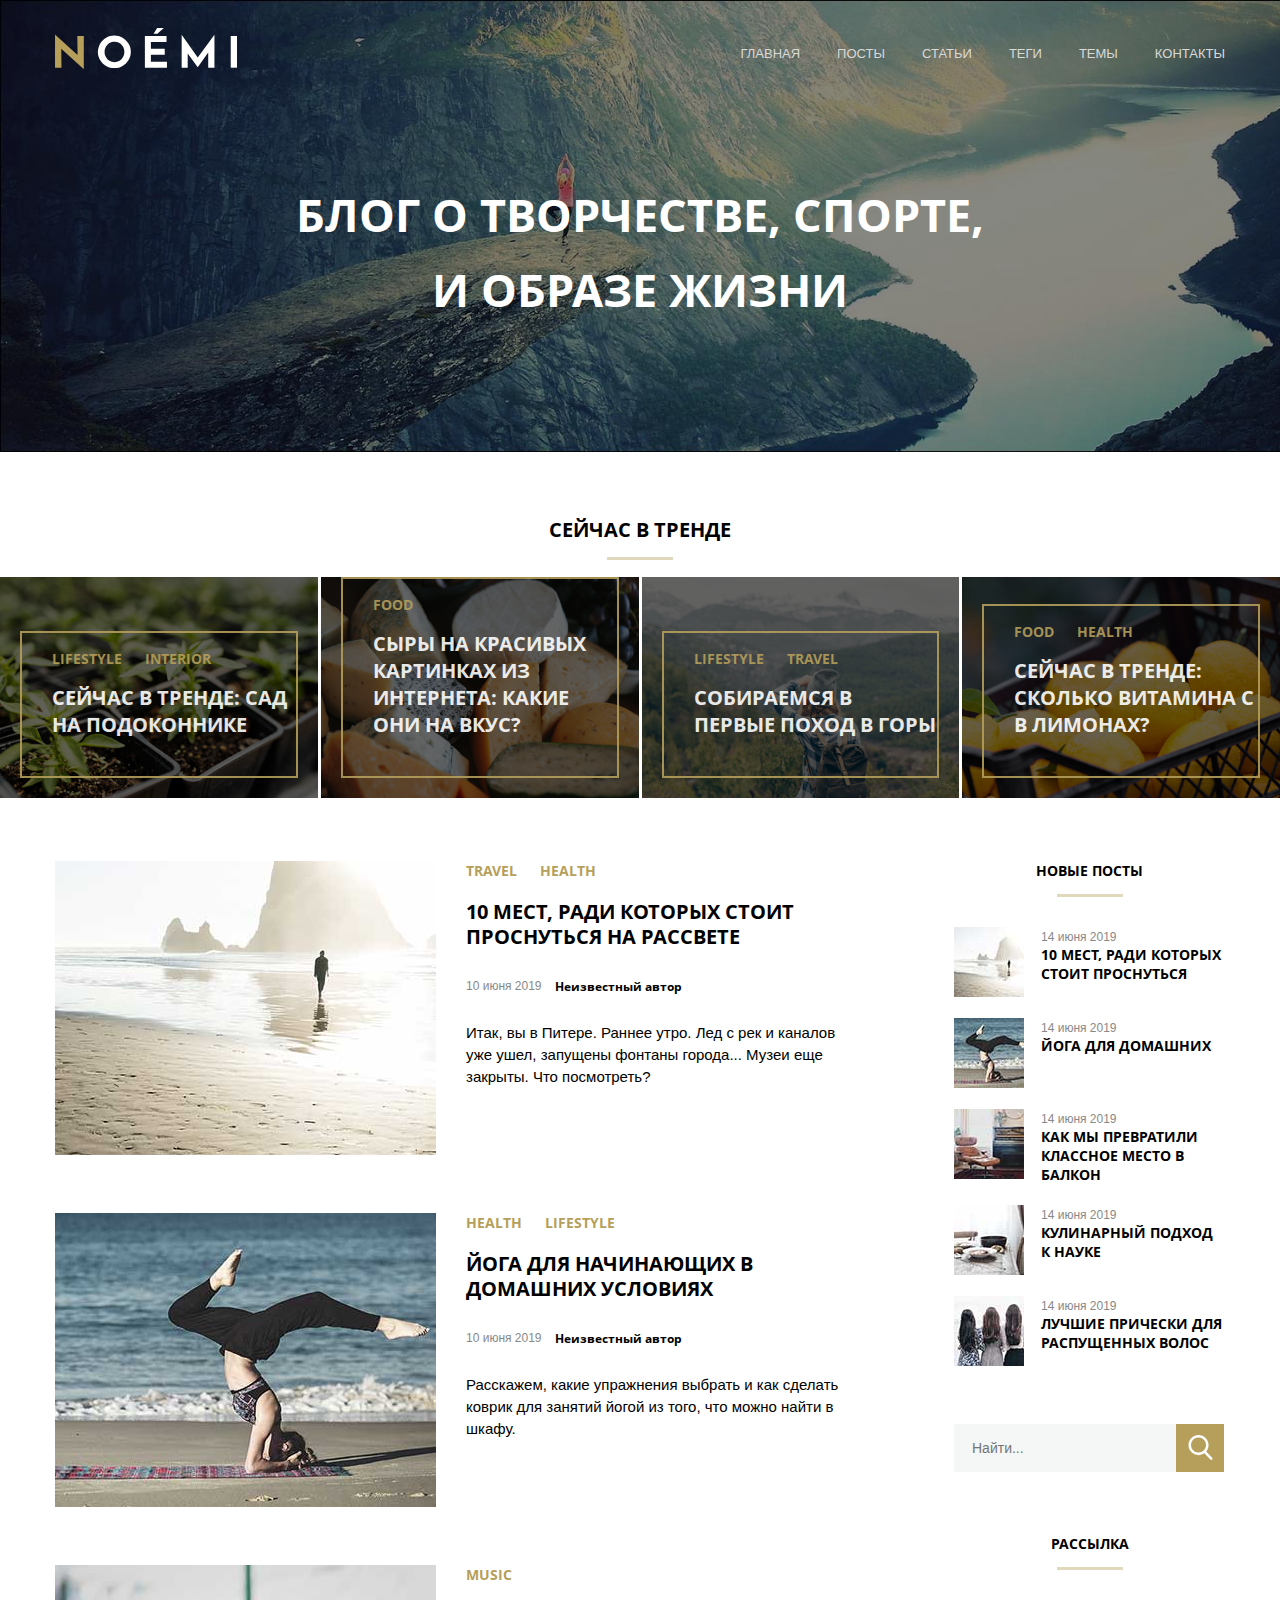
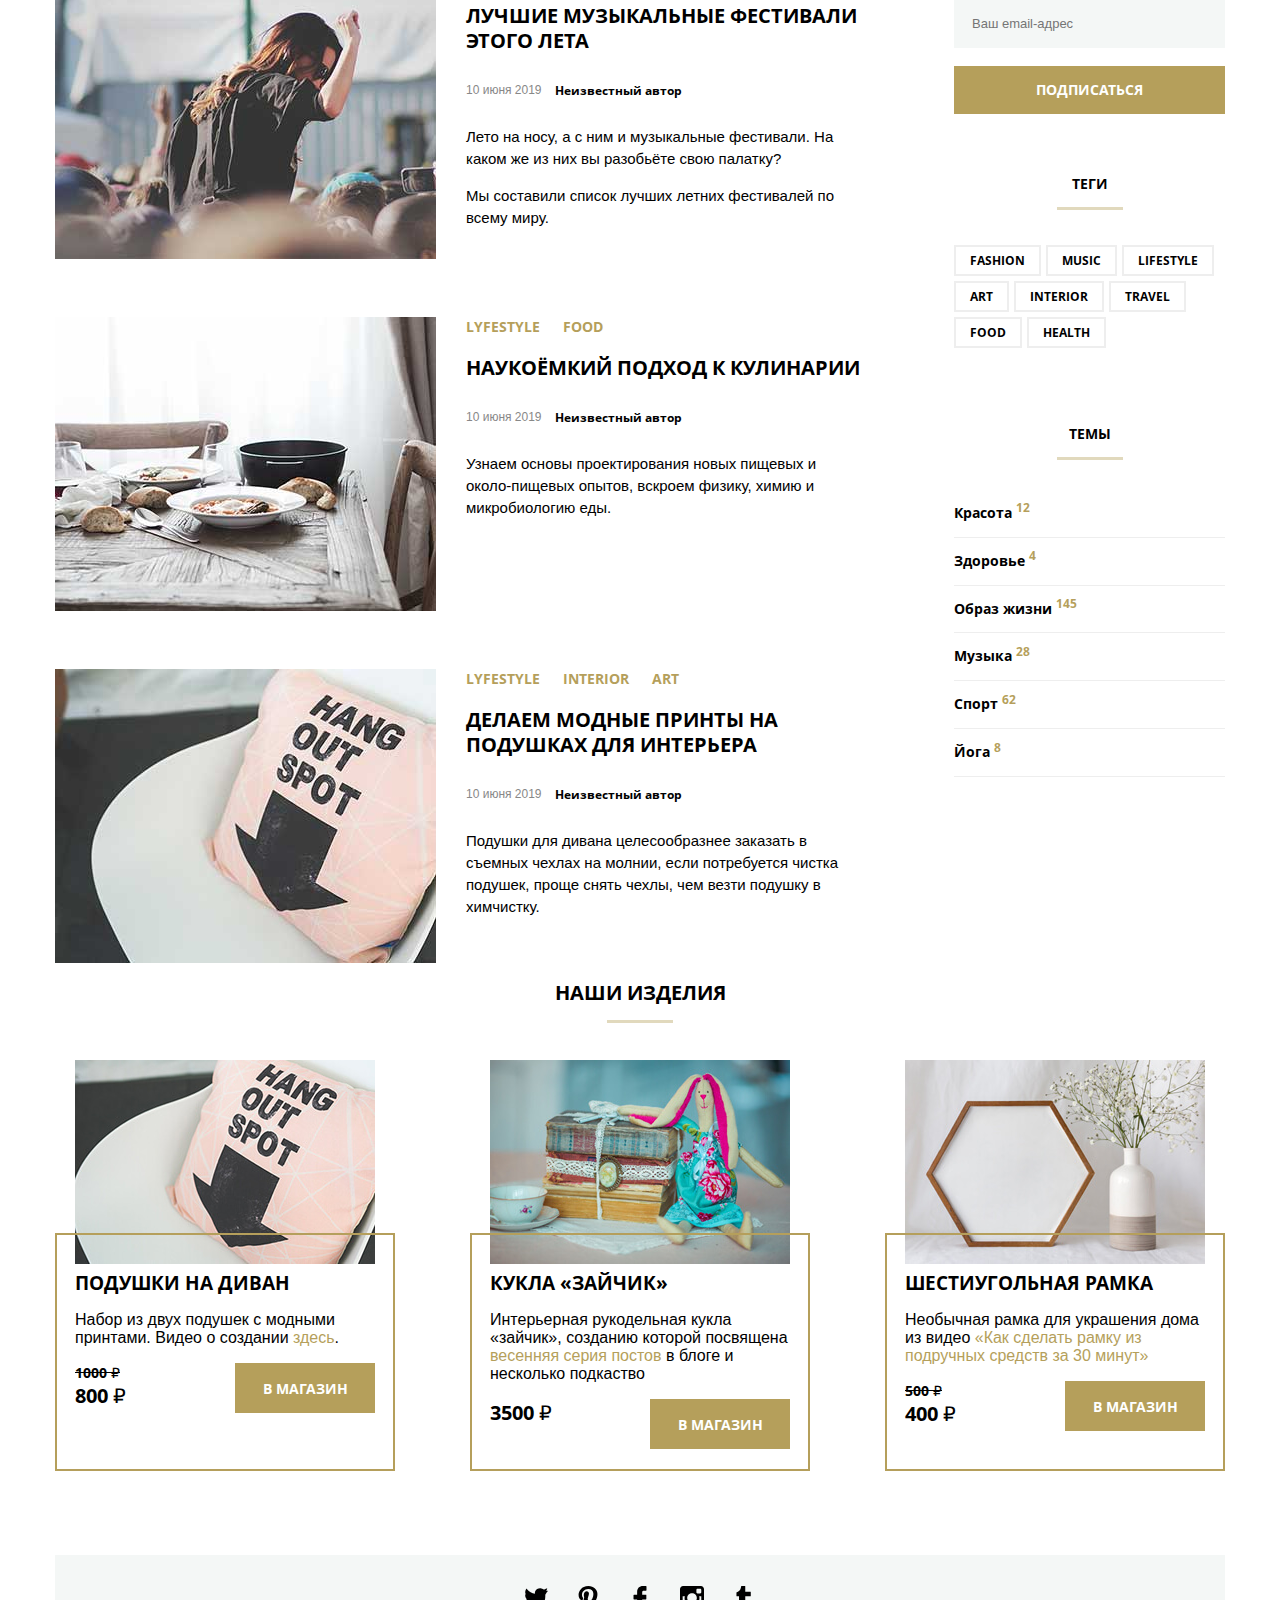
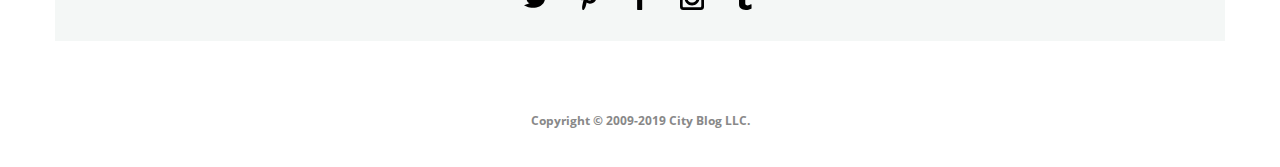
==== commit 00205a7d: "More chang" ====
--- a/index.html
+++ b/index.html
@@ -383,7 +383,7 @@
             </article>
             <article class="latest-post">
               <div class="latest-preview">
-                <img class="latest-img" src="images/151.jpg" alt="Картина" />
+                <img class="latest-img" src="images/7.jpg" alt="Картина" />
               </div>
               <div class="latest-info">
                 <time class="latest-date" datetime="2019-06-10"
--- a/CSS/style.css
+++ b/CSS/style.css
@@ -21,7 +21,6 @@
 }
 input {
   -webkit-appearance: none;
-  -webkit-border-radius: 0;
 }
 
 /* БЛОК Шапка сайта */
@@ -160,7 +159,7 @@
   box-sizing: border-box;
   margin: 60px 20px 20px 20px;
   padding: 0px 0px 38px 30px;
-  border: 3px solid #b59f5b;
+  border: 2px solid #b59f5b;
   opacity: 0.89;
   z-index: 9;
 }
@@ -445,7 +444,7 @@
 }
 
 .tag-link {
-  border: 3px solid #eeeeee;
+  border: 2px solid #eeeeee;
   padding: 5px 14px 5px 14px;
   display: block;
   color: #000000;
@@ -500,16 +499,12 @@
   flex-direction: column;
 }
 
-
 .product-body {
   margin-top: -35px;
-  padding-right: 20px;
-  padding-left: 20px;
-  padding-bottom: 20px;
-  padding-top: 30px;
   margin-left: -20px;
   margin-right: -20px;
-  border: 3px solid #b59f5b;
+  padding: 30px 18px 20px;
+  border: 2px solid #b59f5b;
   font-family: opensans-regular, Arial, sans-serif;
   flex-grow: 1;
 }
@@ -630,7 +625,7 @@
   margin-bottom: 26px;
 }
 
-@media (min-width: 330px) and (max-width: 640px) {
+@media (max-width: 640px) {
   .trends-container, .container, .sidebar, 
   .subscribe-container, .tags-container, .categores-container,
   .products-container, .footer {
@@ -684,16 +679,42 @@
     width: 100%;
   }
 
+  .product:nth-child(n + 2) {
+    margin-top: 30px;
+  }
+
+}
+
+@media (orientation: landscape) and (max-width: 640px) {
+  .trends {
+    display: flex;
+    width: 100%;
+    flex-wrap: wrap;
+  }
+
+  .trend {
+    width: 49.5%;
+    height: 320px;
+  }
+  .trend:nth-child(2n - 1) {
+    margin-bottom: 3px;
+  }
+  .trend:nth-child(2n + 1) {
+    margin-right: 3px;
+  }
 }
 
 @media (min-width: 641px) and (max-width: 1199px) {
+  .trends-container, .content-field, .categores-container, 
+  .products-container, .footer {
+    margin-top: 50px;
+  }
   .header {
     background-image: url("../images/banner-bg-tablet.jpg");
   }
 
   .header-container {
     margin: 0 20px;
-    padding-top: 32px;
     justify-content: space-between;
   }
 
@@ -703,6 +724,12 @@
 
   .menu-list {
     display: none;
+  }
+
+  .welcome-title {
+    line-height: 1.37;
+    font-size: 40px;
+    padding: 30px 15px 230px 15px;
   }
 
   .trends {
@@ -728,7 +755,6 @@
   }
 
   .post {
-    margin-top: 34px;
     border-bottom: 2px solid #eeeeee;
   }
 
@@ -779,12 +805,29 @@
   .product {
     width: 46%;
   }
+
+  .product-img {
+    width: 100%;
+  }
+
   .product:nth-child(n + 3) {
-    margin-top: 30px;
-  }
-
-  .product-img {
-    width: 100%;
+    margin-top: 28px;
+  }
+}
+
+@media (orientation: landscape) and (max-width: 1199px) {
+  .trends {
+    display: flex;
+    width: 100%;
+    flex-wrap: nowrap;
+  }
+
+  .trend {
+    width: clac(99% / 4);
+    height: 320px;
+  }
+  .trend:nth-child(n + 2) {
+    margin-right: 3px;
   }
 }
 
@@ -974,9 +1017,6 @@
 
   .product {
     width: 300px;
-  }
-  .product:nth-child(n + 2) {
-    margin-top: 30px;
   }
 }
 
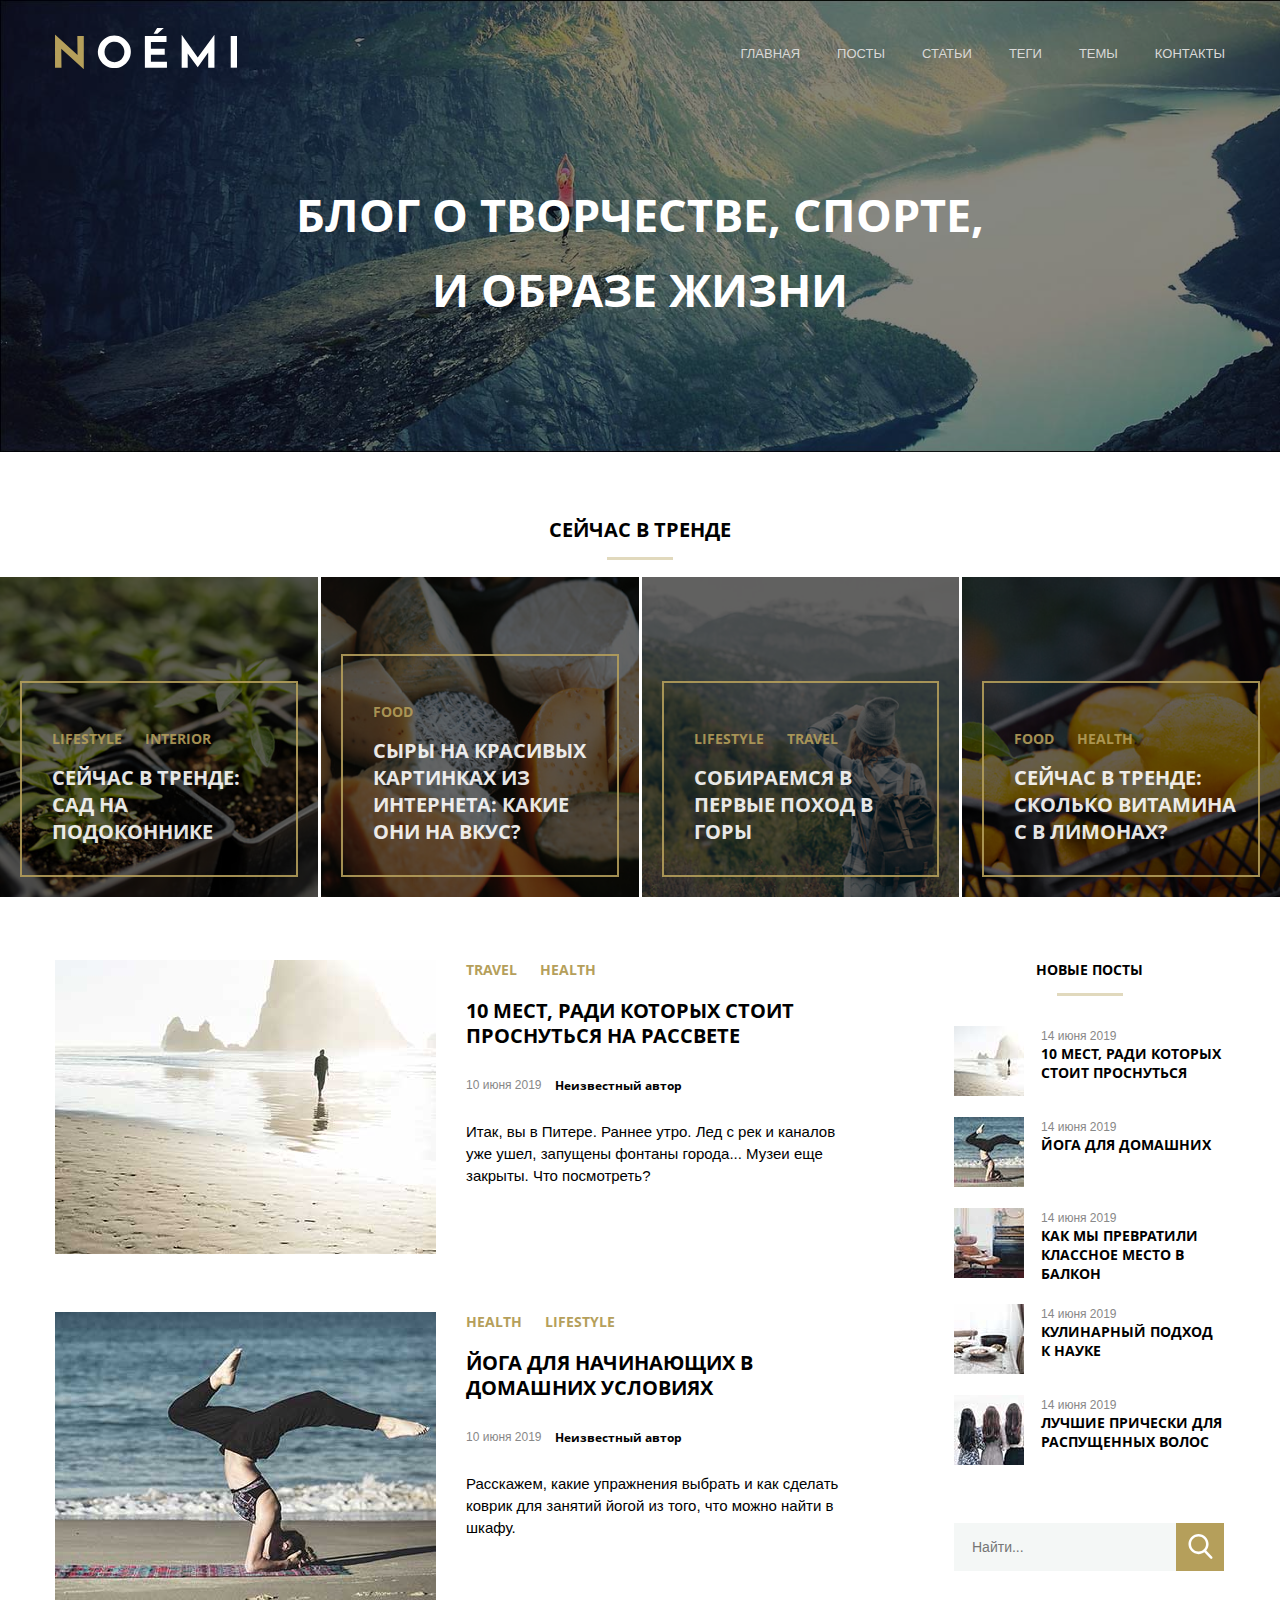
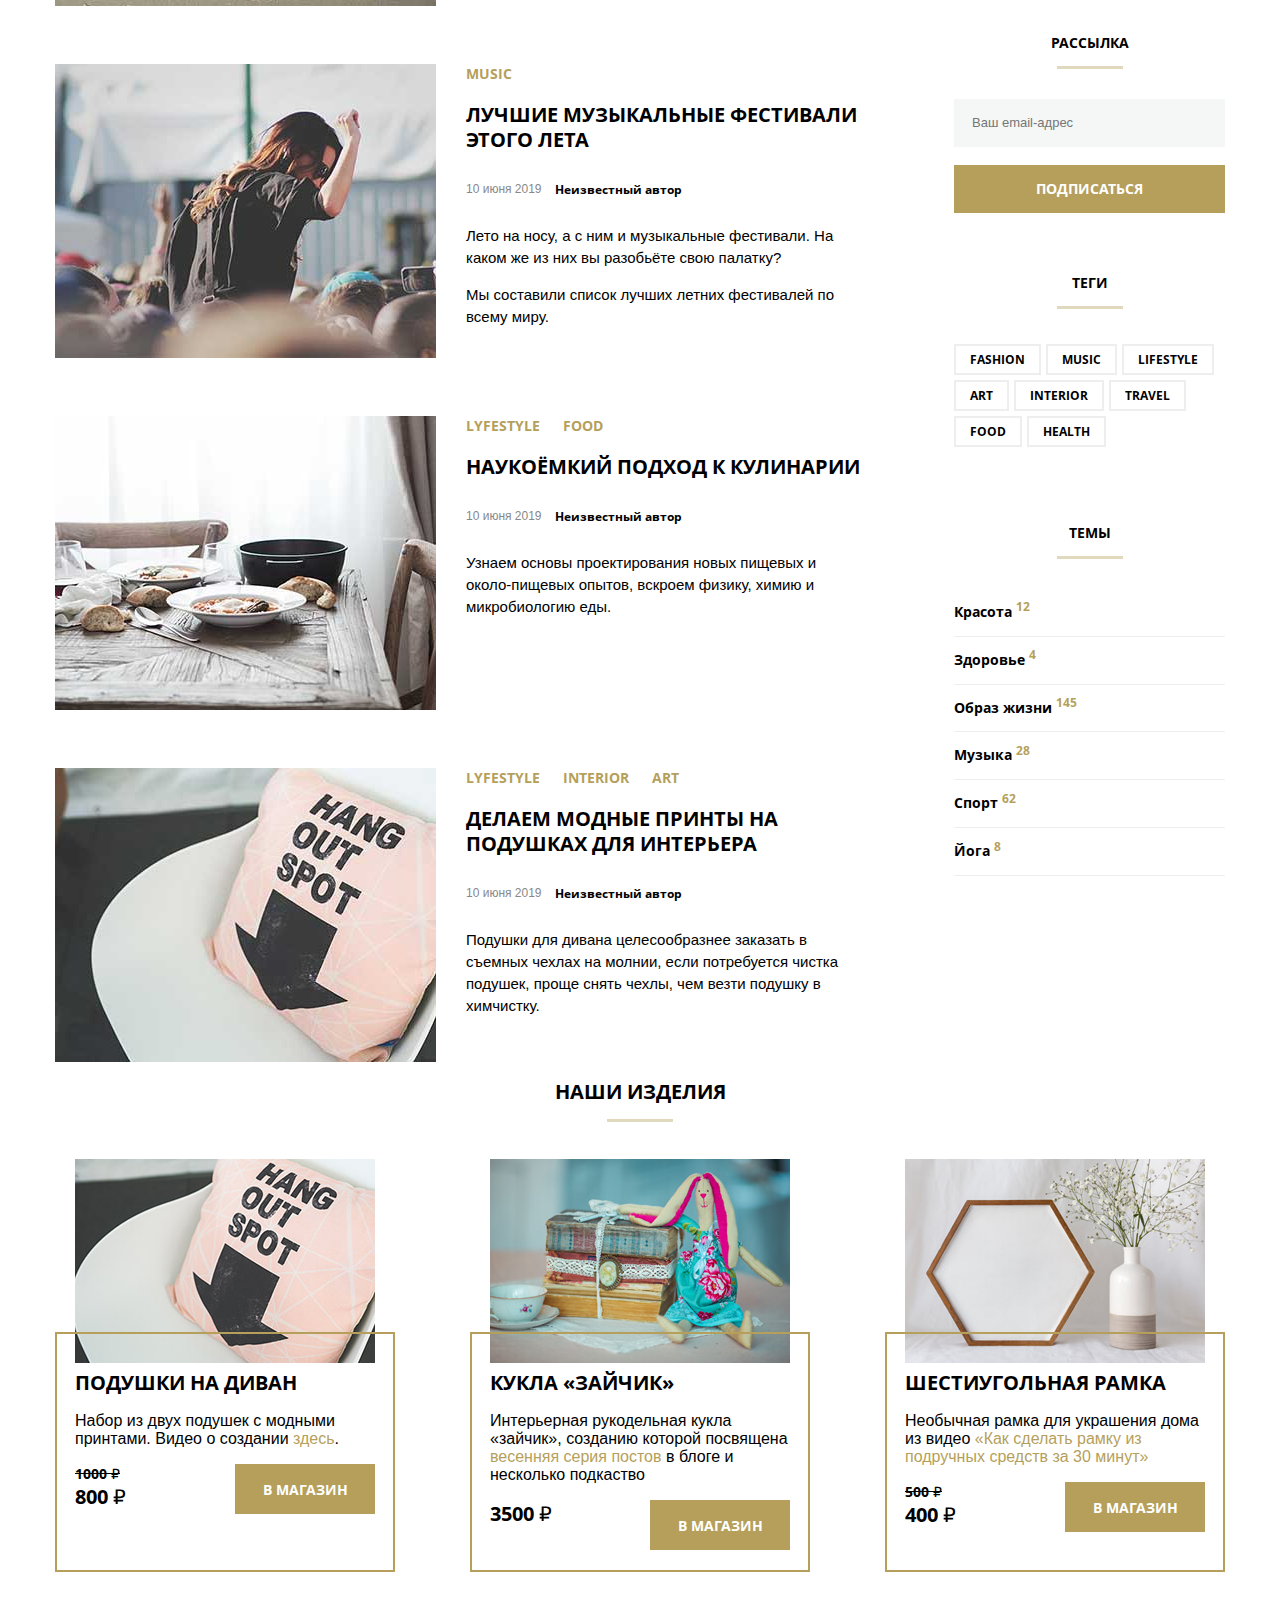
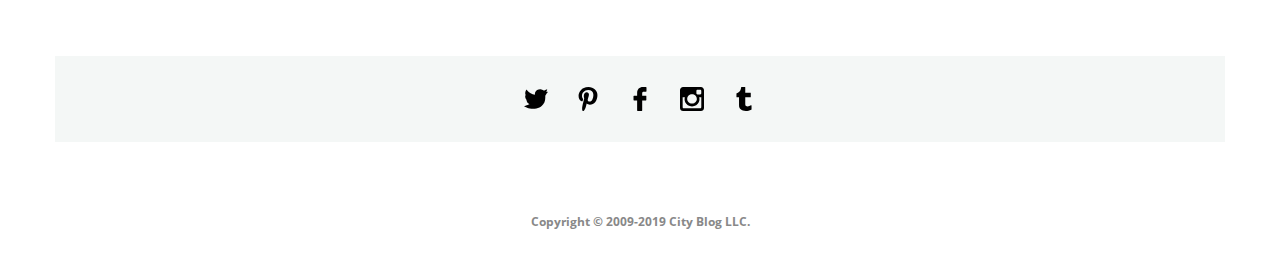
==== commit aa0ce664: "dg" ====
--- a/index.html
+++ b/index.html
@@ -703,8 +703,8 @@
             <textarea
               class="popup-textarea"
               placeholder="Может, больше рецептов?"
-              required
-            ></textarea>
+              required>
+            </textarea>
           </label>
           <div>
             <button class="popup-button">Отправить</button>
--- a/CSS/style.css
+++ b/CSS/style.css
@@ -12,12 +12,12 @@
   font-weight: 400;
   font-style: normal;
 }
-
+html {
+  margin: 0;
+}
 body {
   margin: 0;
-}
-html {
-  margin: 0;
+  min-width: 320px;
 }
 input {
   -webkit-appearance: none;
@@ -108,7 +108,6 @@
   text-transform: uppercase;
   text-align: center;
   color: #ffffff;
-  line-height: 2.58;
   font-size: 26px;
   padding: 0 15px 230px 15px;
 }
@@ -137,6 +136,7 @@
 }
 
 .trend {
+  min-height: 232px;
   display: flex;
   align-items: flex-end;
   background-color: #eff6f1;
@@ -154,11 +154,12 @@
 }
 
 .trend-info {
+  width: 100%;
   align-items: flex-end;
   position: relative;
   box-sizing: border-box;
-  margin: 60px 20px 20px 20px;
-  padding: 0px 0px 38px 30px;
+  margin: 20px 20px 20px 20px;
+  padding: 30px 38px 38px 30px;
   border: 2px solid #b59f5b;
   opacity: 0.89;
   z-index: 9;
@@ -181,7 +182,7 @@
 }
 
 .trend-title-link {
-  font-size: 14px;
+  font-size: 16px;
   font-family: opensans-bold, Arial, sans-serif;
   color: #ffffff;
   text-transform: uppercase;
@@ -682,10 +683,9 @@
   .product:nth-child(n + 2) {
     margin-top: 30px;
   }
-
-}
-
-@media (orientation: landscape) and (max-width: 640px) {
+}
+
+@media (orientation: landscape) and (max-width: 750px) {
   .trends {
     display: flex;
     width: 100%;
@@ -693,8 +693,8 @@
   }
 
   .trend {
-    width: 49.5%;
-    height: 320px;
+    width: 48%;
+    height: 232px;
   }
   .trend:nth-child(2n - 1) {
     margin-bottom: 3px;
@@ -727,9 +727,12 @@
   }
 
   .welcome-title {
+    max-width: 620px;
+    margin-left: auto;
+    margin-right: auto;
     line-height: 1.37;
     font-size: 40px;
-    padding: 30px 15px 230px 15px;
+    padding: 100px 42px 100px 42px;
   }
 
   .trends {
@@ -738,9 +741,18 @@
     flex-wrap: wrap;
   }
 
+  .title_decorline-big {
+    font-size: 18px;
+  }
+
+  .trend-title-link {
+    font-size: 17px;
+    line-height: 1.29;
+  }
+
   .trend {
-    width: 49.8%;
-    height: 320px;
+    width: 49.7%;
+    min-height: 247px;
   }
   .trend:nth-child(2n - 1) {
     margin-bottom: 3px;
@@ -750,13 +762,25 @@
   }
 
   .trend-info {
-    margin: 20px 20px 20px 20px;
-    padding: 0px 0px 38px 30px;
+    margin: 18px;
+    padding: 0px 10px 15px 20px;
   }
 
   .post {
     border-bottom: 2px solid #eeeeee;
   }
+  .post:nth-child(n + 2) {
+    margin-top: 40px;
+  }
+
+  .post-title-link {
+    font-size: 17px;
+  }
+
+  .post-text {
+    font-size: 15px;
+    line-height: 1.46;
+  }
 
   .post-img {
     width: 100%;
@@ -784,6 +808,14 @@
     margin-left: 30px;
   }
 
+  .sidebar-caption-title {
+    font-size: 14px;
+  }
+
+  .latest-title-link {
+    font-size: 12px;
+  }
+
   .search-group {
     width: 100%;
   }
@@ -815,7 +847,7 @@
   }
 }
 
-@media (orientation: landscape) and (max-width: 1199px) {
+@media (orientation: landscape) and (min-width: 900px) and (max-width: 1199px) {
   .trends {
     display: flex;
     width: 100%;
@@ -824,7 +856,7 @@
 
   .trend {
     width: clac(99% / 4);
-    height: 320px;
+    height: 247px;
   }
   .trend:nth-child(n + 2) {
     margin-right: 3px;
@@ -903,6 +935,7 @@
 
   .trend {
     width: 25%;
+    height: 320px;
   }
   .trend:nth-child(2n + 2),
   .trend:nth-child(5n + 3) {
@@ -915,7 +948,7 @@
 
   .trend-info {
     margin: 0px 20px 20px 20px;
-    padding: 0px 0px 38px 30px;
+    padding: 30px 20px 30px 30px;
   }
 
   .trend-title-link {
@@ -991,6 +1024,10 @@
     width: 201px;
     padding-left: 17px;
     padding-right: 1px;
+  }
+
+  .latest-title-link {
+    font-size: 14px;
   }
 
   .search {
@@ -1017,6 +1054,10 @@
 
   .product {
     width: 300px;
+  }
+
+  .product-title {
+    font-size: 20px;
   }
 }
 
